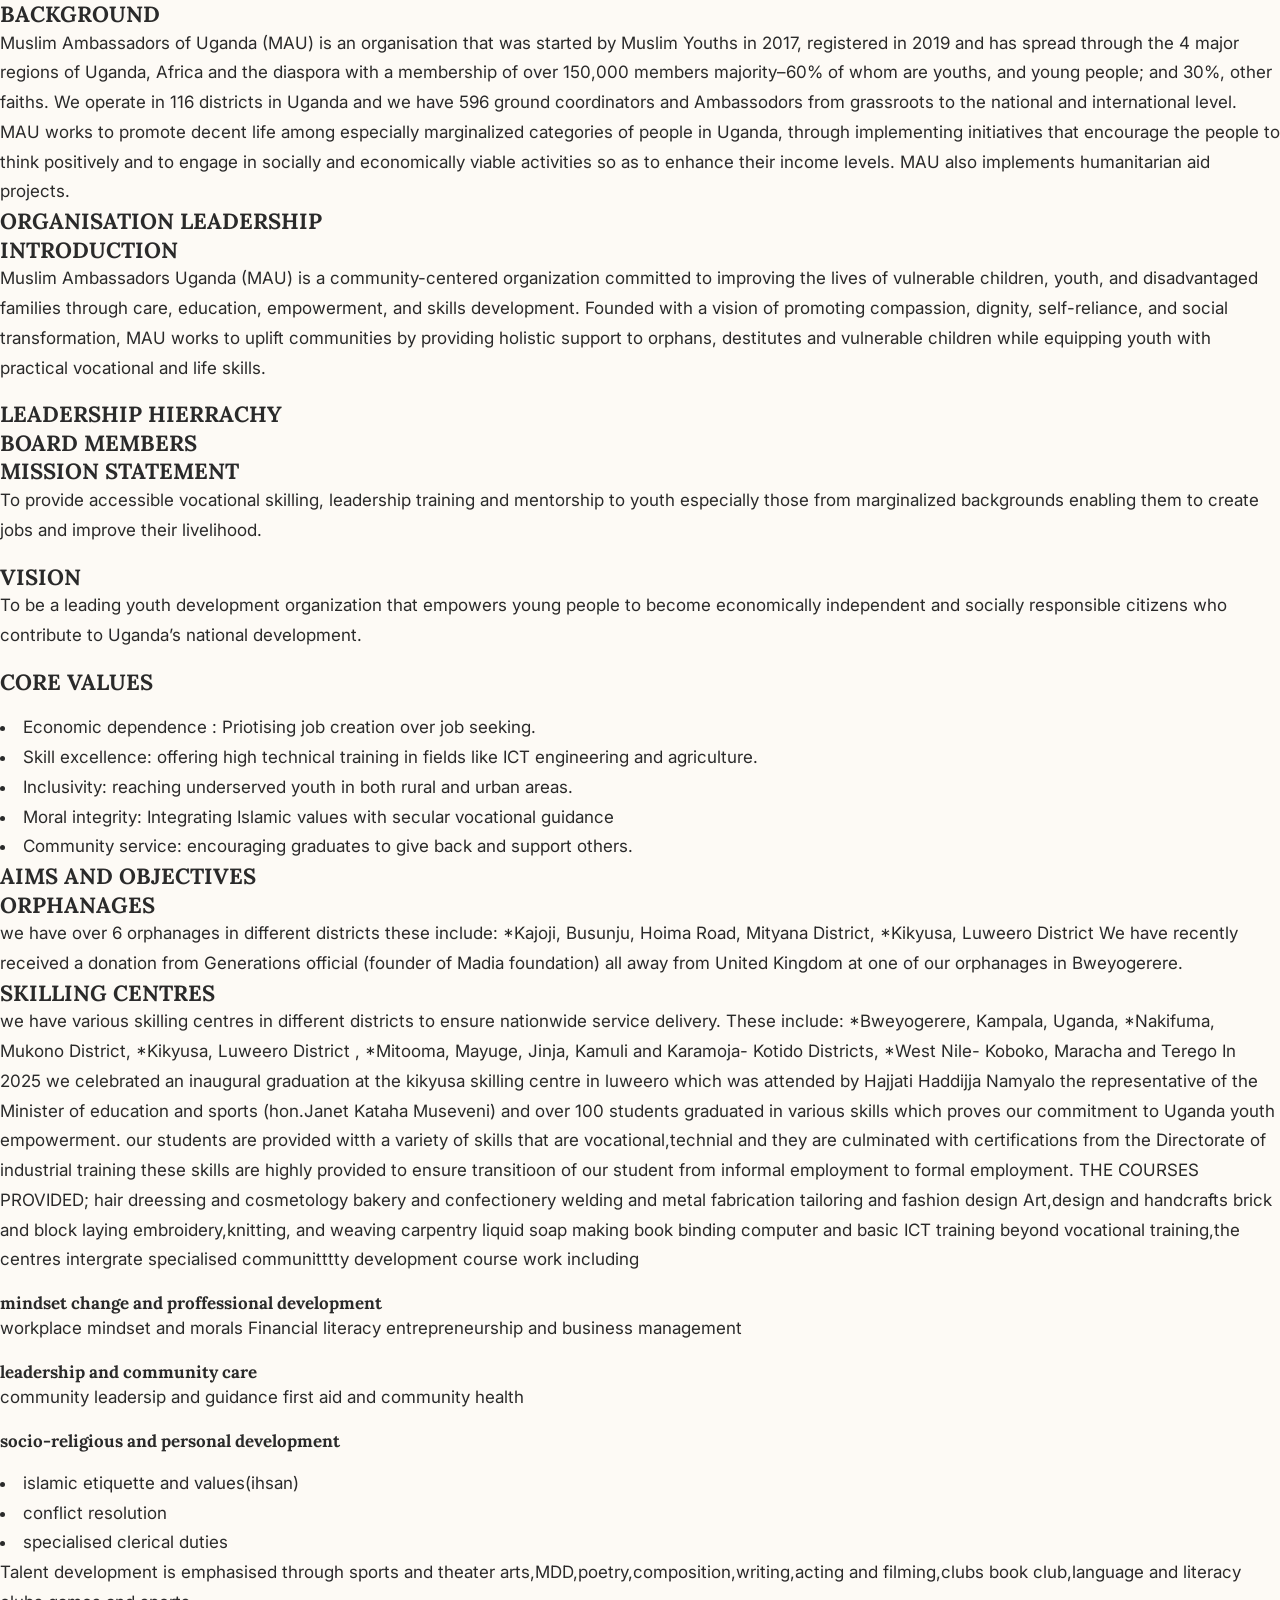
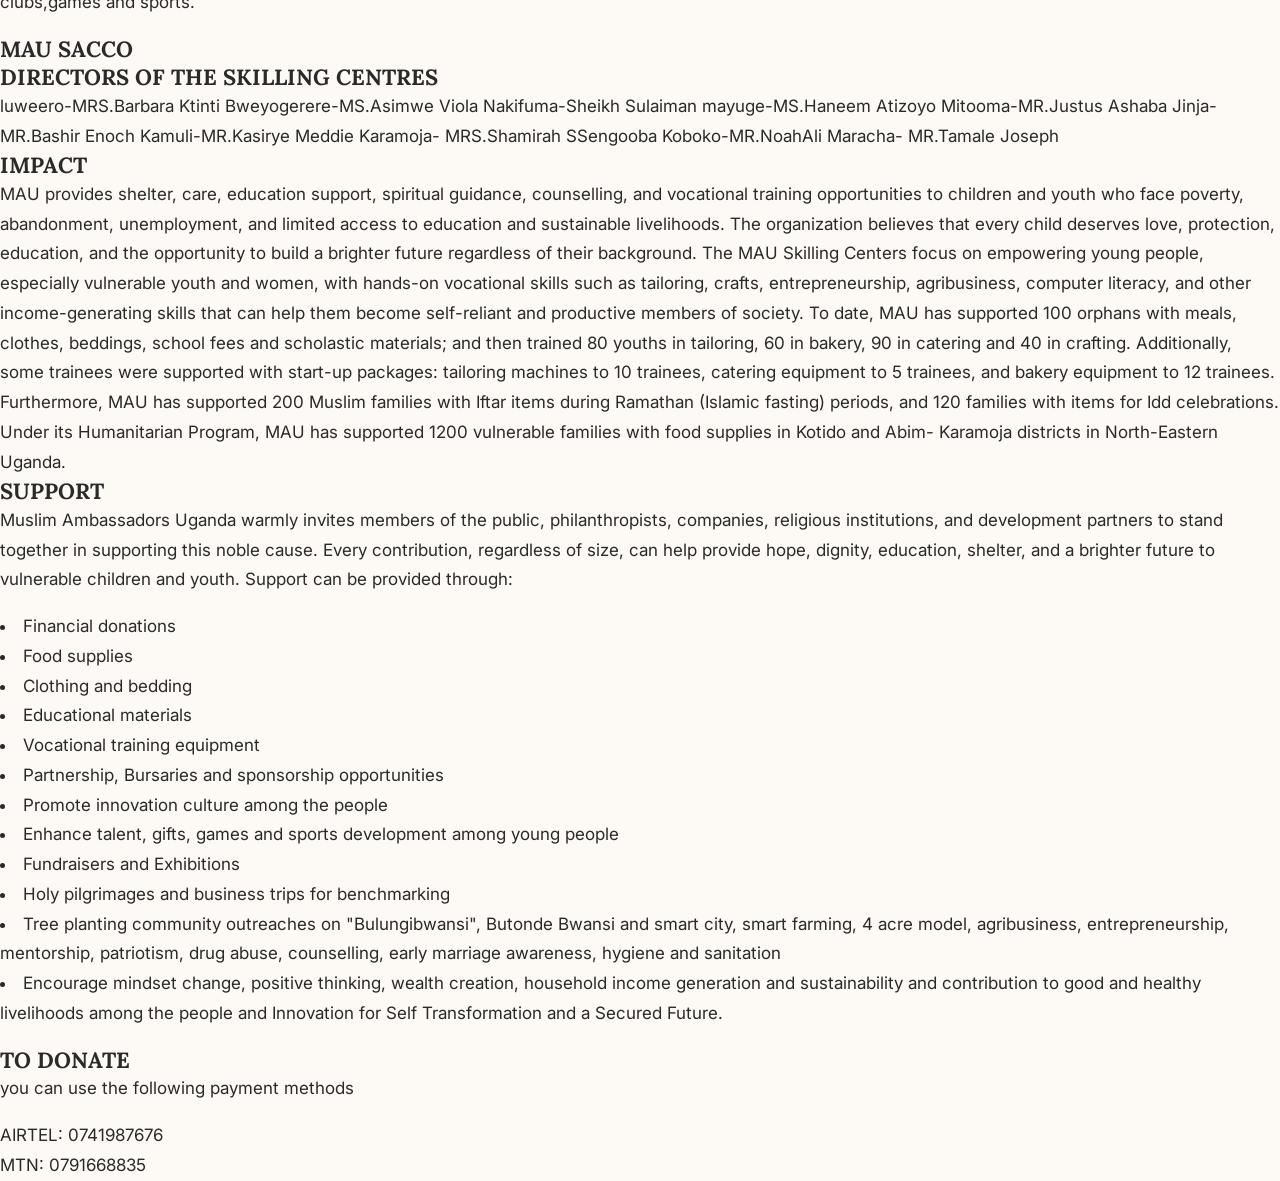
==== index.html @ 807a17e2 "added sections" ====
<!DOCTYPE html>
<html lang="en">
<head>
	<meta charset="UTF-8" />
	<meta name="viewport" content="width=device-width, initial-scale=1.0" />
	<title>Muslim Ambassadors Uganda</title>
	<link rel="preconnect" href="https://fonts.googleapis.com" />
	<link rel="preconnect" href="https://fonts.gstatic.com" crossorigin />
	<link href="https://fonts.googleapis.com/css2?family=Lora:wght@400;600;700&family=Inter:wght@400;500;600;700&display=swap" rel="stylesheet" />
	<link rel="icon" type="image/png" href="assets/mau-logo.png" />
	<link rel="stylesheet" href="style.css" />
	<!-- <script src="https://kit.fontawesome.com/b5e537861b.js" crossorigin="anonymous"></script> -->
</head>
 <body>
	<section>
		<h3>BACKGROUND</h3>
		<p>
			Muslim Ambassadors of Uganda (MAU) is an organisation that was started by Muslim Youths in 2017,
			registered in 2019 and has spread through the 4 major regions of Uganda, Africa and the diaspora
			with a membership of over 150,000 members majority–60% of whom are youths, and young people; and
			30%, other faiths. We operate in 116 districts in Uganda and we have 596 ground coordinators and
			Ambassodors from grassroots to the national and international level. MAU works to promote decent
			life among especially marginalized categories of people in Uganda, through implementing
			initiatives that encourage the people to think positively and to engage in socially and
			economically viable activities so as to enhance their income levels. MAU also implements
			humanitarian aid projects.
		</p>
	</section>
	<section>
		<h3>ORGANISATION LEADERSHIP</h3>
		<p>

		</p>
	</section>

	<section>
		<h3>INTRODUCTION</h3>
		<p>
			Muslim Ambassadors Uganda (MAU) is a community-centered organization committed to improving the
			lives
			of vulnerable children, youth, and disadvantaged families through care, education, empowerment,
			and skills development. Founded with a vision of promoting compassion, dignity, self-reliance,
			and social transformation, MAU works to uplift communities by providing holistic support to
			orphans, destitutes and vulnerable children while equipping youth with practical vocational and
			life skills.
		</p>
		<h3>LEADERSHIP HIERRACHY</h3>
		<h3>BOARD MEMBERS</h3>
		<h3>MISSION STATEMENT</h3>
		<p>
			To provide accessible vocational skilling, leadership training and mentorship to youth
			especially
			those from marginalized backgrounds enabling them to create jobs and improve their livelihood.
		</p>
		<h3>VISION</h3>
		<p>
			To be a leading youth development organization that empowers young people to become economically
			independent and socially responsible citizens who contribute to Uganda’s national development.
		</p>
		<h3>CORE VALUES</h3>
		<p>
			<li>Economic dependence : Priotising job creation over job seeking.</li>
			<li>Skill excellence: offering high technical training in fields like ICT engineering and
			agriculture.</li>
			<li>Inclusivity: reaching underserved youth in both rural and urban areas.</li>
			<li>Moral integrity: Integrating Islamic values with secular vocational guidance</li>
			<li>Community service: encouraging graduates to give back and support others.</li>
		</p>

	</section>
	<section>
		<h3>AIMS AND OBJECTIVES</h3>
		<p>

		</p>
	</section>
	<section>
		<h3>ORPHANAGES</h3>
		<p>
			we have over 6 orphanages in different districts these include:
			*Kajoji, Busunju, Hoima Road, Mityana District, *Kikyusa, Luweero District
			We have recently received a donation from Generations official (founder of Madia foundation)
			all away from United Kingdom at one of our orphanages in Bweyogerere.
		</p>
	</section>
	<section>
		<h3>SKILLING CENTRES</h3>
		<p>
			we have various skilling centres in different districts to ensure nationwide service delivery.
			These include:
			*Bweyogerere, Kampala, Uganda, *Nakifuma, Mukono District, *Kikyusa, Luweero District ,
			*Mitooma, Mayuge, Jinja, Kamuli and Karamoja- Kotido Districts, *West Nile- Koboko, Maracha and
			Terego
			In 2025 we celebrated an inaugural graduation at the kikyusa skilling centre in luweero which
			was attended by Hajjati Haddijja Namyalo the representative of the Minister of education and
			sports (hon.Janet Kataha Museveni) and over 100 students graduated in various skills which
			proves our commitment to Uganda youth empowerment.
			our students are provided witth a variety  of skills that are vocational,technial and they are culminated with certifications from the Directorate of industrial training
			these skills are highly provided to ensure transitioon of our student from informal employment to formal employment.
			THE COURSES PROVIDED;
			hair dreessing and cosmetology
			bakery and confectionery
			welding and metal fabrication
			tailoring and fashion design
			Art,design and handcrafts
			brick and block laying
			embroidery,knitting, and weaving
			carpentry
			liquid soap making
			book binding
			computer and basic ICT training
			beyond vocational training,the centres intergrate specialised communitttty development course work including
			<h4>mindset change and proffessional development</h4>
			<p>workplace mindset and morals
				Financial literacy
				entrepreneurship and business management
			</p>
			<h4>leadership and community care</h4>
			<p>community leadersip and guidance
				first aid and community health
			</p>
			<h4>socio-religious and personal development</h4>
			<p><li>islamic etiquette and values(ihsan)</li>
			<li>conflict resolution</li>
			<li>specialised clerical duties</li>
			Talent development is emphasised through sports and theater arts,MDD,poetry,composition,writing,acting and filming,clubs book club,language and literacy clubs,games and sports.
			</p>
		</p>
	</section>
	<section>
		<h3>MAU SACCO</h3>
	</section>
	<section>
		<h3>DIRECTORS OF THE SKILLING CENTRES</h3>
		<p>
			luweero-MRS.Barbara Ktinti
			Bweyogerere-MS.Asimwe Viola
			Nakifuma-Sheikh Sulaiman
			mayuge-MS.Haneem Atizoyo
			Mitooma-MR.Justus Ashaba
			Jinja-MR.Bashir Enoch
			Kamuli-MR.Kasirye Meddie
			Karamoja- MRS.Shamirah SSengooba
			Koboko-MR.NoahAli
			Maracha- MR.Tamale Joseph
		</p>
	</section>
	<section>
		<h3>IMPACT</h3>
		<p>
			MAU provides shelter, care, education support, spiritual guidance, counselling, and vocational
			training opportunities to children and youth who face poverty, abandonment, unemployment, and
			limited access to education and sustainable livelihoods. The organization believes that every
			child deserves love, protection, education, and the opportunity to build a brighter future
			regardless of their background.
			The MAU Skilling Centers focus on empowering young people, especially vulnerable youth and
			women, with hands-on vocational skills such as tailoring, crafts, entrepreneurship,
			agribusiness, computer literacy, and other income-generating skills that can help them become
			self-reliant and productive members of society.
			To date, MAU has supported 100 orphans with meals, clothes, beddings, school fees and scholastic
			materials; and then trained 80 youths in tailoring, 60 in bakery, 90 in catering and 40 in
			crafting. Additionally, some trainees were supported with start-up packages: tailoring machines
			to 10 trainees, catering equipment to 5 trainees, and bakery equipment to 12 trainees.
			Furthermore, MAU has supported 200 Muslim families with Iftar items during Ramathan (Islamic
			fasting) periods, and 120 families with items for Idd celebrations. Under its Humanitarian
			Program, MAU has supported 1200 vulnerable families with food supplies in Kotido and Abim-
			Karamoja districts in North-Eastern Uganda.
		</p>
	</section>
	<section>
		<h3>SUPPORT</h3>
		<p>
			Muslim Ambassadors Uganda warmly invites members of the public, philanthropists, companies,
			religious
			institutions, and development partners to stand together in supporting this noble cause. Every
			contribution, regardless of size, can help provide hope, dignity, education, shelter, and a
			brighter future to vulnerable children and youth.
			Support can be provided through:
			<li>Financial donations</li>
			<li>Food supplies</li>
			<li>Clothing and bedding</li>
			<li>Educational materials</li>
			<li>Vocational training equipment</li>
			<li>Partnership, Bursaries and sponsorship opportunities</li>
			<li>Promote innovation culture among the people</li>
			<li>Enhance talent, gifts, games and sports development among young people</li>
			<li>Fundraisers and Exhibitions</li>
			<li>Holy pilgrimages and business trips for benchmarking</li>
			<li>
				Tree planting community outreaches on "Bulungibwansi", Butonde Bwansi and smart city,
				smart
				farming, 4 acre model, agribusiness, entrepreneurship, mentorship, patriotism, drug
				abuse,
				counselling, early marriage awareness, hygiene and sanitation
			</li>
			<li>
				Encourage mindset change, positive thinking, wealth creation, household income
				generation
				and
				sustainability and contribution to good and healthy livelihoods among the people and
				Innovation
				for Self Transformation and a Secured Future.
			</li>
		</p>
		<h3>TO DONATE</h3>
		<p>
			you can use the following payment methods
		</p>
		<ul>
			<li>AIRTEL: 0741987676</li>
			<li>MTN: 0791668835</li>
		</ul>

</body>
</html>
---- style.css ----
/* ========== RESET & BASE ========== */
*, *::before, *::after {
	box-sizing: border-box;
	margin: 0;
	padding: 0;
}

html {
	scroll-behavior: smooth;
}

body {
	font-family: 'Inter', 'Source Sans 3', sans-serif;
	font-size: 17px;
	line-height: 1.75;
	color: #2A2A2A;
	background-color: #FDFAF5;
	-webkit-font-smoothing: antialiased;
}

img {
	max-width: 100%;
	height: auto;
	display: block;
}

ul {
	list-style: none;
}

a {
	color: inherit;
	text-decoration: none;
}

/* ========== TYPOGRAPHY ========== */
h1, h2, h3, h4 {
	font-family: 'Lora', Georgia, serif;
	font-weight: 700;
	line-height: 1.3;
	color: #2A2A2A;
}

h1 { font-size: 48px; }
h2 { font-size: 32px; }
h3 { font-size: 22px; }

p { margin-bottom: 1em; }
p:last-child { margin-bottom: 0; }

/* ========== CONTAINER ========== */
.container {
	width: 100%;
	max-width: 1120px;
	margin: 0 auto;
	padding: 0 24px;
}

/* ========== BUTTONS ========== */
.btn {
	display: inline-block;
	font-family: 'Inter', sans-serif;
	font-weight: 600;
	font-size: 17px;
	padding: 14px 36px;
	border-radius: 8px;
	transition: background 0.3s, transform 0.2s;
	cursor: pointer;
	border: none;
}

.btn-primary {
	background: #C47C2B;
	color: #fff;
}

.btn-primary:hover {
	background: #A8661F;
	transform: translateY(-2px);
}

/* ========== HEADER / NAV ========== */
.site-header {
	position: fixed;
	top: 0;
	left: 0;
	right: 0;
	z-index: 1000;
	background: rgba(255,255,255,0.97);
	backdrop-filter: blur(8px);
	box-shadow: 0 1px 4px rgba(0,0,0,0.06);
}

.header-inner {
	display: flex;
	align-items: center;
	justify-content: space-between;
	height: 64px;
	position: relative;
}

.logo {
	display: flex;
	align-items: center;
	gap: 10px;
	font-family: 'Lora', Georgia, serif;
	font-size: 18px;
	font-weight: 700;
	color: #2E5E3E;
	letter-spacing: 0.3px;
	white-space: nowrap;
}

.logo-img {
	width: 36px;
	height: 36px;
	border-radius: 50%;
	object-fit: cover;
}

/* --- Hamburger --- */
.nav-toggle {
	display: none;
}

.nav-toggle-label {
	display: none;
	flex-direction: column;
	gap: 5px;
	cursor: pointer;
	padding: 4px 0;
	z-index: 1001;
}

.nav-toggle-label span {
	display: block;
	width: 26px;
	height: 2.5px;
	background: #2A2A2A;
	border-radius: 2px;
	transition: 0.3s;
}

/* Hamburger -> X animation */
.nav-toggle:checked ~ .nav-toggle-label span:nth-child(1) {
	transform: rotate(45deg) translate(5px, 5px);
}

.nav-toggle:checked ~ .nav-toggle-label span:nth-child(2) {
	opacity: 0;
}

.nav-toggle:checked ~ .nav-toggle-label span:nth-child(3) {
	transform: rotate(-45deg) translate(5px, -5px);
}

.navbar {
	display: flex;
	gap: 24px;
}

.navbar a {
	font-size: 14px;
	font-weight: 500;
	color: #2A2A2A;
	transition: color 0.2s;
	position: relative;
}

.navbar a:hover {
	color: #C47C2B;
}

.navbar a.active {
	color: #C47C2B;
	font-weight: 600;
}

/* ========== HERO ========== */
.hero {
	position: relative;
	min-height: 100vh;
	background:
		url("data:image/svg+xml,%3Csvg xmlns='http://www.w3.org/2000/svg' width='120' height='120' viewBox='0 0 120 120'%3E%3Cpolygon points='60,6 72,44 110,56 72,68 60,106 48,68 10,56 48,44' fill='%23ffffff' opacity='0.08'/%3E%3Cpolygon points='60,18 66,46 88,56 66,66 60,94 54,66 32,56 54,46' fill='none' stroke='%23ffffff' stroke-width='0.6' opacity='0.05'/%3E%3C/svg%3E") center / 160px 160px,
		url('assets/charity 3.jpeg') center / cover no-repeat;
	background-color: #2E5E3E;
	display: flex;
	align-items: center;
}

.hero::before {
	content: '';
	position: absolute;
	inset: 0;
	background: linear-gradient(135deg, rgba(46,94,62,0.75) 0%, rgba(0,0,0,0.55) 100%);
	z-index: 0;
	pointer-events: none;
}

.hero-content {
	position: relative;
	z-index: 1;
	max-width: 720px;
	padding: 120px 0 80px;
}

.hero-content h1 {
	color: #fff;
	margin-bottom: 16px;
}

.hero-subtitle {
	font-size: 19px;
	color: rgba(255,255,255,0.9);
	margin-bottom: 32px;
	line-height: 1.6;
}

/* ========== SECTIONS ========== */
.section {
	padding: 80px 0;
	scroll-margin-top: 80px;
}

.section-alt {
	background: #F5EFE6;
}

.section-title {
	margin-bottom: 12px;
	text-align: center;
}

.section-lead {
	max-width: 740px;
	margin: 0 auto 48px;
	text-align: center;
	font-size: 17px;
	color: #555;
}

/* ========== CARDS ========== */
.card {
	background: #fff;
	border-radius: 12px;
	padding: 32px;
	box-shadow: 0 2px 12px rgba(0,0,0,0.06);
	transition: box-shadow 0.3s, transform 0.3s;
}

.card:hover {
	box-shadow: 0 4px 24px rgba(0,0,0,0.10);
	transform: translateY(-2px);
}

.card-icon {
	margin-bottom: 16px;
	display: flex;
	align-items: center;
	justify-content: center;
	width: 56px;
	height: 56px;
	border-radius: 50%;
	background: #F5EFE6;
}

/* ========== ABOUT CARD ========== */
.about-card {
	padding: 40px;
	max-width: 860px;
	margin: 0 auto;
}

.about-card p {
	font-size: 17px;
	color: #444;
}

/* ========== ABOUT IMAGES ========== */
.about-images {
	display: flex;
	gap: 16px;
	margin: 32px auto 0;
	max-width: 860px;
	justify-content: center;
}

.about-img {
	width: 0;
	flex: 1;
	height: 200px;
	object-fit: cover;
	border-radius: 10px;
	box-shadow: 0 4px 20px rgba(0,0,0,0.08);
	transition: flex 0.4s, filter 0.4s;
	filter: saturate(0.85);
	min-width: 0;
}

.about-img:hover {
	flex: 1.4;
	filter: saturate(1);
}

/* ========== GALLERY GRID ========== */
.impact-gallery {
	display: grid;
	grid-template-columns: repeat(3, 1fr);
	gap: 16px;
	margin-top: 40px;
	max-width: 860px;
	margin-left: auto;
	margin-right: auto;
}

.gallery-img {
	width: 100%;
	height: 220px;
	object-fit: cover;
	border-radius: 10px;
	box-shadow: 0 4px 20px rgba(0,0,0,0.08);
	transition: transform 0.4s, box-shadow 0.4s;
}

.gallery-img:hover {
	transform: scale(1.03);
	box-shadow: 0 6px 28px rgba(0,0,0,0.14);
}

/* ========== ENTERTAINMENT GALLERY ========== */
.entertainment-gallery {
	display: grid;
	grid-template-columns: repeat(4, 1fr);
	gap: 16px;
	margin-top: 40px;
	max-width: 860px;
	margin-left: auto;
	margin-right: auto;
}

.entertainment-gallery .gallery-img {
	height: 180px;
}

/* ========== TESTIMONIAL PHOTO ========== */
.testimonial-photo {
	width: 48px;
	height: 48px;
	border-radius: 50%;
	object-fit: cover;
	margin-bottom: 12px;
	box-shadow: 0 2px 8px rgba(0,0,0,0.1);
}

/* ========== STAT RIBBON ========== */
.stat-ribbon {
	display: flex;
	justify-content: center;
	flex-wrap: wrap;
	gap: 12px 32px;
	margin-top: 32px;
	padding: 20px 32px;
	background: #fff;
	border-radius: 12px;
	box-shadow: 0 2px 12px rgba(0,0,0,0.06);
	max-width: 780px;
	margin-left: auto;
	margin-right: auto;
	position: relative;
}

.stat-item {
	font-size: 15px;
	color: #666;
	display: flex;
	align-items: center;
	gap: 6px;
}

.stat-item .stat-number {
	font-family: 'Lora', Georgia, serif;
	font-size: 20px;
	font-weight: 700;
	color: #2E5E3E;
}

.stat-ribbon-note {
	width: 100%;
	text-align: center;
	font-size: 13px;
	color: #999;
	margin-top: 4px;
}

/* ========== CARDS GRID ========== */
.cards-grid {
	display: grid;
	gap: 24px;
}

.three-col {
	grid-template-columns: repeat(3, 1fr);
}

/* ========== PURPOSE / MISSION CARDS ========== */
.purpose-card {
	text-align: center;
	padding: 36px 28px;
}

.purpose-card .card-icon {
	margin: 0 auto 20px;
}

.purpose-card h3 {
	margin-bottom: 12px;
	font-size: 22px;
}

.purpose-card p {
	font-size: 15px;
	color: #555;
	line-height: 1.7;
}

.values-list {
	text-align: left;
	margin-top: 8px;
}

.values-list li {
	position: relative;
	padding-left: 20px;
	margin-bottom: 8px;
	font-size: 14px;
	color: #555;
	line-height: 1.6;
}

.values-list li::before {
	content: "\2022";
	position: absolute;
	left: 4px;
	color: #C47C2B;
	font-weight: 700;
}

/* ========== TWO COLUMN ========== */
.two-col {
	display: grid;
	grid-template-columns: 1fr 1fr;
	gap: 48px;
	align-items: center;
}

.col p {
	color: #444;
}

.two-col-reverse .col:first-child {
	order: 2;
}

.two-col-reverse .col:last-child {
	order: 1;
}

.img-rounded {
	border-radius: 12px;
	width: 100%;
	height: auto;
	object-fit: cover;
	box-shadow: 0 4px 20px rgba(0,0,0,0.08);
}

/* ========== HIGHLIGHT / CALLOUT BOXES ========== */
.highlight-box,
.callout-box {
	margin-top: 24px;
	padding: 20px 24px;
	border-radius: 12px;
	font-size: 16px;
	line-height: 1.7;
}

.highlight-box {
	background: #E8DED0;
	border-left: 4px solid #C47C2B;
	color: #3A3A3A;
}

.callout-box {
	background: #FDF8F0;
	border: 1px solid #E8DED0;
	border-left: 4px solid #C47C2B;
	color: #3A3A3A;
}

.callout-box strong,
.highlight-box strong {
	color: #2E5E3E;
}

/* ========== PILLS ========== */
.pills {
	display: flex;
	flex-wrap: wrap;
	gap: 8px;
	margin: 16px 0;
}

.pill {
	display: inline-block;
	padding: 6px 16px;
	font-size: 14px;
	font-weight: 500;
	color: #2E5E3E;
	background: #E8F0E8;
	border-radius: 100px;
	line-height: 1.4;
}

/* ========== STATS GRID ========== */
.stats-grid {
	display: grid;
	grid-template-columns: repeat(4, 1fr);
	gap: 16px;
	margin-bottom: 40px;
}

.stat-card {
	background: #fff;
	border-radius: 12px;
	padding: 28px 16px;
	text-align: center;
	box-shadow: 0 2px 12px rgba(0,0,0,0.06);
	transition: transform 0.3s, box-shadow 0.3s;
}

.stat-card:hover {
	transform: translateY(-3px);
	box-shadow: 0 6px 24px rgba(0,0,0,0.10);
}

.stat-card .stat-number {
	display: block;
	font-family: 'Lora', Georgia, serif;
	font-size: 32px;
	font-weight: 700;
	color: #C47C2B;
	margin-bottom: 4px;
}

.stat-card .stat-label {
	font-size: 14px;
	color: #666;
	font-weight: 500;
}

.impact-narrative {
	max-width: 860px;
	margin: 0 auto;
}

.impact-narrative p {
	margin-bottom: 1.2em;
	font-size: 16px;
	color: #444;
}

/* ========== SECTION DIVIDER ========== */
.section-divider {
	height: 32px;
	background:
		url("data:image/svg+xml,%3Csvg xmlns='http://www.w3.org/2000/svg' width='60' height='32' viewBox='0 0 60 32'%3E%3Cpath d='M0,16 L10,8 L20,16 L30,8 L40,16 L50,8 L60,16' fill='none' stroke='%23C47C2B' stroke-width='1' opacity='0.5'/%3E%3Cpath d='M0,20 L10,28 L20,20 L30,28 L40,20 L50,28 L60,20' fill='none' stroke='%23C47C2B' stroke-width='1' opacity='0.3'/%3E%3Ccircle cx='10' cy='8' r='2' fill='%23C47C2B' opacity='0.4'/%3E%3Ccircle cx='30' cy='8' r='2' fill='%23C47C2B' opacity='0.4'/%3E%3Ccircle cx='50' cy='8' r='2' fill='%23C47C2B' opacity='0.4'/%3E%3C/svg%3E")
		repeat-x center;
	background-size: 60px 32px;
	background-color: #F5EFE6;
}

/* ========== TESTIMONIALS ========== */
#testimonials {
	background: #FDFAF5;
	padding: 80px 0;
}

.testimonial-card {
	border-left: 4px solid #C47C2B;
	padding: 28px 24px;
	display: flex;
	flex-direction: column;
	justify-content: space-between;
}

.testimonial-text {
	font-family: 'Lora', Georgia, serif;
	font-style: italic;
	font-size: 17px;
	color: #444;
	line-height: 1.7;
	margin-bottom: 20px;
	flex-grow: 1;
}

.testimonial-attribution {
	margin-top: auto;
}

.testimonial-attribution strong {
	display: block;
	font-family: 'Inter', sans-serif;
	font-size: 15px;
	font-weight: 600;
	color: #2E5E3E;
}

.testimonial-role {
	display: block;
	font-size: 13px;
	color: #999;
	margin-top: 2px;
}

/* ========== SUPPORT CARDS ========== */
.support-card {
	padding: 28px 24px;
}

.support-card h3 {
	margin-bottom: 12px;
	font-size: 20px;
}

.support-card ul li {
	position: relative;
	padding: 4px 0 4px 20px;
	font-size: 15px;
	color: #555;
	line-height: 1.6;
}

.support-card ul li::before {
	content: "\2022";
	position: absolute;
	left: 2px;
	color: #C47C2B;
	font-weight: 700;
}

/* ========== DONATE SECTION ========== */
.donate-section {
	padding: 80px 0;
	background: #F0E8D8;
	text-align: center;
	scroll-margin-top: 80px;
}

.donate-cards {
	display: grid;
	grid-template-columns: 1fr 1fr;
	gap: 24px;
	max-width: 640px;
	margin: 32px auto 0;
}

.donate-card {
	background: #fff;
	border-radius: 12px;
	padding: 36px 24px;
	box-shadow: 0 2px 12px rgba(0,0,0,0.06);
	cursor: pointer;
	transition: transform 0.3s, box-shadow 0.3s, background 0.3s;
	border: 2px solid transparent;
}

.donate-card:hover {
	transform: translateY(-4px);
	box-shadow: 0 8px 28px rgba(0,0,0,0.12);
}

.donate-card.copied {
	border-color: #2E5E3E;
	background: #F0F7F0;
}

.donate-card-icon {
	margin-bottom: 12px;
}

.donate-card h3 {
	font-family: 'Inter', sans-serif;
	font-size: 18px;
	font-weight: 700;
	margin-bottom: 8px;
}

.donate-number {
	font-family: 'Lora', Georgia, serif;
	font-size: 26px;
	font-weight: 700;
	color: #2E5E3E;
	letter-spacing: 1px;
	margin-bottom: 8px;
}

.tap-hint {
	display: inline-block;
	font-size: 13px;
	font-weight: 500;
	position: relative;
}

.hint-default,
.hint-copied {
	display: inline-block;
	transition: opacity 0.3s, transform 0.3s;
}

.hint-copied {
	position: absolute;
	left: 50%;
	transform: translateX(-50%) translateY(4px);
	opacity: 0;
	color: #2E5E3E;
	pointer-events: none;
}

.donate-card.copied .hint-default {
	opacity: 0;
	transform: translateY(-4px);
}

.donate-card.copied .hint-copied {
	opacity: 1;
	transform: translateX(-50%) translateY(0);
}

.donate-cost-callout {
	max-width: 560px;
	margin: 24px auto 0;
	text-align: center;
}

.donate-account-name {
	font-size: 13px;
	color: #999;
	margin-top: 16px;
}

/* ========== FOOTER ========== */
.site-footer {
	background: #2E5E3E;
	color: rgba(255,255,255,0.9);
	padding: 48px 0;
	text-align: center;
}

.footer-crescent {
	display: block;
	margin: 0 auto 12px;
	line-height: 1;
}

.site-footer h3 {
	font-family: 'Lora', Georgia, serif;
	font-size: 20px;
	color: #fff;
	margin-bottom: 8px;
}

.site-footer p {
	font-size: 15px;
	margin-bottom: 4px;
	color: rgba(255,255,255,0.75);
}

.footer-note {
	margin-top: 12px;
	font-size: 14px;
	color: rgba(255,255,255,0.55);
}

/* ========== BREAKPOINT: 960px ========== */
@media (max-width: 960px) {
	.three-col {
		grid-template-columns: repeat(2, 1fr);
	}

	.stats-grid {
		grid-template-columns: repeat(3, 1fr);
	}

	.impact-gallery {
		grid-template-columns: repeat(2, 1fr);
	}

	.entertainment-gallery {
		grid-template-columns: repeat(2, 1fr);
	}

	.gallery-grid {
		grid-template-columns: repeat(3, 1fr);
	}

	.video-grid {
		grid-template-columns: repeat(2, 1fr);
	}
}

/* ========== BREAKPOINT: 600px ========== */
@media (max-width: 600px) {
	h1 { font-size: 32px; }
	h2 { font-size: 26px; }
	h3 { font-size: 19px; }

	.section,
	.donate-section,
	#testimonials {
		padding: 56px 0;
	}

	.section-lead {
		font-size: 16px;
		margin-bottom: 32px;
	}

	/* Hamburger visible in header */
	.nav-toggle-label {
		display: flex;
	}

	.navbar {
		display: none;
		position: absolute;
		top: 100%;
		left: 0;
		right: 0;
		background: #fff;
		flex-direction: column;
		gap: 0;
		padding: 8px 0;
		box-shadow: 0 4px 16px rgba(0,0,0,0.08);
		border-radius: 0 0 12px 12px;
	}

	.nav-toggle:checked ~ .navbar {
		display: flex;
	}

	.navbar a {
		padding: 12px 24px;
		font-size: 16px;
		border-bottom: 1px solid #f0f0f0;
	}

	.navbar a:last-child {
		border-bottom: none;
	}

	/* Hero */
	.hero-content {
		padding: 100px 0 60px;
	}

	.hero-subtitle {
		font-size: 17px;
	}

	/* Logo image smaller on mobile */
	.logo-img {
		width: 30px;
		height: 30px;
	}

	/* Cards grid single column */
	.three-col {
		grid-template-columns: 1fr;
	}

	.two-col {
		grid-template-columns: 1fr;
		gap: 32px;
	}

	/* Purpose cards */
	.purpose-card {
		padding: 28px 20px;
	}

	/* About card */
	.about-card {
		padding: 24px;
	}

	/* Stat ribbon */
	.stat-ribbon {
		gap: 8px 20px;
		padding: 16px 20px;
	}

	.stat-item {
		font-size: 13px;
	}

	.stat-item .stat-number {
		font-size: 17px;
	}

	/* Stats grid */
	.stats-grid {
		grid-template-columns: repeat(2, 1fr);
		gap: 12px;
	}

	.stat-card {
		padding: 20px 12px;
	}

	.stat-card .stat-number {
		font-size: 26px;
	}

	/* Support cards */
	.support-card {
		padding: 24px 20px;
	}

	.support-card ul li {
		font-size: 14px;
	}

	/* Testimonials */
	.testimonial-card {
		padding: 24px 20px;
	}

	.testimonial-text {
		font-size: 16px;
	}

	/* Donate cards */
	.donate-cards {
		grid-template-columns: 1fr;
	}

	.donate-card {
		padding: 28px 20px;
	}

	.donate-number {
		font-size: 22px;
	}

	/* About images */
	.about-images {
		gap: 8px;
	}

	.about-img {
		height: 120px;
	}

	.impact-gallery {
		grid-template-columns: repeat(2, 1fr);
		gap: 10px;
	}

	.gallery-img {
		height: 150px;
	}

	.entertainment-gallery {
		grid-template-columns: repeat(2, 1fr);
		gap: 10px;
	}

	.entertainment-gallery .gallery-img {
		height: 130px;
	}

	/* Gallery */
	.gallery-hero {
		padding: 100px 0 40px;
	}

	.gallery-hero-subtitle {
		font-size: 16px;
	}

	.gallery-grid {
		grid-template-columns: repeat(2, 1fr);
		gap: 10px;
	}

	.gallery-item img {
		height: 150px;
	}

	.video-grid {
		grid-template-columns: 1fr;
		gap: 16px;
	}

	/* Footer */
	.site-footer {
		padding: 36px 0;
	}

	.site-footer h3 {
		font-size: 18px;
	}
}

/* ========== BREAKPOINT: 360px (small phones) ========== */
@media (max-width: 360px) {
	.container {
		padding: 0 16px;
	}

	.logo-text {
		font-size: 15px;
	}

	.logo-img {
		width: 26px;
		height: 26px;
	}

	h1 { font-size: 26px; }
	h2 { font-size: 22px; }

	.hero-subtitle {
		font-size: 15px;
	}

	.btn {
		font-size: 15px;
		padding: 12px 28px;
	}

	.stat-ribbon {
		gap: 6px 12px;
		padding: 12px 16px;
	}

	.stat-item .stat-number {
		font-size: 15px;
	}

	.stat-card .stat-number {
		font-size: 22px;
	}

	.stat-card .stat-label {
		font-size: 12px;
	}

	.stat-card {
		padding: 16px 8px;
	}

	.impact-gallery {
		grid-template-columns: 1fr 1fr;
		gap: 8px;
	}

	.gallery-img {
		height: 110px;
	}

	.entertainment-gallery {
		grid-template-columns: 1fr 1fr;
		gap: 8px;
	}

	.about-img {
		height: 90px;
	}

	.pill {
		font-size: 12px;
		padding: 4px 12px;
	}

	.testimonial-card {
		padding: 20px 16px;
	}

	.gallery-item img {
		height: 120px;
	}
}

/* ========== GALLERY PAGE ========== */

/* Gallery header / hero */
.gallery-hero {
	background: #2E5E3E;
	padding: 120px 0 60px;
	text-align: center;
}

.gallery-hero-content h1 {
	color: #fff;
	margin-bottom: 12px;
}

.gallery-hero-subtitle {
	font-size: 18px;
	color: rgba(255,255,255,0.85);
	max-width: 600px;
	margin: 0 auto;
	line-height: 1.6;
}

/* Gallery grid — masonry-like */
.gallery-grid {
	display: grid;
	grid-template-columns: repeat(4, 1fr);
	gap: 16px;
}

.gallery-item {
	border-radius: 10px;
	overflow: hidden;
	box-shadow: 0 2px 12px rgba(0,0,0,0.08);
	transition: transform 0.4s, box-shadow 0.4s;
}

.gallery-item:hover {
	transform: scale(1.03);
	box-shadow: 0 6px 28px rgba(0,0,0,0.14);
}

.gallery-item img {
	width: 100%;
	height: 220px;
	object-fit: cover;
	display: block;
}

/* Video grid */
.video-grid {
	display: grid;
	grid-template-columns: repeat(3, 1fr);
	gap: 24px;
	margin-top: 32px;
}

.video-item {
	border-radius: 10px;
	overflow: hidden;
	box-shadow: 0 2px 12px rgba(0,0,0,0.08);
	background: #fff;
	transition: transform 0.3s, box-shadow 0.3s;
}

.video-item:hover {
	transform: translateY(-3px);
	box-shadow: 0 6px 24px rgba(0,0,0,0.12);
}

.video-item video {
	width: 100%;
	display: block;
	aspect-ratio: 16 / 9;
	object-fit: cover;
	background: #000;
}

.video-caption {
	padding: 12px 16px;
	font-size: 14px;
	color: #555;
	font-weight: 500;
	margin: 0;
}

/* ========== LIGHTBOX ========== */
.lightbox {
	display: none;
	position: fixed;
	inset: 0;
	z-index: 9999;
	background: rgba(0,0,0,0.9);
	justify-content: center;
	align-items: center;
	padding: 40px;
	cursor: zoom-out;
}

.lightbox.open {
	display: flex;
}

.lightbox-image {
	max-width: 100%;
	max-height: 100%;
	object-fit: contain;
	border-radius: 4px;
	box-shadow: 0 8px 40px rgba(0,0,0,0.5);
	cursor: default;
}

.lightbox-close {
	position: absolute;
	top: 16px;
	right: 20px;
	background: none;
	border: none;
	font-size: 40px;
	color: #fff;
	cursor: pointer;
	opacity: 0.7;
	transition: opacity 0.2s;
	line-height: 1;
	padding: 4px 8px;
	z-index: 1;
}

.lightbox-close:hover {
	opacity: 1;
}

/* ========== RESPONSIVE HERO (TALL SCREENS) ========== */
@media (min-height: 900px) {
	.hero {
		min-height: 80vh;
	}
}
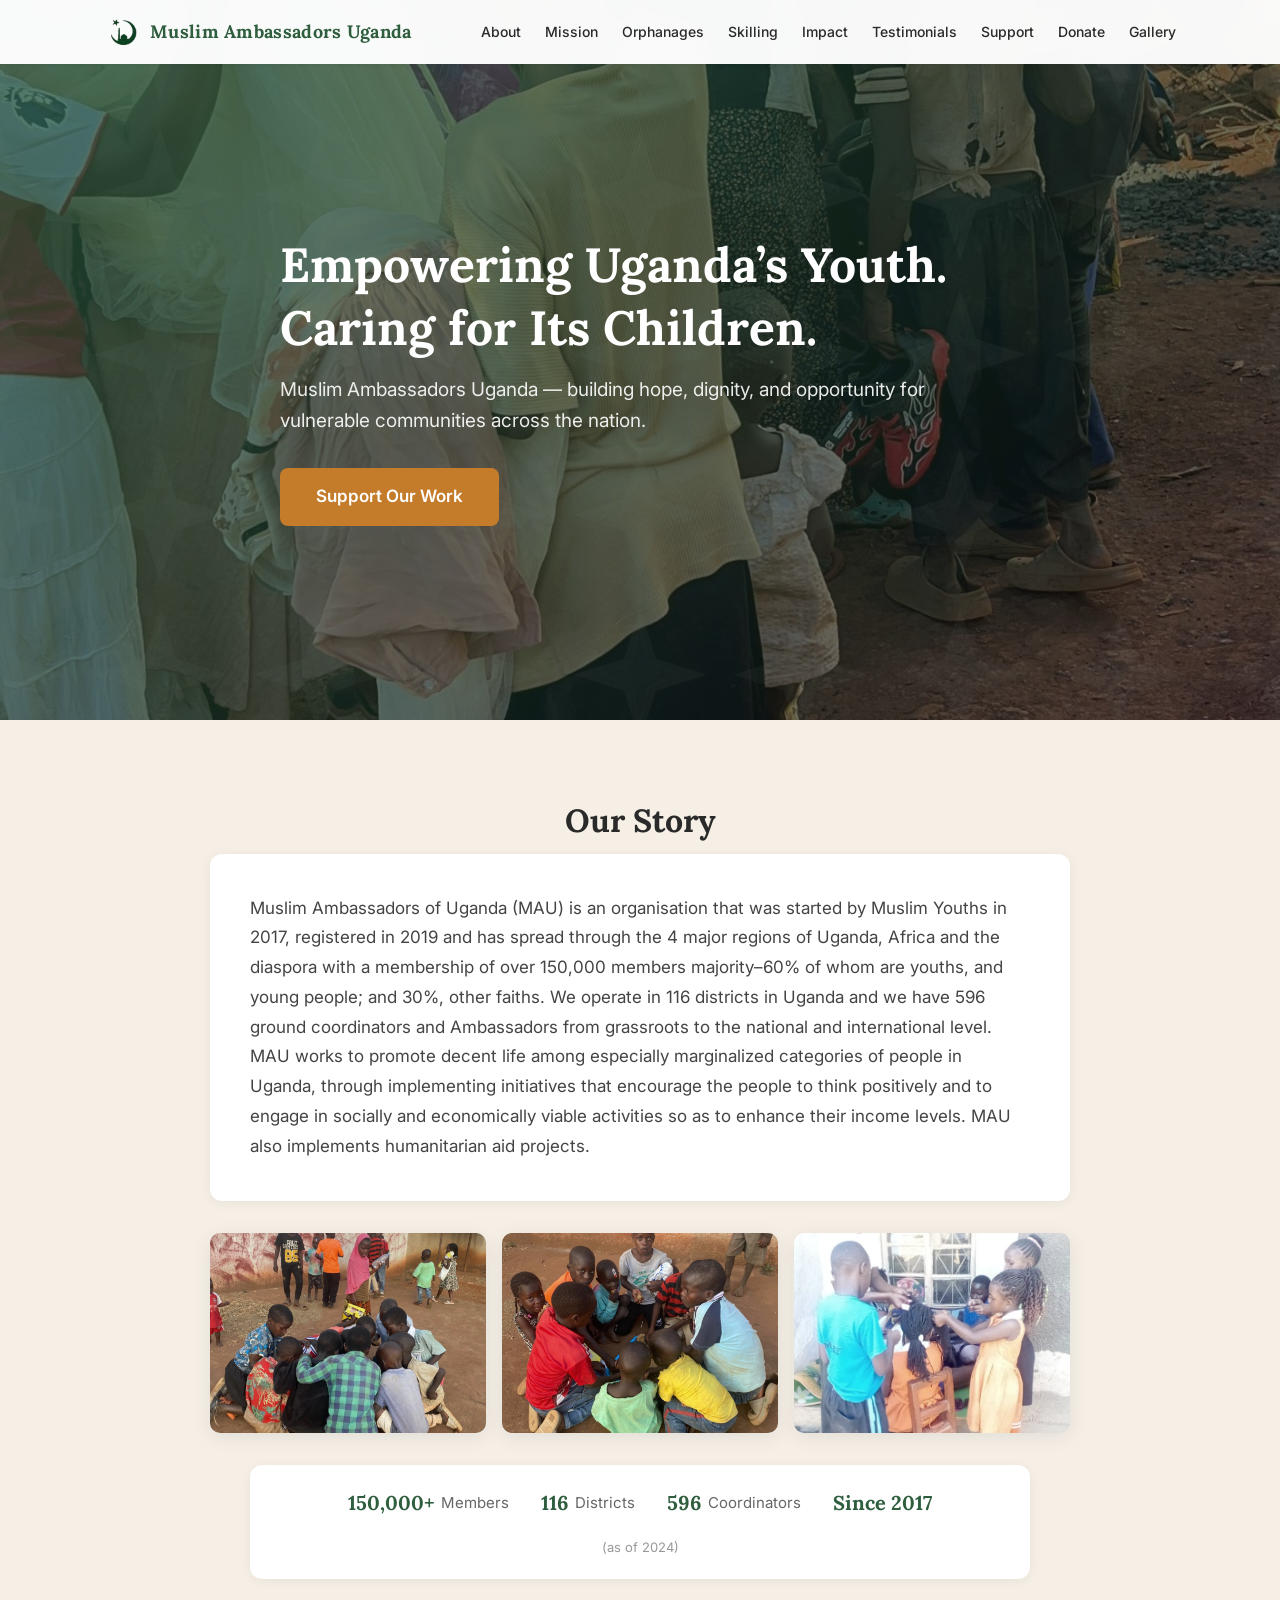
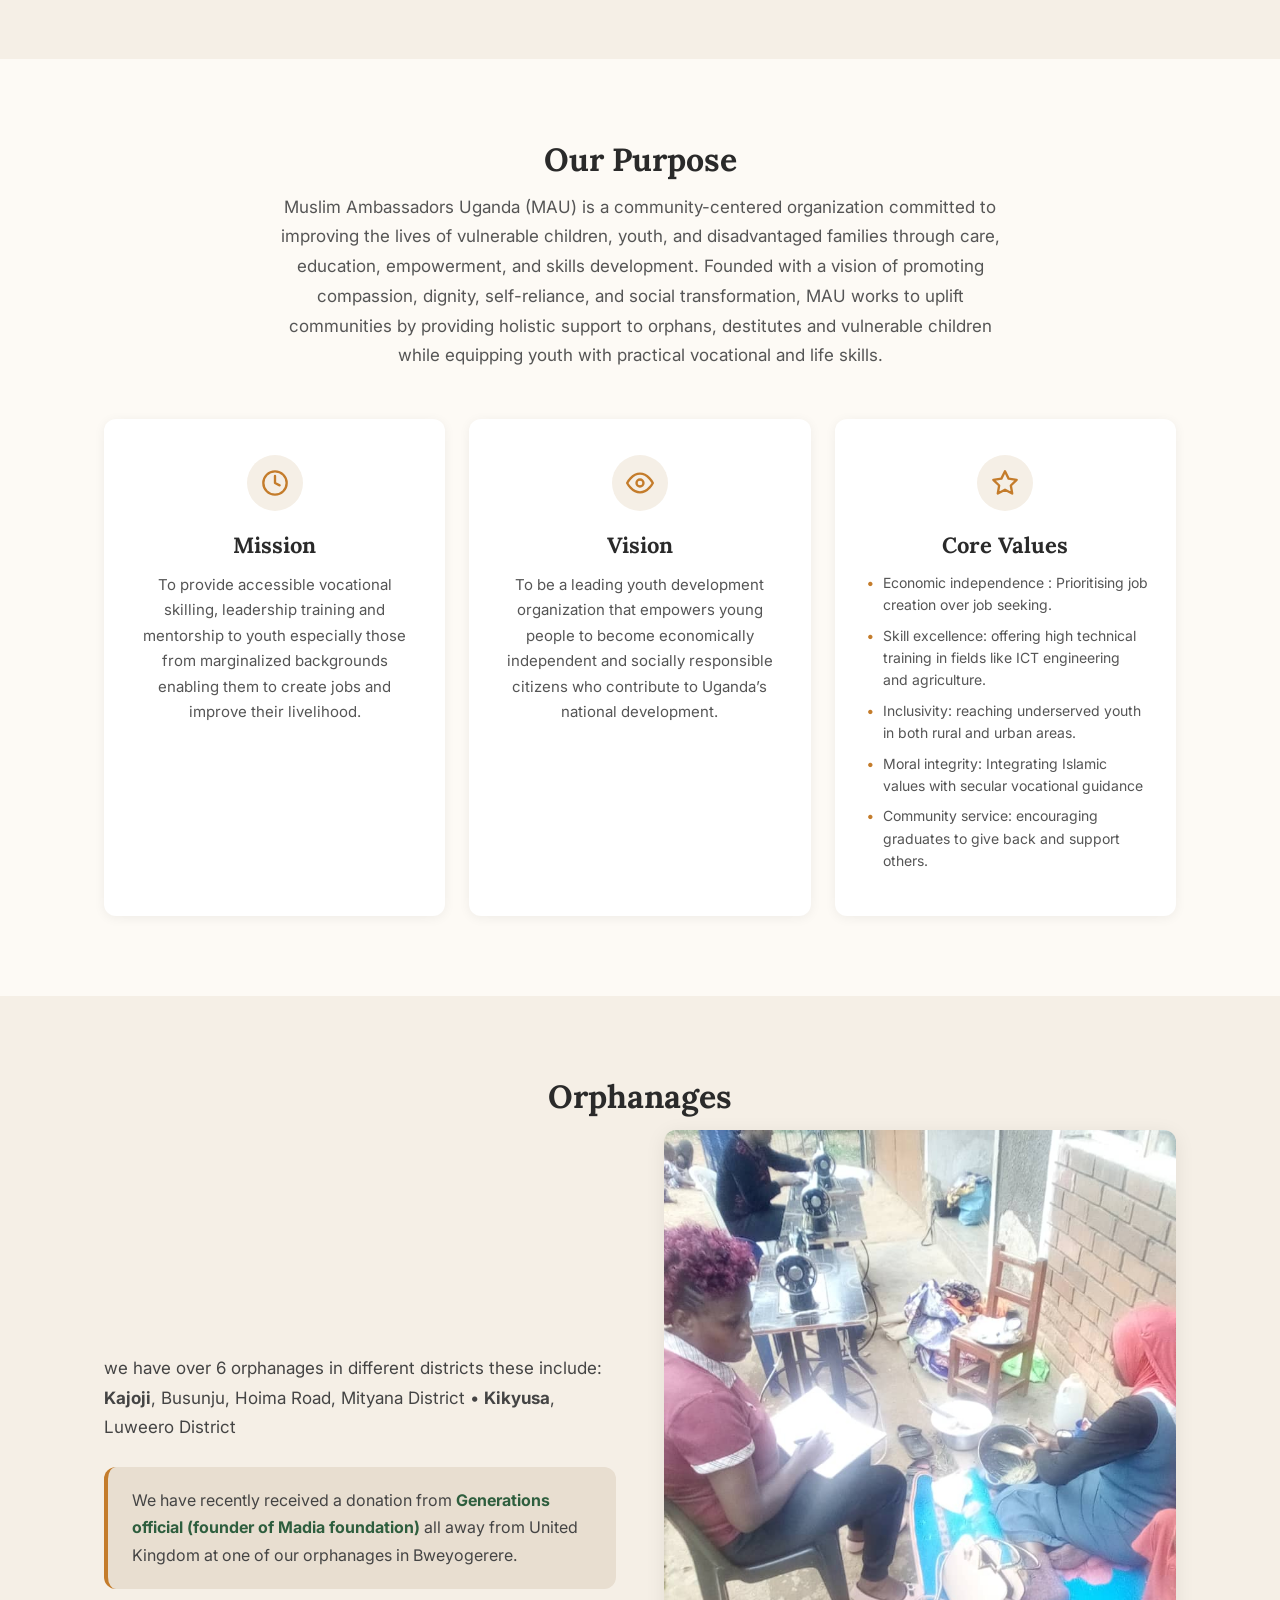
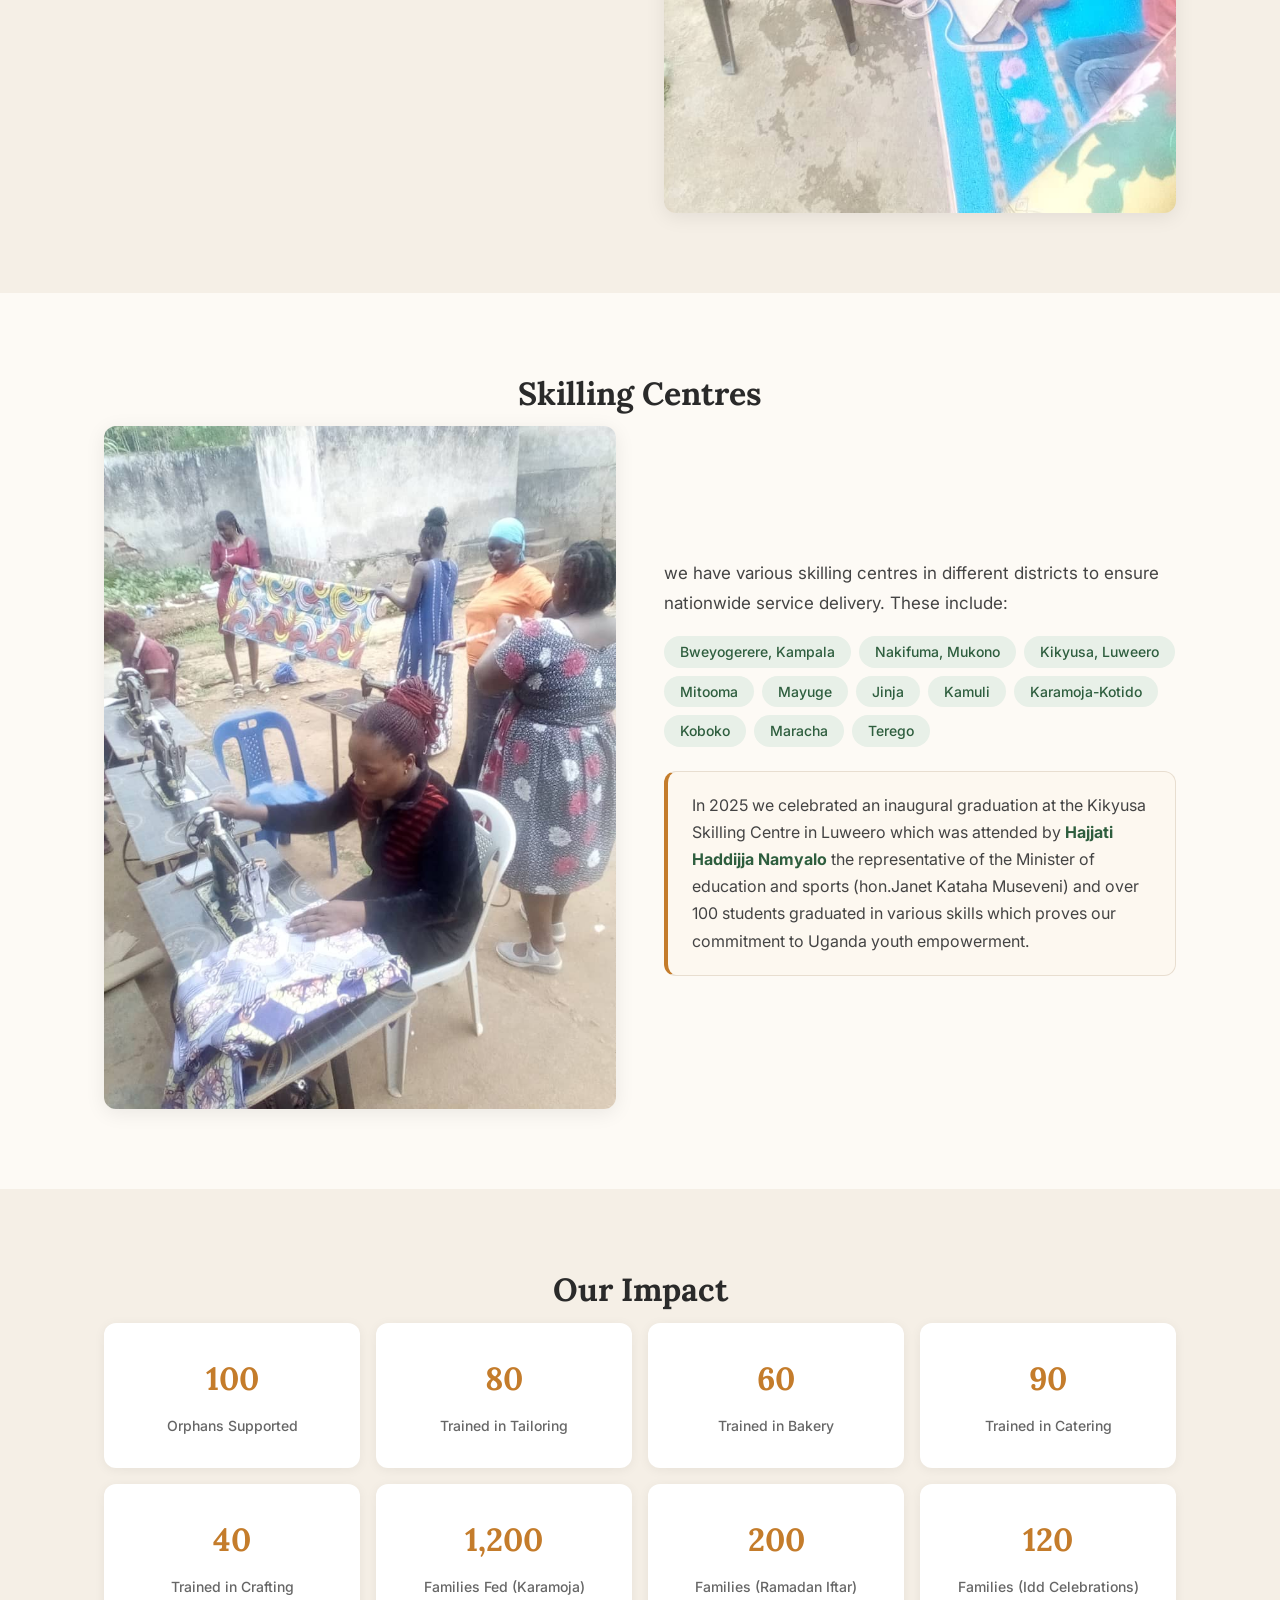
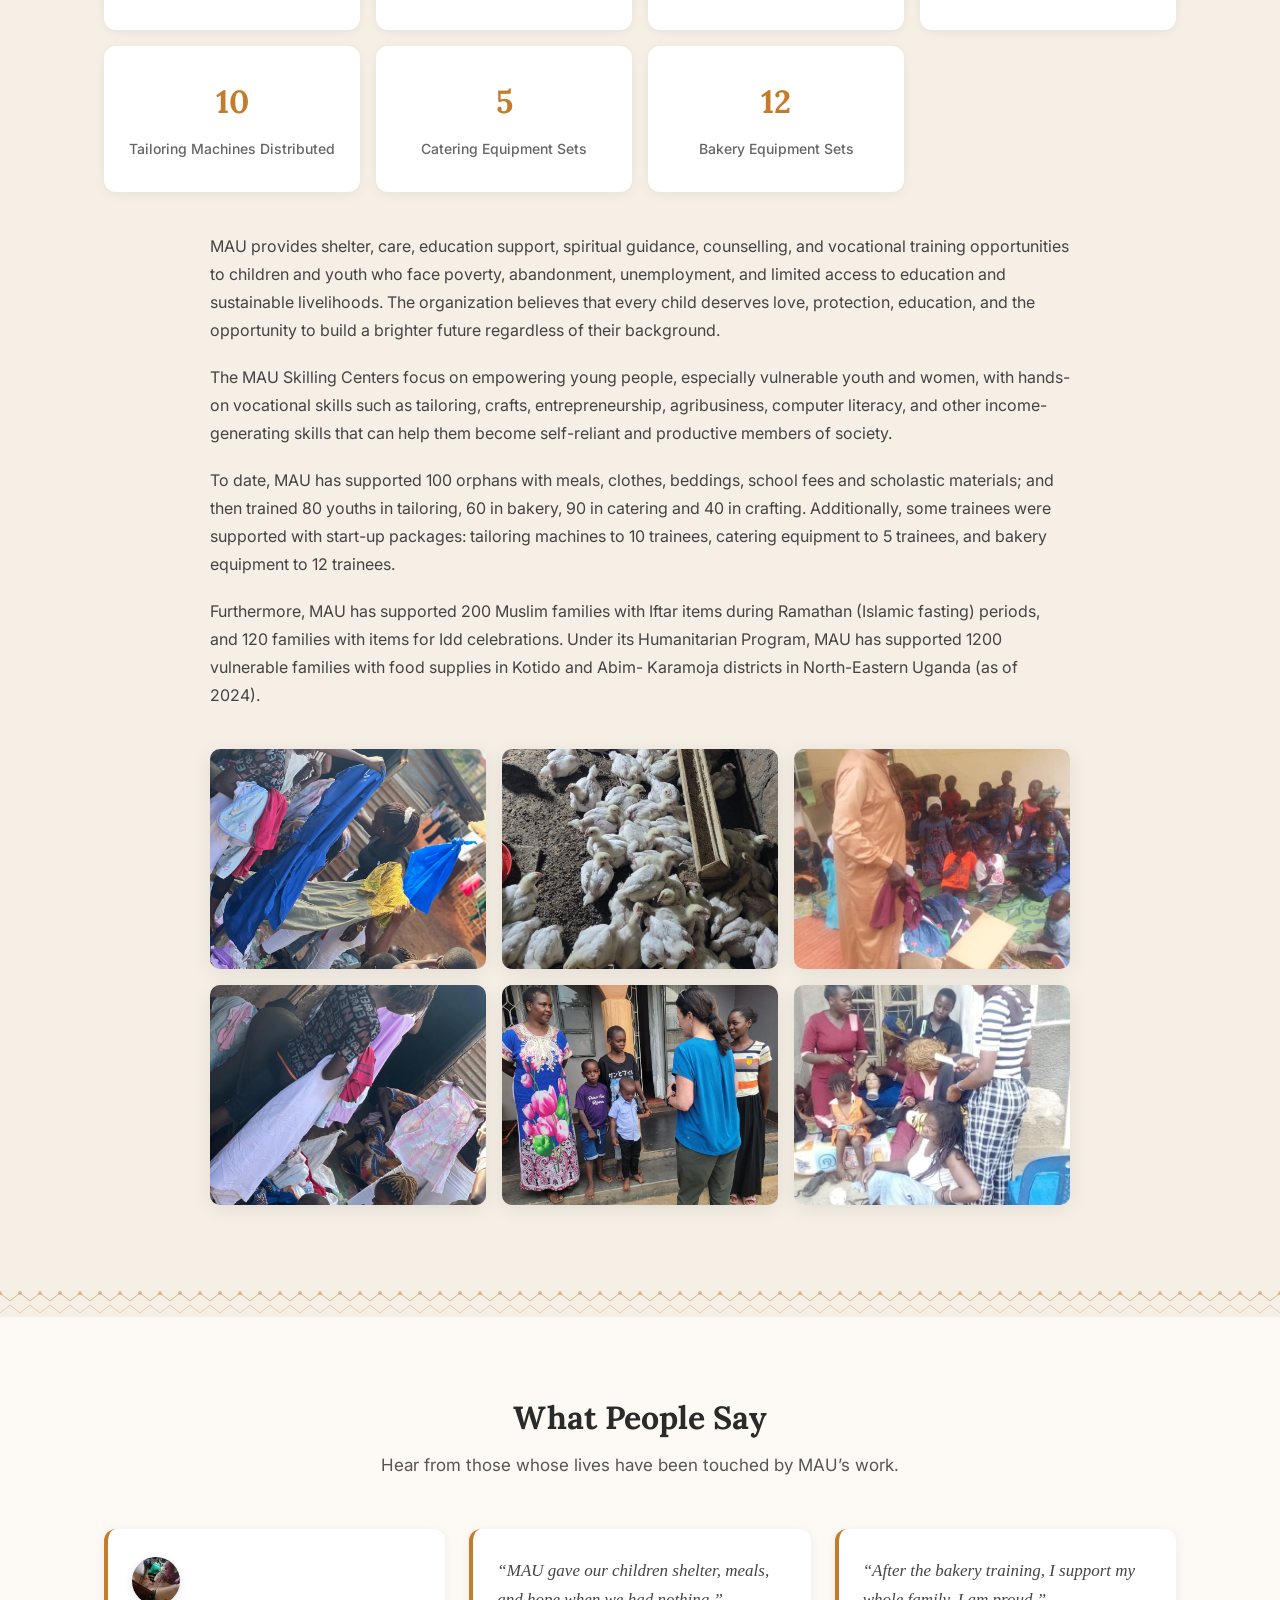
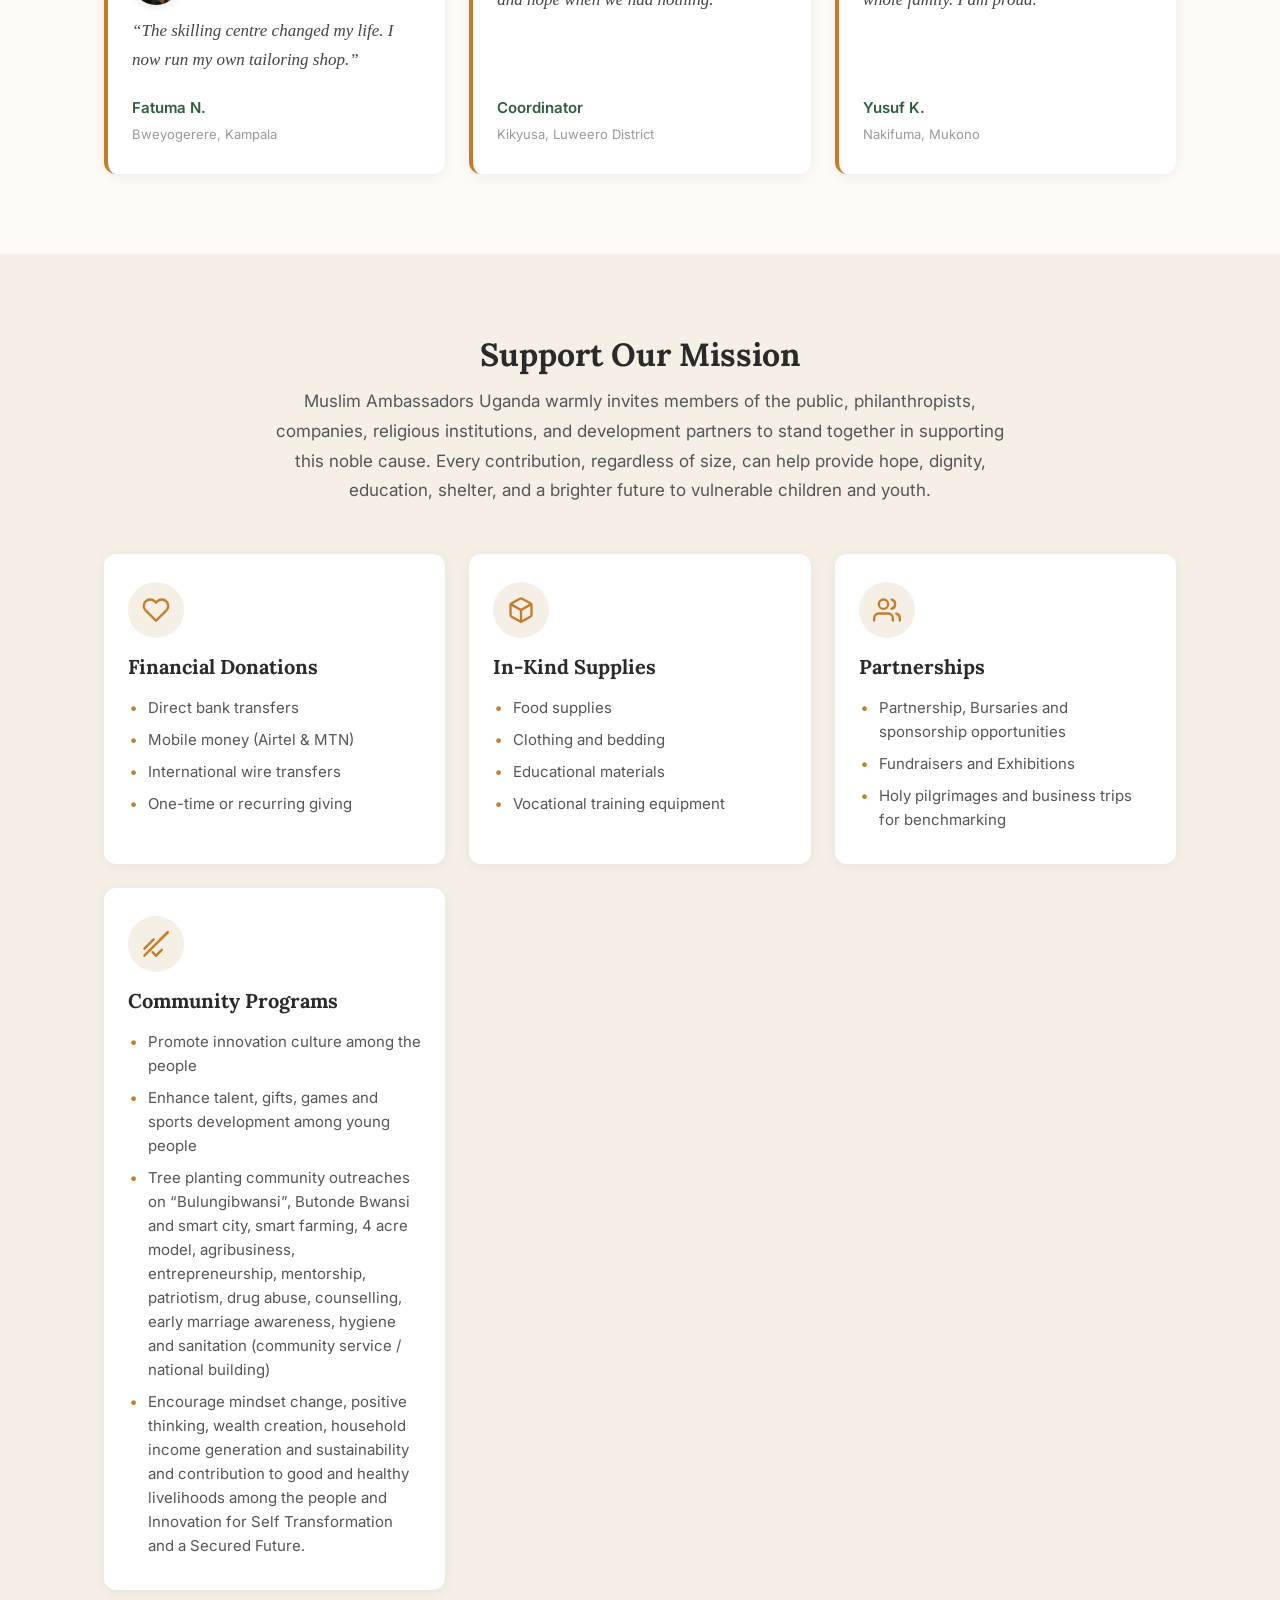
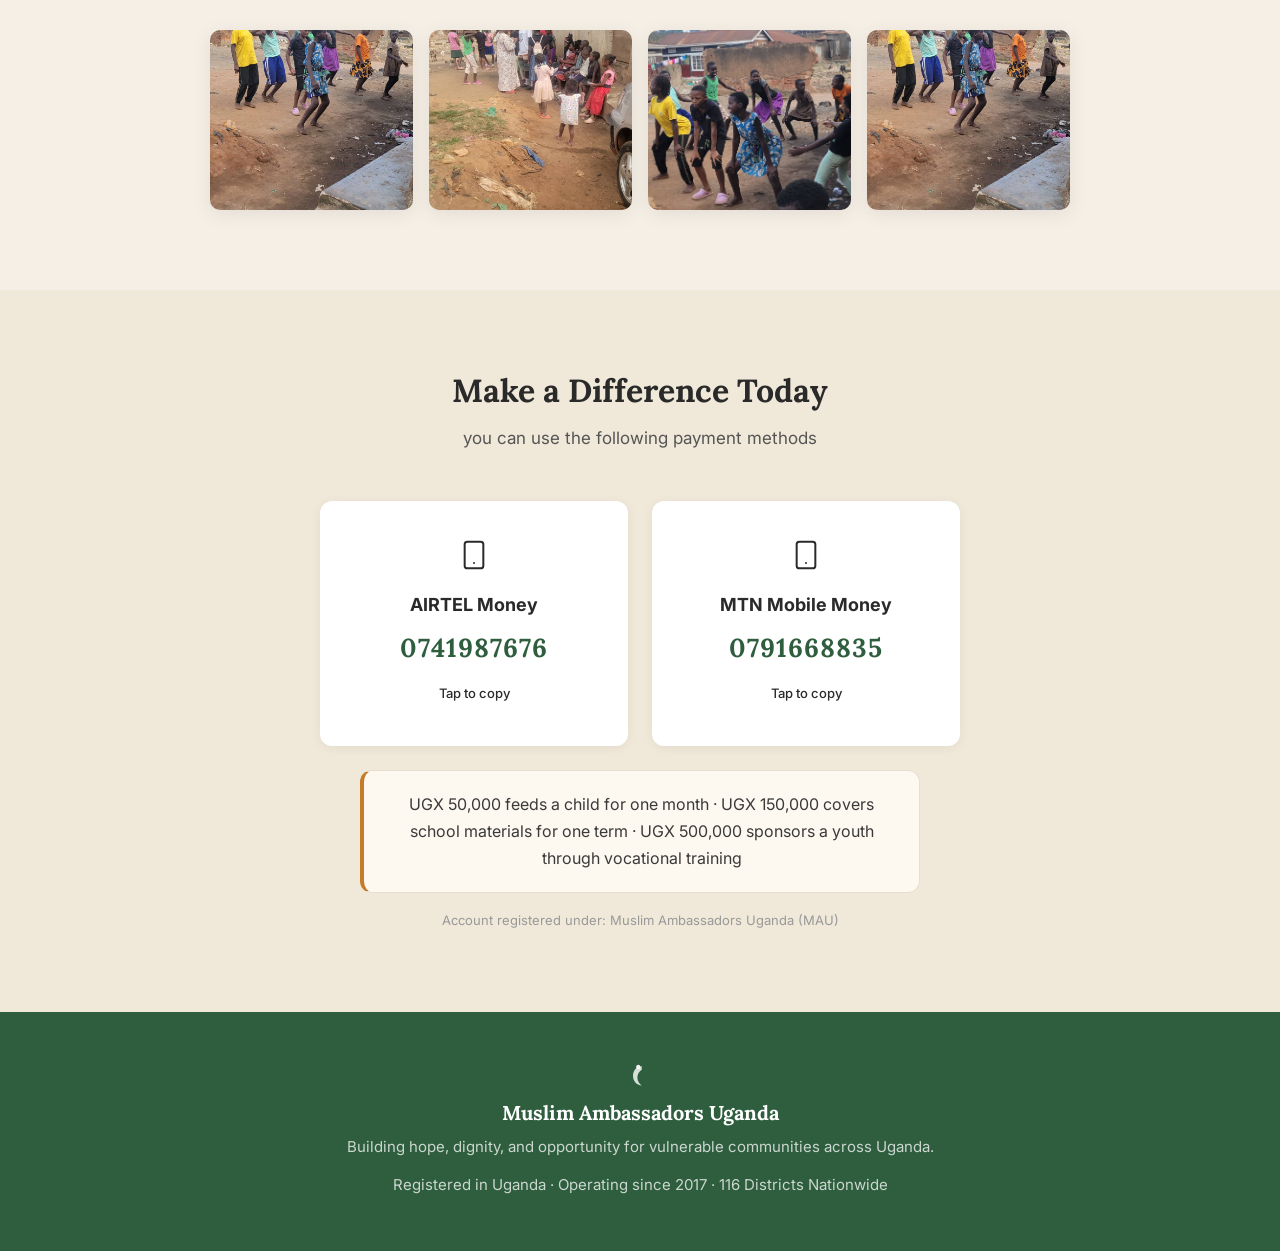
==== commit 4b31cfb8: "revert index.html to working version (undo broken commit 807a17e)" ====
--- a/index.html
+++ b/index.html
@@ -11,205 +11,448 @@
 	<link rel="stylesheet" href="style.css" />
 	<!-- <script src="https://kit.fontawesome.com/b5e537861b.js" crossorigin="anonymous"></script> -->
 </head>
- <body>
-	<section>
-		<h3>BACKGROUND</h3>
-		<p>
-			Muslim Ambassadors of Uganda (MAU) is an organisation that was started by Muslim Youths in 2017,
-			registered in 2019 and has spread through the 4 major regions of Uganda, Africa and the diaspora
-			with a membership of over 150,000 members majority–60% of whom are youths, and young people; and
-			30%, other faiths. We operate in 116 districts in Uganda and we have 596 ground coordinators and
-			Ambassodors from grassroots to the national and international level. MAU works to promote decent
-			life among especially marginalized categories of people in Uganda, through implementing
-			initiatives that encourage the people to think positively and to engage in socially and
-			economically viable activities so as to enhance their income levels. MAU also implements
-			humanitarian aid projects.
-		</p>
-	</section>
-	<section>
-		<h3>ORGANISATION LEADERSHIP</h3>
-		<p>
-
-		</p>
-	</section>
-
-	<section>
-		<h3>INTRODUCTION</h3>
-		<p>
-			Muslim Ambassadors Uganda (MAU) is a community-centered organization committed to improving the
-			lives
-			of vulnerable children, youth, and disadvantaged families through care, education, empowerment,
-			and skills development. Founded with a vision of promoting compassion, dignity, self-reliance,
-			and social transformation, MAU works to uplift communities by providing holistic support to
-			orphans, destitutes and vulnerable children while equipping youth with practical vocational and
-			life skills.
-		</p>
-		<h3>LEADERSHIP HIERRACHY</h3>
-		<h3>BOARD MEMBERS</h3>
-		<h3>MISSION STATEMENT</h3>
-		<p>
-			To provide accessible vocational skilling, leadership training and mentorship to youth
-			especially
-			those from marginalized backgrounds enabling them to create jobs and improve their livelihood.
-		</p>
-		<h3>VISION</h3>
-		<p>
-			To be a leading youth development organization that empowers young people to become economically
-			independent and socially responsible citizens who contribute to Uganda’s national development.
-		</p>
-		<h3>CORE VALUES</h3>
-		<p>
-			<li>Economic dependence : Priotising job creation over job seeking.</li>
-			<li>Skill excellence: offering high technical training in fields like ICT engineering and
-			agriculture.</li>
-			<li>Inclusivity: reaching underserved youth in both rural and urban areas.</li>
-			<li>Moral integrity: Integrating Islamic values with secular vocational guidance</li>
-			<li>Community service: encouraging graduates to give back and support others.</li>
-		</p>
-
-	</section>
-	<section>
-		<h3>AIMS AND OBJECTIVES</h3>
-		<p>
-
-		</p>
-	</section>
-	<section>
-		<h3>ORPHANAGES</h3>
-		<p>
-			we have over 6 orphanages in different districts these include:
-			*Kajoji, Busunju, Hoima Road, Mityana District, *Kikyusa, Luweero District
-			We have recently received a donation from Generations official (founder of Madia foundation)
-			all away from United Kingdom at one of our orphanages in Bweyogerere.
-		</p>
-	</section>
-	<section>
-		<h3>SKILLING CENTRES</h3>
-		<p>
-			we have various skilling centres in different districts to ensure nationwide service delivery.
-			These include:
-			*Bweyogerere, Kampala, Uganda, *Nakifuma, Mukono District, *Kikyusa, Luweero District ,
-			*Mitooma, Mayuge, Jinja, Kamuli and Karamoja- Kotido Districts, *West Nile- Koboko, Maracha and
-			Terego
-			In 2025 we celebrated an inaugural graduation at the kikyusa skilling centre in luweero which
-			was attended by Hajjati Haddijja Namyalo the representative of the Minister of education and
-			sports (hon.Janet Kataha Museveni) and over 100 students graduated in various skills which
-			proves our commitment to Uganda youth empowerment.
-			our students are provided witth a variety  of skills that are vocational,technial and they are culminated with certifications from the Directorate of industrial training
-			these skills are highly provided to ensure transitioon of our student from informal employment to formal employment.
-			THE COURSES PROVIDED;
-			hair dreessing and cosmetology
-			bakery and confectionery
-			welding and metal fabrication
-			tailoring and fashion design
-			Art,design and handcrafts
-			brick and block laying
-			embroidery,knitting, and weaving
-			carpentry
-			liquid soap making
-			book binding
-			computer and basic ICT training
-			beyond vocational training,the centres intergrate specialised communitttty development course work including
-			<h4>mindset change and proffessional development</h4>
-			<p>workplace mindset and morals
-				Financial literacy
-				entrepreneurship and business management
-			</p>
-			<h4>leadership and community care</h4>
-			<p>community leadersip and guidance
-				first aid and community health
-			</p>
-			<h4>socio-religious and personal development</h4>
-			<p><li>islamic etiquette and values(ihsan)</li>
-			<li>conflict resolution</li>
-			<li>specialised clerical duties</li>
-			Talent development is emphasised through sports and theater arts,MDD,poetry,composition,writing,acting and filming,clubs book club,language and literacy clubs,games and sports.
-			</p>
-		</p>
-	</section>
-	<section>
-		<h3>MAU SACCO</h3>
-	</section>
-	<section>
-		<h3>DIRECTORS OF THE SKILLING CENTRES</h3>
-		<p>
-			luweero-MRS.Barbara Ktinti
-			Bweyogerere-MS.Asimwe Viola
-			Nakifuma-Sheikh Sulaiman
-			mayuge-MS.Haneem Atizoyo
-			Mitooma-MR.Justus Ashaba
-			Jinja-MR.Bashir Enoch
-			Kamuli-MR.Kasirye Meddie
-			Karamoja- MRS.Shamirah SSengooba
-			Koboko-MR.NoahAli
-			Maracha- MR.Tamale Joseph
-		</p>
-	</section>
-	<section>
-		<h3>IMPACT</h3>
-		<p>
-			MAU provides shelter, care, education support, spiritual guidance, counselling, and vocational
-			training opportunities to children and youth who face poverty, abandonment, unemployment, and
-			limited access to education and sustainable livelihoods. The organization believes that every
-			child deserves love, protection, education, and the opportunity to build a brighter future
-			regardless of their background.
-			The MAU Skilling Centers focus on empowering young people, especially vulnerable youth and
-			women, with hands-on vocational skills such as tailoring, crafts, entrepreneurship,
-			agribusiness, computer literacy, and other income-generating skills that can help them become
-			self-reliant and productive members of society.
-			To date, MAU has supported 100 orphans with meals, clothes, beddings, school fees and scholastic
-			materials; and then trained 80 youths in tailoring, 60 in bakery, 90 in catering and 40 in
-			crafting. Additionally, some trainees were supported with start-up packages: tailoring machines
-			to 10 trainees, catering equipment to 5 trainees, and bakery equipment to 12 trainees.
-			Furthermore, MAU has supported 200 Muslim families with Iftar items during Ramathan (Islamic
-			fasting) periods, and 120 families with items for Idd celebrations. Under its Humanitarian
-			Program, MAU has supported 1200 vulnerable families with food supplies in Kotido and Abim-
-			Karamoja districts in North-Eastern Uganda.
-		</p>
-	</section>
-	<section>
-		<h3>SUPPORT</h3>
-		<p>
-			Muslim Ambassadors Uganda warmly invites members of the public, philanthropists, companies,
-			religious
-			institutions, and development partners to stand together in supporting this noble cause. Every
-			contribution, regardless of size, can help provide hope, dignity, education, shelter, and a
-			brighter future to vulnerable children and youth.
-			Support can be provided through:
-			<li>Financial donations</li>
-			<li>Food supplies</li>
-			<li>Clothing and bedding</li>
-			<li>Educational materials</li>
-			<li>Vocational training equipment</li>
-			<li>Partnership, Bursaries and sponsorship opportunities</li>
-			<li>Promote innovation culture among the people</li>
-			<li>Enhance talent, gifts, games and sports development among young people</li>
-			<li>Fundraisers and Exhibitions</li>
-			<li>Holy pilgrimages and business trips for benchmarking</li>
-			<li>
-				Tree planting community outreaches on "Bulungibwansi", Butonde Bwansi and smart city,
-				smart
-				farming, 4 acre model, agribusiness, entrepreneurship, mentorship, patriotism, drug
-				abuse,
-				counselling, early marriage awareness, hygiene and sanitation
-			</li>
-			<li>
-				Encourage mindset change, positive thinking, wealth creation, household income
-				generation
-				and
-				sustainability and contribution to good and healthy livelihoods among the people and
-				Innovation
-				for Self Transformation and a Secured Future.
-			</li>
-		</p>
-		<h3>TO DONATE</h3>
-		<p>
-			you can use the following payment methods
-		</p>
-		<ul>
-			<li>AIRTEL: 0741987676</li>
-			<li>MTN: 0791668835</li>
-		</ul>
+<body>
+
+	<header class="site-header">
+		<div class="container header-inner">
+			<a href="#" class="logo">
+				<img src="assets/mau-logo.png" alt="MAU logo" class="logo-img" />
+				<span class="logo-text">Muslim Ambassadors Uganda</span>
+			</a>
+			<input type="checkbox" id="nav-toggle" class="nav-toggle" />
+			<label for="nav-toggle" class="nav-toggle-label" aria-label="Toggle navigation">
+				<span></span><span></span><span></span>
+			</label>
+			<nav class="navbar">
+				<a href="#about">About</a>
+				<a href="#mission">Mission</a>
+				<a href="#orphanages">Orphanages</a>
+				<a href="#skilling">Skilling</a>
+				<a href="#impact">Impact</a>
+				<a href="#testimonials">Testimonials</a>
+				<a href="#support">Support</a>
+				<a href="#donate">Donate</a>
+				<a href="gallery.html">Gallery</a>
+			</nav>
+		</div>
+	</header>
+
+	<main>
+
+		<!-- HERO -->
+		<section class="hero" id="hero">
+			<div class="container hero-content">
+				<h1>Empowering Uganda&rsquo;s Youth.<br />Caring for Its Children.</h1>
+				<p class="hero-subtitle">Muslim Ambassadors Uganda &mdash; building hope, dignity, and opportunity for vulnerable communities across the nation.</p>
+				<a href="#donate" class="btn btn-primary">Support Our Work</a>
+			</div>
+		</section>
+
+		<!-- ABOUT / BACKGROUND -->
+		<section class="section section-alt" id="about">
+			<div class="container">
+				<h2 class="section-title">Our Story</h2>
+				<div class="card about-card">
+					<p>Muslim Ambassadors of Uganda (MAU) is an organisation that was started by Muslim Youths in 2017, registered in 2019 and has spread through the 4 major regions of Uganda, Africa and the diaspora with a membership of over 150,000 members majority&ndash;60% of whom are youths, and young people; and 30%, other faiths. We operate in 116 districts in Uganda and we have 596 ground coordinators and Ambassadors from grassroots to the national and international level. MAU works to promote decent life among especially marginalized categories of people in Uganda, through implementing initiatives that encourage the people to think positively and to engage in socially and economically viable activities so as to enhance their income levels. MAU also implements humanitarian aid projects.</p>
+				</div>
+				<div class="about-images">
+					<img src="assets/activity-1.jpeg" alt="MAU community activity" class="about-img" />
+					<img src="assets/activity-2.jpeg" alt="MAU community engagement" class="about-img" />
+					<img src="assets/reaching-out.jpeg" alt="MAU outreach program" class="about-img" />
+				</div>
+				<div class="stat-ribbon">
+					<div class="stat-item"><span class="stat-number">150,000+</span> Members</div>
+					<div class="stat-item"><span class="stat-number">116</span> Districts</div>
+					<div class="stat-item"><span class="stat-number">596</span> Coordinators</div>
+					<div class="stat-item"><span class="stat-number">Since 2017</span></div>
+					<div class="stat-ribbon-note">(as of 2024)</div>
+				</div>
+			</div>
+		</section>
+
+		<!-- MISSION, VISION & CORE VALUES -->
+		<section class="section" id="mission">
+			<div class="container">
+				<h2 class="section-title">Our Purpose</h2>
+				<p class="section-lead">Muslim Ambassadors Uganda (MAU) is a community-centered organization committed to improving the lives of vulnerable children, youth, and disadvantaged families through care, education, empowerment, and skills development. Founded with a vision of promoting compassion, dignity, self-reliance, and social transformation, MAU works to uplift communities by providing holistic support to orphans, destitutes and vulnerable children while equipping youth with practical vocational and life skills.</p>
+				<div class="cards-grid three-col">
+					<article class="card purpose-card">
+						<div class="card-icon">
+							<svg width="28" height="28" viewBox="0 0 24 24" fill="none" stroke="#C47C2B" stroke-width="2" stroke-linecap="round" stroke-linejoin="round"><circle cx="12" cy="12" r="10"/><path d="M12 6v6l4 2"/></svg>
+						</div>
+						<h3>Mission</h3>
+						<p>To provide accessible vocational skilling, leadership training and mentorship to youth especially those from marginalized backgrounds enabling them to create jobs and improve their livelihood.</p>
+					</article>
+					<article class="card purpose-card">
+						<div class="card-icon">
+							<svg width="28" height="28" viewBox="0 0 24 24" fill="none" stroke="#C47C2B" stroke-width="2" stroke-linecap="round" stroke-linejoin="round"><path d="M1 12s4-8 11-8 11 8 11 8-4 8-11 8-11-8-11-8z"/><circle cx="12" cy="12" r="3"/></svg>
+						</div>
+						<h3>Vision</h3>
+						<p>To be a leading youth development organization that empowers young people to become economically independent and socially responsible citizens who contribute to Uganda&rsquo;s national development.</p>
+					</article>
+					<article class="card purpose-card">
+						<div class="card-icon">
+							<svg width="28" height="28" viewBox="0 0 24 24" fill="none" stroke="#C47C2B" stroke-width="2" stroke-linecap="round" stroke-linejoin="round"><polygon points="12 2 15.09 8.26 22 9.27 17 14.14 18.18 21.02 12 17.77 5.82 21.02 7 14.14 2 9.27 8.91 8.26 12 2"/></svg>
+						</div>
+						<h3>Core Values</h3>
+						<ul class="values-list">
+							<li>Economic independence : Prioritising job creation over job seeking.</li>
+							<li>Skill excellence: offering high technical training in fields like ICT engineering and agriculture.</li>
+							<li>Inclusivity: reaching underserved youth in both rural and urban areas.</li>
+							<li>Moral integrity: Integrating Islamic values with secular vocational guidance</li>
+							<li>Community service: encouraging graduates to give back and support others.</li>
+						</ul>
+					</article>
+				</div>
+			</div>
+		</section>
+
+		<!-- ORPHANAGES -->
+		<section class="section section-alt" id="orphanages">
+			<div class="container">
+				<h2 class="section-title">Orphanages</h2>
+				<div class="two-col">
+					<div class="col">
+						<p>we have over 6 orphanages in different districts these include:<br /><strong>Kajoji</strong>, Busunju, Hoima Road, Mityana District &bull; <strong>Kikyusa</strong>, Luweero District</p>
+						<div class="highlight-box">
+							<p>We have recently received a donation from <strong>Generations official (founder of Madia foundation)</strong> all away from United Kingdom at one of our orphanages in Bweyogerere.</p>
+						</div>
+					</div>
+					<div class="col">
+						<img src="assets/activity-3.jpeg" alt="Children at one of MAU&rsquo;s orphanages" class="img-rounded" />
+					</div>
+				</div>
+			</div>
+		</section>
+
+		<!-- SKILLING CENTRES -->
+		<section class="section" id="skilling">
+			<div class="container">
+				<h2 class="section-title">Skilling Centres</h2>
+				<div class="two-col two-col-reverse">
+					<div class="col">
+						<p>we have various skilling centres in different districts to ensure nationwide service delivery. These include:</p>
+						<div class="pills">
+							<span class="pill">Bweyogerere, Kampala</span>
+							<span class="pill">Nakifuma, Mukono</span>
+							<span class="pill">Kikyusa, Luweero</span>
+							<span class="pill">Mitooma</span>
+							<span class="pill">Mayuge</span>
+							<span class="pill">Jinja</span>
+							<span class="pill">Kamuli</span>
+							<span class="pill">Karamoja-Kotido</span>
+							<span class="pill">Koboko</span>
+							<span class="pill">Maracha</span>
+							<span class="pill">Terego</span>
+						</div>
+						<div class="callout-box">
+							<p>In 2025 we celebrated an inaugural graduation at the Kikyusa Skilling Centre in Luweero which was attended by <strong>Hajjati Haddijja Namyalo</strong> the representative of the Minister of education and sports (hon.Janet Kataha Museveni) and over 100 students graduated in various skills which proves our commitment to Uganda youth empowerment.</p>
+						</div>
+					</div>
+					<div class="col">
+						<img src="assets/skills-project.jpeg" alt="Students at a MAU skilling centre" class="img-rounded" />
+					</div>
+				</div>
+			</div>
+		</section>
+
+		<!-- IMPACT -->
+		<section class="section section-alt" id="impact">
+			<div class="container">
+				<h2 class="section-title">Our Impact</h2>
+				<div class="stats-grid">
+					<div class="stat-card"><span class="stat-number">100</span><span class="stat-label">Orphans Supported</span></div>
+					<div class="stat-card"><span class="stat-number">80</span><span class="stat-label">Trained in Tailoring</span></div>
+					<div class="stat-card"><span class="stat-number">60</span><span class="stat-label">Trained in Bakery</span></div>
+					<div class="stat-card"><span class="stat-number">90</span><span class="stat-label">Trained in Catering</span></div>
+					<div class="stat-card"><span class="stat-number">40</span><span class="stat-label">Trained in Crafting</span></div>
+					<div class="stat-card"><span class="stat-number">1,200</span><span class="stat-label">Families Fed (Karamoja)</span></div>
+					<div class="stat-card"><span class="stat-number">200</span><span class="stat-label">Families (Ramadan Iftar)</span></div>
+					<div class="stat-card"><span class="stat-number">120</span><span class="stat-label">Families (Idd Celebrations)</span></div>
+					<div class="stat-card"><span class="stat-number">10</span><span class="stat-label">Tailoring Machines Distributed</span></div>
+					<div class="stat-card"><span class="stat-number">5</span><span class="stat-label">Catering Equipment Sets</span></div>
+					<div class="stat-card"><span class="stat-number">12</span><span class="stat-label">Bakery Equipment Sets</span></div>
+				</div>
+				<div class="impact-narrative">
+					<p>MAU provides shelter, care, education support, spiritual guidance, counselling, and vocational training opportunities to children and youth who face poverty, abandonment, unemployment, and limited access to education and sustainable livelihoods. The organization believes that every child deserves love, protection, education, and the opportunity to build a brighter future regardless of their background.</p>
+					<p>The MAU Skilling Centers focus on empowering young people, especially vulnerable youth and women, with hands-on vocational skills such as tailoring, crafts, entrepreneurship, agribusiness, computer literacy, and other income-generating skills that can help them become self-reliant and productive members of society.</p>
+					<p>To date, MAU has supported 100 orphans with meals, clothes, beddings, school fees and scholastic materials; and then trained 80 youths in tailoring, 60 in bakery, 90 in catering and 40 in crafting. Additionally, some trainees were supported with start-up packages: tailoring machines to 10 trainees, catering equipment to 5 trainees, and bakery equipment to 12 trainees.</p>
+					<p>Furthermore, MAU has supported 200 Muslim families with Iftar items during Ramathan (Islamic fasting) periods, and 120 families with items for Idd celebrations. Under its Humanitarian Program, MAU has supported 1200 vulnerable families with food supplies in Kotido and Abim- Karamoja districts in North-Eastern Uganda (as of 2024).</p>
+				</div>
+				<div class="impact-gallery">
+					<img src="assets/handing out clothes.jpeg" alt="MAU clothing distribution" class="gallery-img" />
+					<img src="assets/poultry-project.jpeg" alt="MAU poultry project" class="gallery-img" />
+					<img src="assets/CLOTH2.jpg" alt="Clothing donation drive" class="gallery-img" />
+					<img src="assets/charity 2.jpeg" alt="MAU charity event" class="gallery-img" />
+					<img src="assets/anna-visit.jpeg" alt="Anna visit to MAU" class="gallery-img" />
+					<img src="assets/activity-5.jpeg" alt="Children activity at MAU" class="gallery-img" />
+				</div>
+			</div>
+		</section>
+
+		<!-- DIVIDER -->
+		<div class="section-divider" aria-hidden="true"></div>
+
+		<!-- TESTIMONIALS -->
+		<section class="section" id="testimonials">
+			<div class="container">
+				<h2 class="section-title">What People Say</h2>
+				<p class="section-lead">Hear from those whose lives have been touched by MAU&rsquo;s work.</p>
+				<div class="cards-grid three-col">
+					<!-- PLACEHOLDER: replace with real quotes -->
+					<blockquote class="card testimonial-card">
+						<img src="assets/jamilah-1.jpeg" alt="Fatuma N." class="testimonial-photo" />
+						<p class="testimonial-text">&ldquo;The skilling centre changed my life. I now run my own tailoring shop.&rdquo;</p>
+						<footer class="testimonial-attribution">
+							<strong>Fatuma N.</strong>
+							<span class="testimonial-role">Bweyogerere, Kampala</span>
+						</footer>
+					</blockquote>
+					<blockquote class="card testimonial-card">
+						<p class="testimonial-text">&ldquo;MAU gave our children shelter, meals, and hope when we had nothing.&rdquo;</p>
+						<footer class="testimonial-attribution">
+							<strong>Coordinator</strong>
+							<span class="testimonial-role">Kikyusa, Luweero District</span>
+						</footer>
+					</blockquote>
+					<blockquote class="card testimonial-card">
+						<p class="testimonial-text">&ldquo;After the bakery training, I support my whole family. I am proud.&rdquo;</p>
+						<footer class="testimonial-attribution">
+							<strong>Yusuf K.</strong>
+							<span class="testimonial-role">Nakifuma, Mukono</span>
+						</footer>
+					</blockquote>
+					<!-- END PLACEHOLDER -->
+				</div>
+			</div>
+		</section>
+
+		<!-- SUPPORT -->
+		<section class="section section-alt" id="support">
+			<div class="container">
+				<h2 class="section-title">Support Our Mission</h2>
+				<p class="section-lead">Muslim Ambassadors Uganda warmly invites members of the public, philanthropists, companies, religious institutions, and development partners to stand together in supporting this noble cause. Every contribution, regardless of size, can help provide hope, dignity, education, shelter, and a brighter future to vulnerable children and youth.</p>
+				<div class="cards-grid three-col">
+					<div class="card support-card">
+						<div class="card-icon">
+							<svg width="28" height="28" viewBox="0 0 24 24" fill="none" stroke="#C47C2B" stroke-width="2" stroke-linecap="round" stroke-linejoin="round"><path d="M20.84 4.61a5.5 5.5 0 0 0-7.78 0L12 5.67l-1.06-1.06a5.5 5.5 0 0 0-7.78 7.78l1.06 1.06L12 21.23l7.78-7.78 1.06-1.06a5.5 5.5 0 0 0 0-7.78z"/></svg>
+						</div>
+						<h3>Financial Donations</h3>
+						<ul>
+							<li>Direct bank transfers</li>
+							<li>Mobile money (Airtel &amp; MTN)</li>
+							<li>International wire transfers</li>
+							<li>One-time or recurring giving</li>
+						</ul>
+					</div>
+					<div class="card support-card">
+						<div class="card-icon">
+							<svg width="28" height="28" viewBox="0 0 24 24" fill="none" stroke="#C47C2B" stroke-width="2" stroke-linecap="round" stroke-linejoin="round"><path d="M21 16V8a2 2 0 0 0-1-1.73l-7-4a2 2 0 0 0-2 0l-7 4A2 2 0 0 0 3 8v8a2 2 0 0 0 1 1.73l7 4a2 2 0 0 0 2 0l7-4A2 2 0 0 0 21 16z"/><polyline points="3.27 6.96 12 12.01 20.73 6.96"/><line x1="12" y1="22.08" x2="12" y2="12"/></svg>
+						</div>
+						<h3>In-Kind Supplies</h3>
+						<ul>
+							<li>Food supplies</li>
+							<li>Clothing and bedding</li>
+							<li>Educational materials</li>
+							<li>Vocational training equipment</li>
+						</ul>
+					</div>
+					<div class="card support-card">
+						<div class="card-icon">
+							<svg width="28" height="28" viewBox="0 0 24 24" fill="none" stroke="#C47C2B" stroke-width="2" stroke-linecap="round" stroke-linejoin="round"><path d="M17 21v-2a4 4 0 0 0-4-4H5a4 4 0 0 0-4 4v2"/><circle cx="9" cy="7" r="4"/><path d="M23 21v-2a4 4 0 0 0-3-3.87"/><path d="M16 3.13a4 4 0 0 1 0 7.75"/></svg>
+						</div>
+						<h3>Partnerships</h3>
+						<ul>
+							<li>Partnership, Bursaries and sponsorship opportunities</li>
+							<li>Fundraisers and Exhibitions</li>
+							<li>Holy pilgrimages and business trips for benchmarking</li>
+						</ul>
+					</div>
+					<div class="card support-card">
+						<div class="card-icon">
+							<svg width="28" height="28" viewBox="0 0 24 24" fill="none" stroke="#C47C2B" stroke-width="2" stroke-linecap="round" stroke-linejoin="round"><path d="M2 22L16 8"/><path d="M22 2L15 9"/><path d="M22 2l-5 5"/><path d="M12 22l5-5"/><path d="M12 22l-3-3"/><path d="M10 8l-8 8"/></svg>
+						</div>
+						<h3>Community Programs</h3>
+						<ul>
+							<li>Promote innovation culture among the people</li>
+							<li>Enhance talent, gifts, games and sports development among young people</li>
+							<li>Tree planting community outreaches on &ldquo;Bulungibwansi&rdquo;, Butonde Bwansi and smart city, smart farming, 4 acre model, agribusiness, entrepreneurship, mentorship, patriotism, drug abuse, counselling, early marriage awareness, hygiene and sanitation (community service / national building)</li>
+							<li>Encourage mindset change, positive thinking, wealth creation, household income generation and sustainability and contribution to good and healthy livelihoods among the people and Innovation for Self Transformation and a Secured Future.</li>
+						</ul>
+					</div>
+				</div>
+				<div class="entertainment-gallery">
+					<img src="assets/entertainment-1.jpeg" alt="Community entertainment event" class="gallery-img" />
+					<img src="assets/entertainment-3-alt.jpeg" alt="Cultural performance" class="gallery-img" />
+					<img src="assets/entertainment-4.jpeg" alt="Community gathering" class="gallery-img" />
+					<img src="assets/entertainment-6.jpeg" alt="Youth entertainment" class="gallery-img" />
+				</div>
+			</div>
+		</section>
+
+		<!-- DONATE / CTA -->
+		<section class="donate-section" id="donate">
+			<div class="container">
+				<h2 class="section-title">Make a Difference Today</h2>
+				<p class="section-lead">you can use the following payment methods</p>
+				<div class="donate-cards">
+					<div class="donate-card" onclick="copyToClipboard('0741987676', this)">
+						<div class="donate-card-icon">
+							<svg width="32" height="32" viewBox="0 0 24 24" fill="none" stroke="#2A2A2A" stroke-width="1.5" stroke-linecap="round" stroke-linejoin="round"><rect x="5" y="2" width="14" height="20" rx="2"/><line x1="12" y1="18" x2="12.01" y2="18"/></svg>
+						</div>
+						<h3>AIRTEL Money</h3>
+						<p class="donate-number">0741987676</p>
+						<span class="tap-hint">
+							<span class="hint-default">Tap to copy</span>
+							<span class="hint-copied">&check; Copied!</span>
+						</span>
+					</div>
+					<div class="donate-card" onclick="copyToClipboard('0791668835', this)">
+						<div class="donate-card-icon">
+							<svg width="32" height="32" viewBox="0 0 24 24" fill="none" stroke="#2A2A2A" stroke-width="1.5" stroke-linecap="round" stroke-linejoin="round"><rect x="5" y="2" width="14" height="20" rx="2"/><line x1="12" y1="18" x2="12.01" y2="18"/></svg>
+						</div>
+						<h3>MTN Mobile Money</h3>
+						<p class="donate-number">0791668835</p>
+						<span class="tap-hint">
+							<span class="hint-default">Tap to copy</span>
+							<span class="hint-copied">&check; Copied!</span>
+						</span>
+					</div>
+				</div>
+				<div class="donate-cost-callout callout-box">
+					<p>UGX 50,000 feeds a child for one month &middot; UGX 150,000 covers school materials for one term &middot; UGX 500,000 sponsors a youth through vocational training</p>
+				</div>
+				<p class="donate-account-name">Account registered under: Muslim Ambassadors Uganda (MAU)</p>
+			</div>
+		</section>
+
+	</main>
+
+	<div id="lightbox" class="lightbox" onclick="closeLightbox(event)" role="dialog" aria-label="Image fullscreen view">
+		<button class="lightbox-close" onclick="closeLightbox();event.stopPropagation()" aria-label="Close">&times;</button>
+		<img class="lightbox-image" id="lightbox-image" src="" alt="" />
+	</div>
+
+	<footer class="site-footer">
+		<div class="container">
+			<svg class="footer-crescent" width="28" height="28" viewBox="0 0 32 32" fill="none" aria-hidden="true"><path d="M18 7C12 7 8 12 8 18s4 11 10 11c-3-2-5-5-5-9s2-7 5-9z" fill="rgba(255,255,255,0.8)"/><circle cx="14" cy="8" r="2.5" fill="rgba(255,255,255,0.9)"/></svg>
+			<h3>Muslim Ambassadors Uganda</h3>
+			<p>Building hope, dignity, and opportunity for vulnerable communities across Uganda.</p>
+			<p class="footer-note">Registered in Uganda &middot; Operating since 2017 &middot; 116 Districts Nationwide</p>
+		</div>
+	</footer>
+
+	<script>
+		function copyToClipboard(t, el) {
+			navigator.clipboard.writeText(t).then(function() {
+				var cards = document.querySelectorAll('.donate-card');
+				for (var i = 0; i < cards.length; i++) {
+					cards[i].classList.remove('copied');
+				}
+				if (el) {
+					el.classList.add('copied');
+					setTimeout(function() {
+						el.classList.remove('copied');
+					}, 2500);
+				}
+			})["catch"](function() {
+				alert('Failed to copy. Please manually dial ' + t);
+			});
+		}
+
+		document.querySelectorAll('.navbar a').forEach(function(link) {
+			link.addEventListener('click', function() {
+				document.getElementById('nav-toggle').checked = false;
+			});
+		});
+
+		function animateValue(el, target, suffix) {
+			var duration = 1200;
+			var startTime = null;
+			function step(timestamp) {
+				if (!startTime) startTime = timestamp;
+				var progress = Math.min((timestamp - startTime) / duration, 1);
+				var eased = 1 - Math.pow(1 - progress, 3);
+				var current = Math.floor(eased * target);
+				el.textContent = current.toLocaleString() + suffix;
+				if (progress < 1) {
+					requestAnimationFrame(step);
+				} else {
+					el.textContent = target.toLocaleString() + suffix;
+				}
+			}
+			requestAnimationFrame(step);
+		}
+
+		var statObserver = new IntersectionObserver(function(entries) {
+			entries.forEach(function(entry) {
+				if (entry.isIntersecting) {
+					var el = entry.target;
+					var text = el.textContent.trim();
+					if (text === 'Since 2017') return;
+					var suffix = '';
+					if (text.slice(-1) === '+') {
+						suffix = '+';
+						text = text.slice(0, -1);
+					}
+					var target = parseInt(text.replace(/,/g, ''), 10);
+					if (isNaN(target)) return;
+					statObserver.unobserve(el);
+					animateValue(el, target, suffix);
+				}
+			});
+		}, { threshold: 0.5 });
+
+		document.querySelectorAll('.stat-card .stat-number, .stat-item .stat-number').forEach(function(el) {
+			statObserver.observe(el);
+		});
+
+		var sectionObserver = new IntersectionObserver(function(entries) {
+			entries.forEach(function(entry) {
+				if (entry.isIntersecting) {
+					var id = entry.target.id;
+					if (!id) return;
+					document.querySelectorAll('.navbar a').forEach(function(link) {
+						link.classList.remove('active');
+						if (link.getAttribute('href') === '#' + id) {
+							link.classList.add('active');
+						}
+					});
+				}
+			});
+		}, { threshold: 0.4 });
+
+		document.querySelectorAll('section[id]').forEach(function(section) {
+			sectionObserver.observe(section);
+		});
+
+		/* Lightbox */
+		var lightbox = document.getElementById('lightbox');
+		var lightboxImg = document.getElementById('lightbox-image');
+
+		document.querySelectorAll('.gallery-img, .about-img, .img-rounded, .gallery-item img, .testimonial-photo').forEach(function(img) {
+			img.addEventListener('click', function(e) {
+				e.stopPropagation();
+				lightboxImg.src = this.src;
+				lightboxImg.alt = this.alt || '';
+				lightbox.classList.add('open');
+				document.body.style.overflow = 'hidden';
+			});
+			img.style.cursor = 'pointer';
+		});
+
+		function closeLightbox(e) {
+			if (e && e.target === lightboxImg) return;
+			lightbox.classList.remove('open');
+			document.body.style.overflow = '';
+		}
+
+		document.addEventListener('keydown', function(e) {
+			if (e.key === 'Escape' && lightbox.classList.contains('open')) {
+				closeLightbox();
+			}
+		});
+	</script>
 
 </body>
 </html>
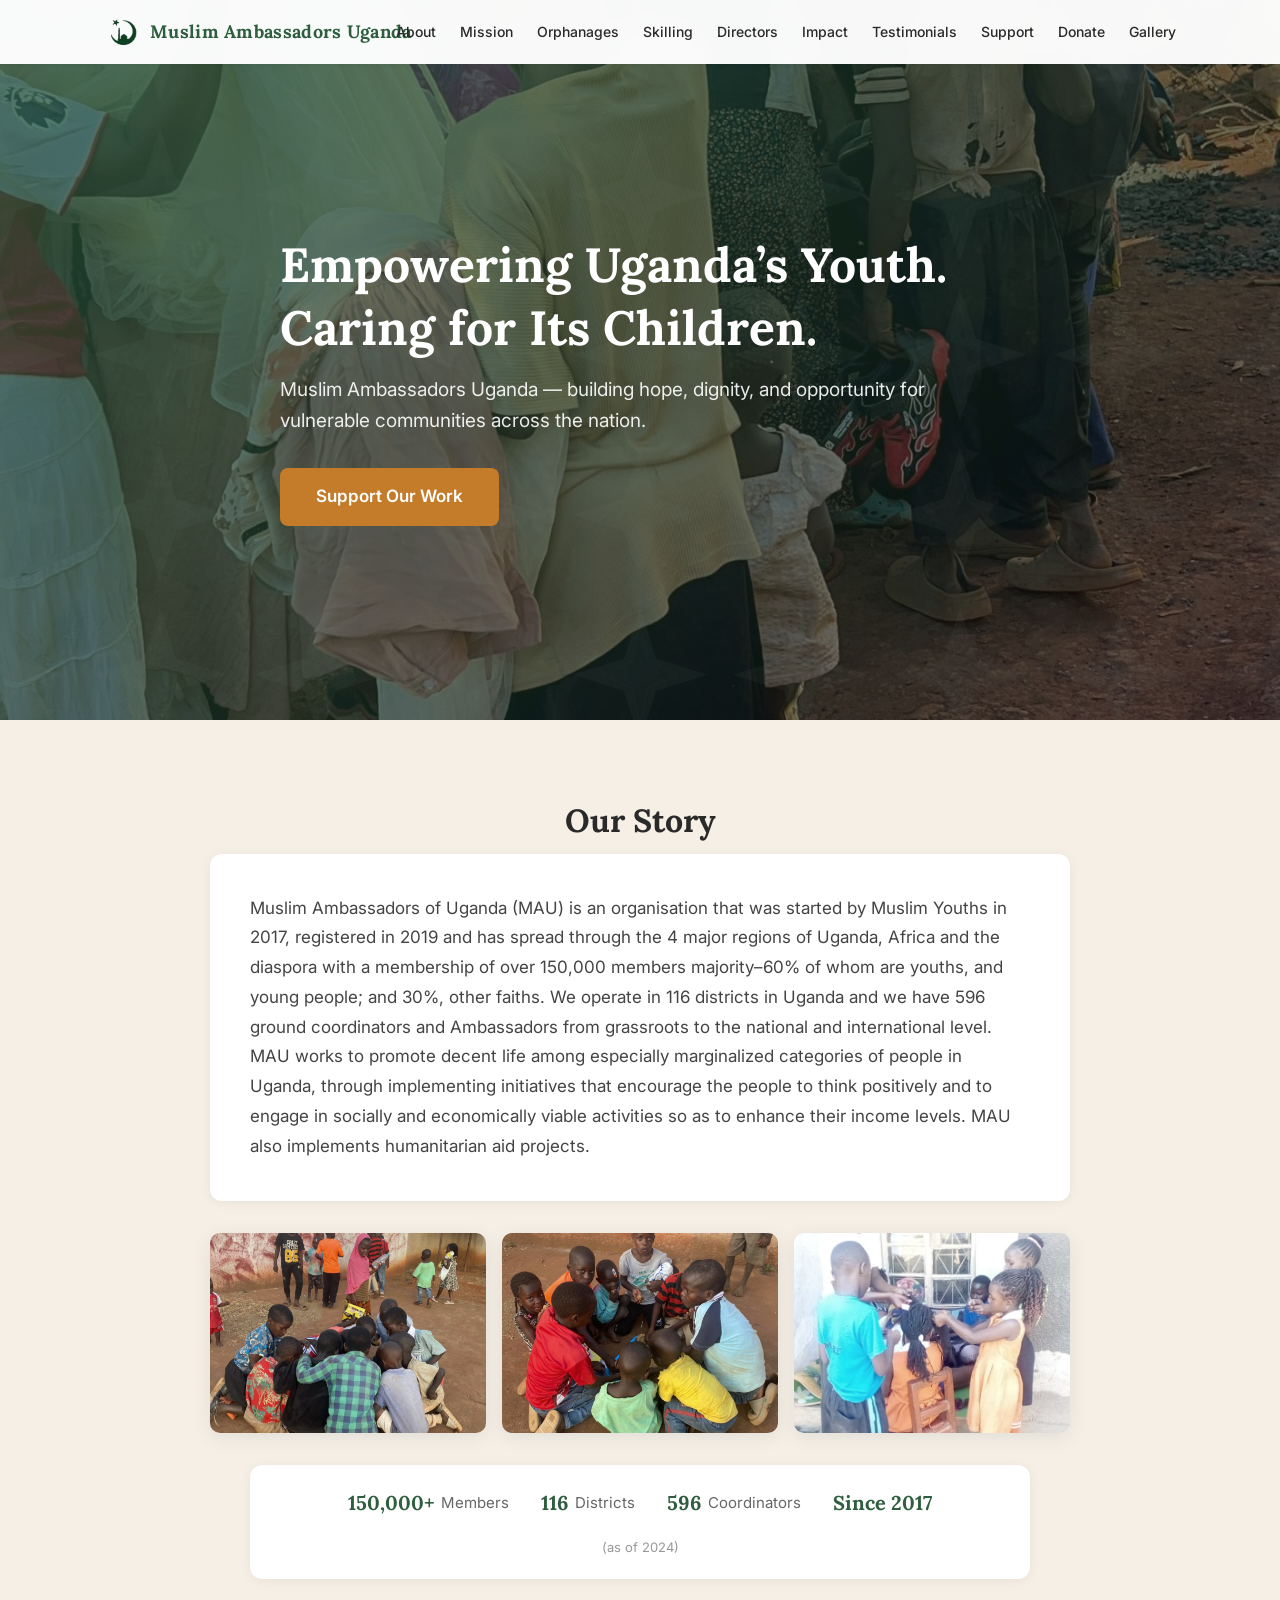
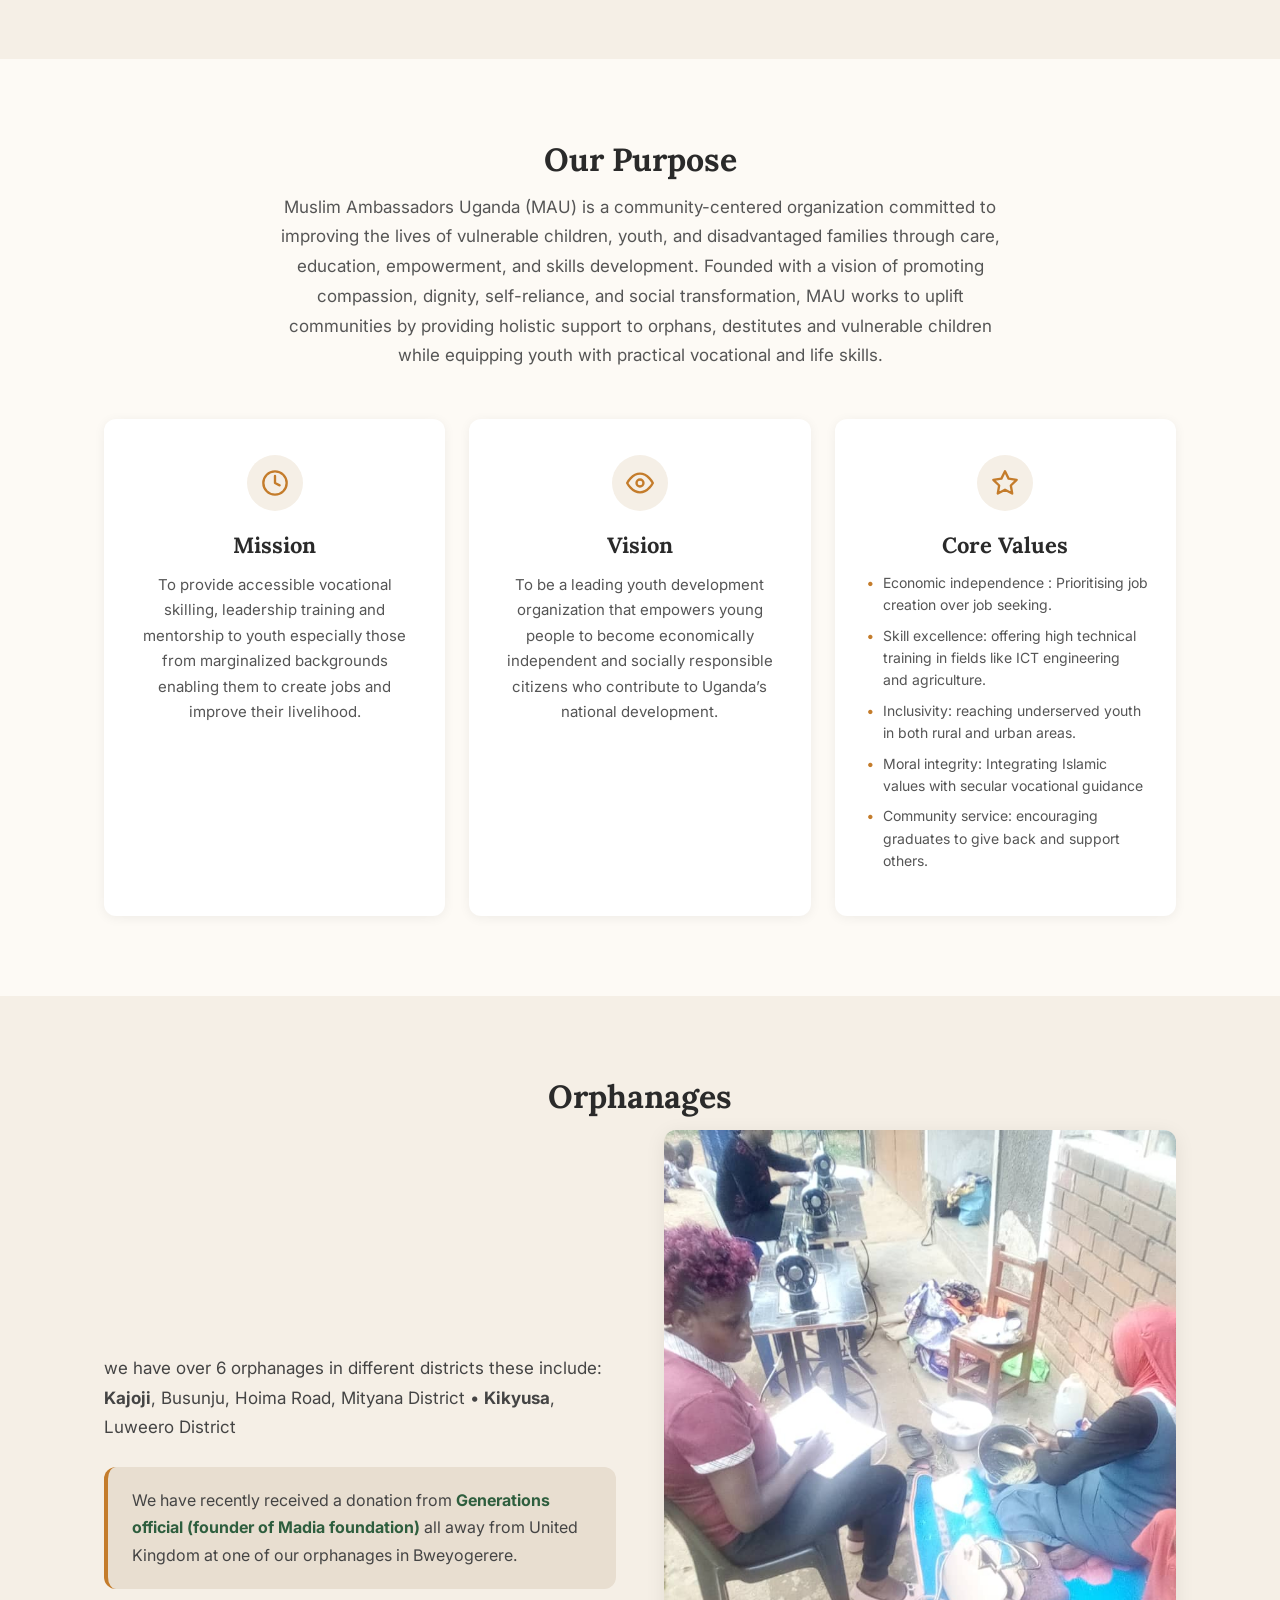
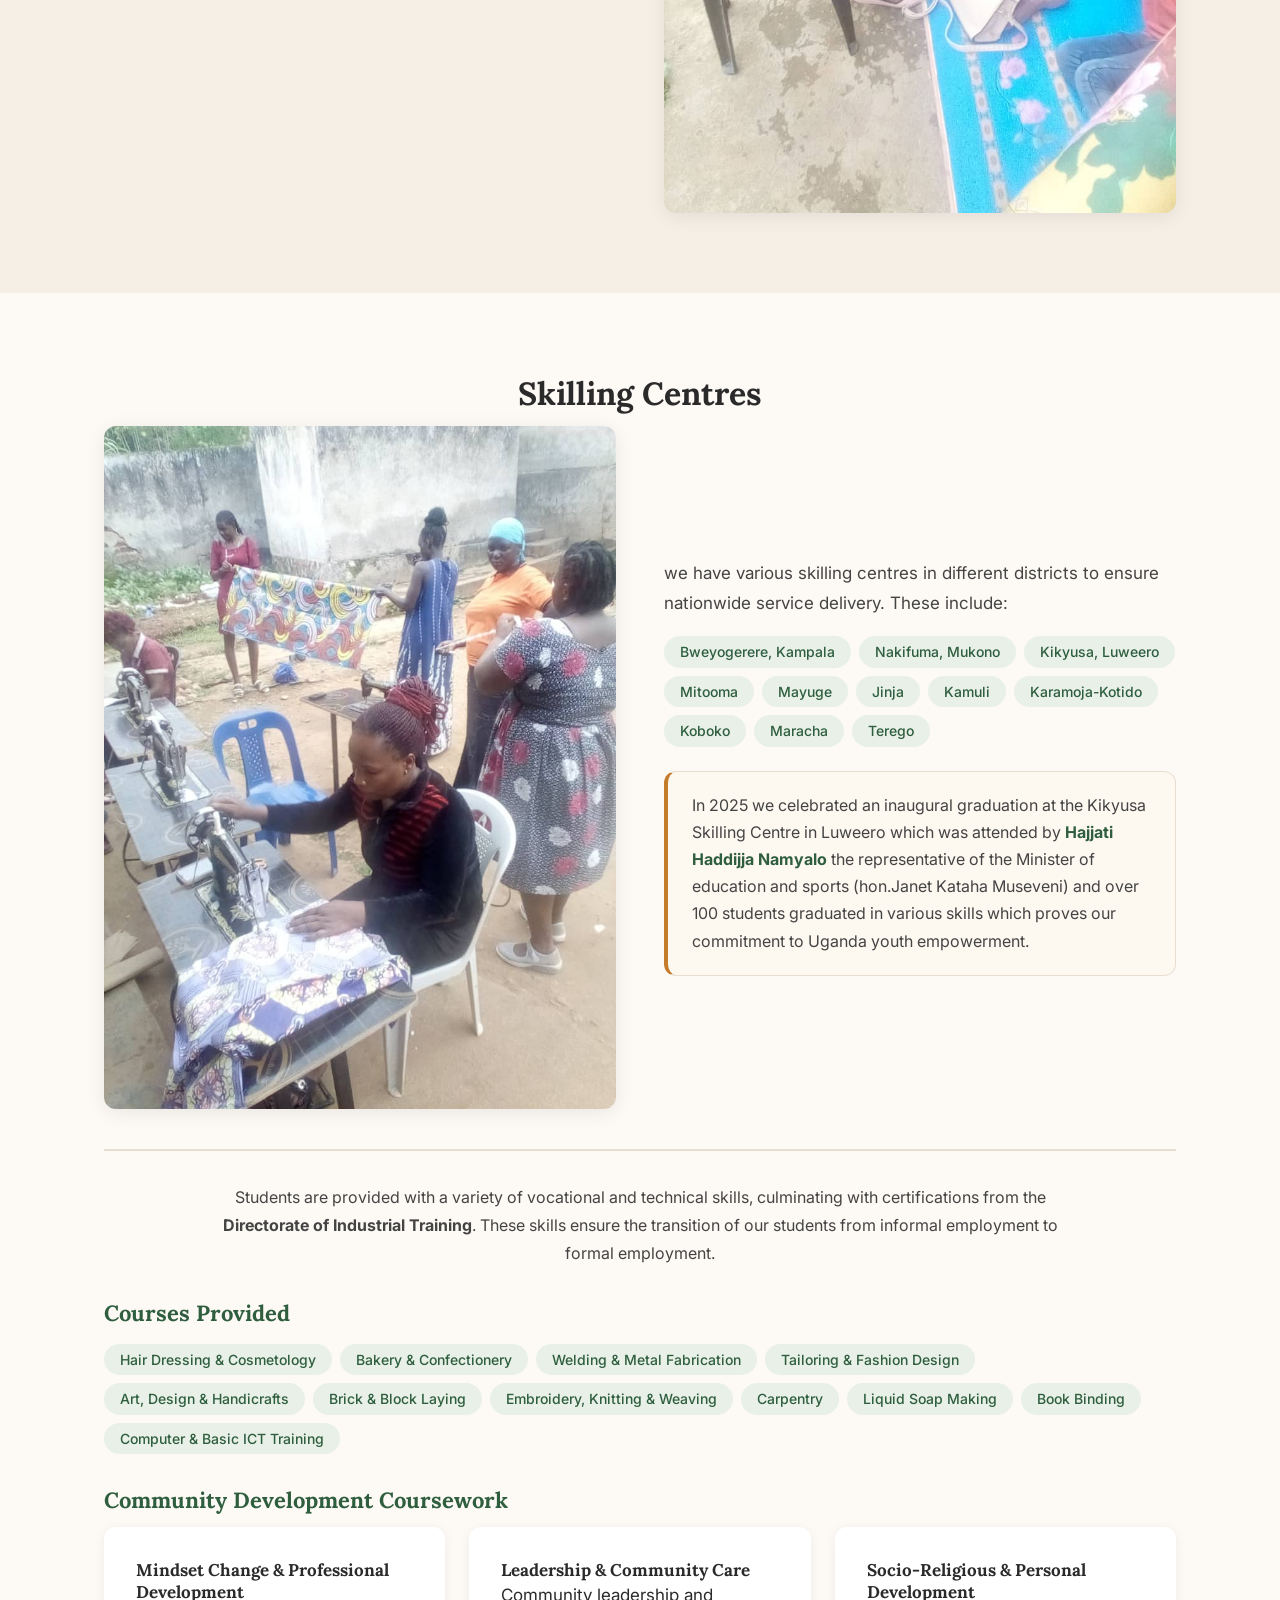
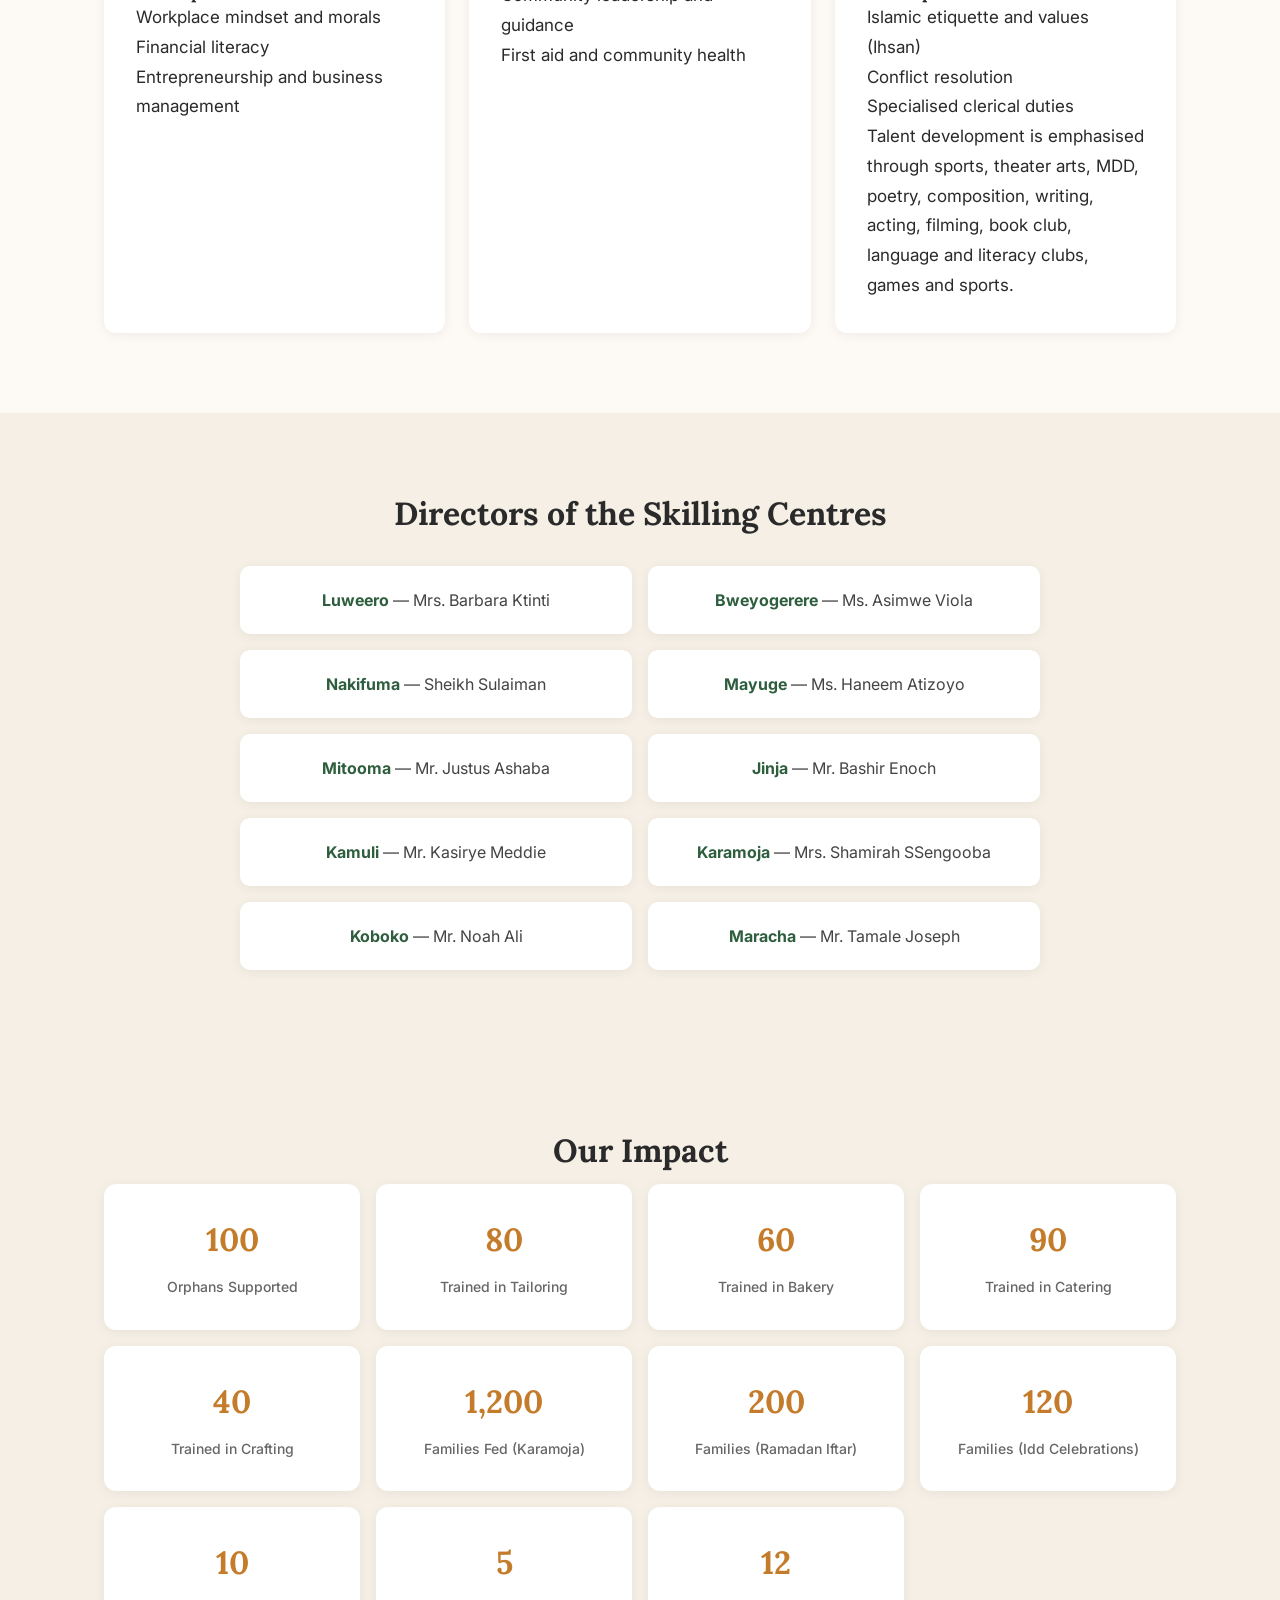
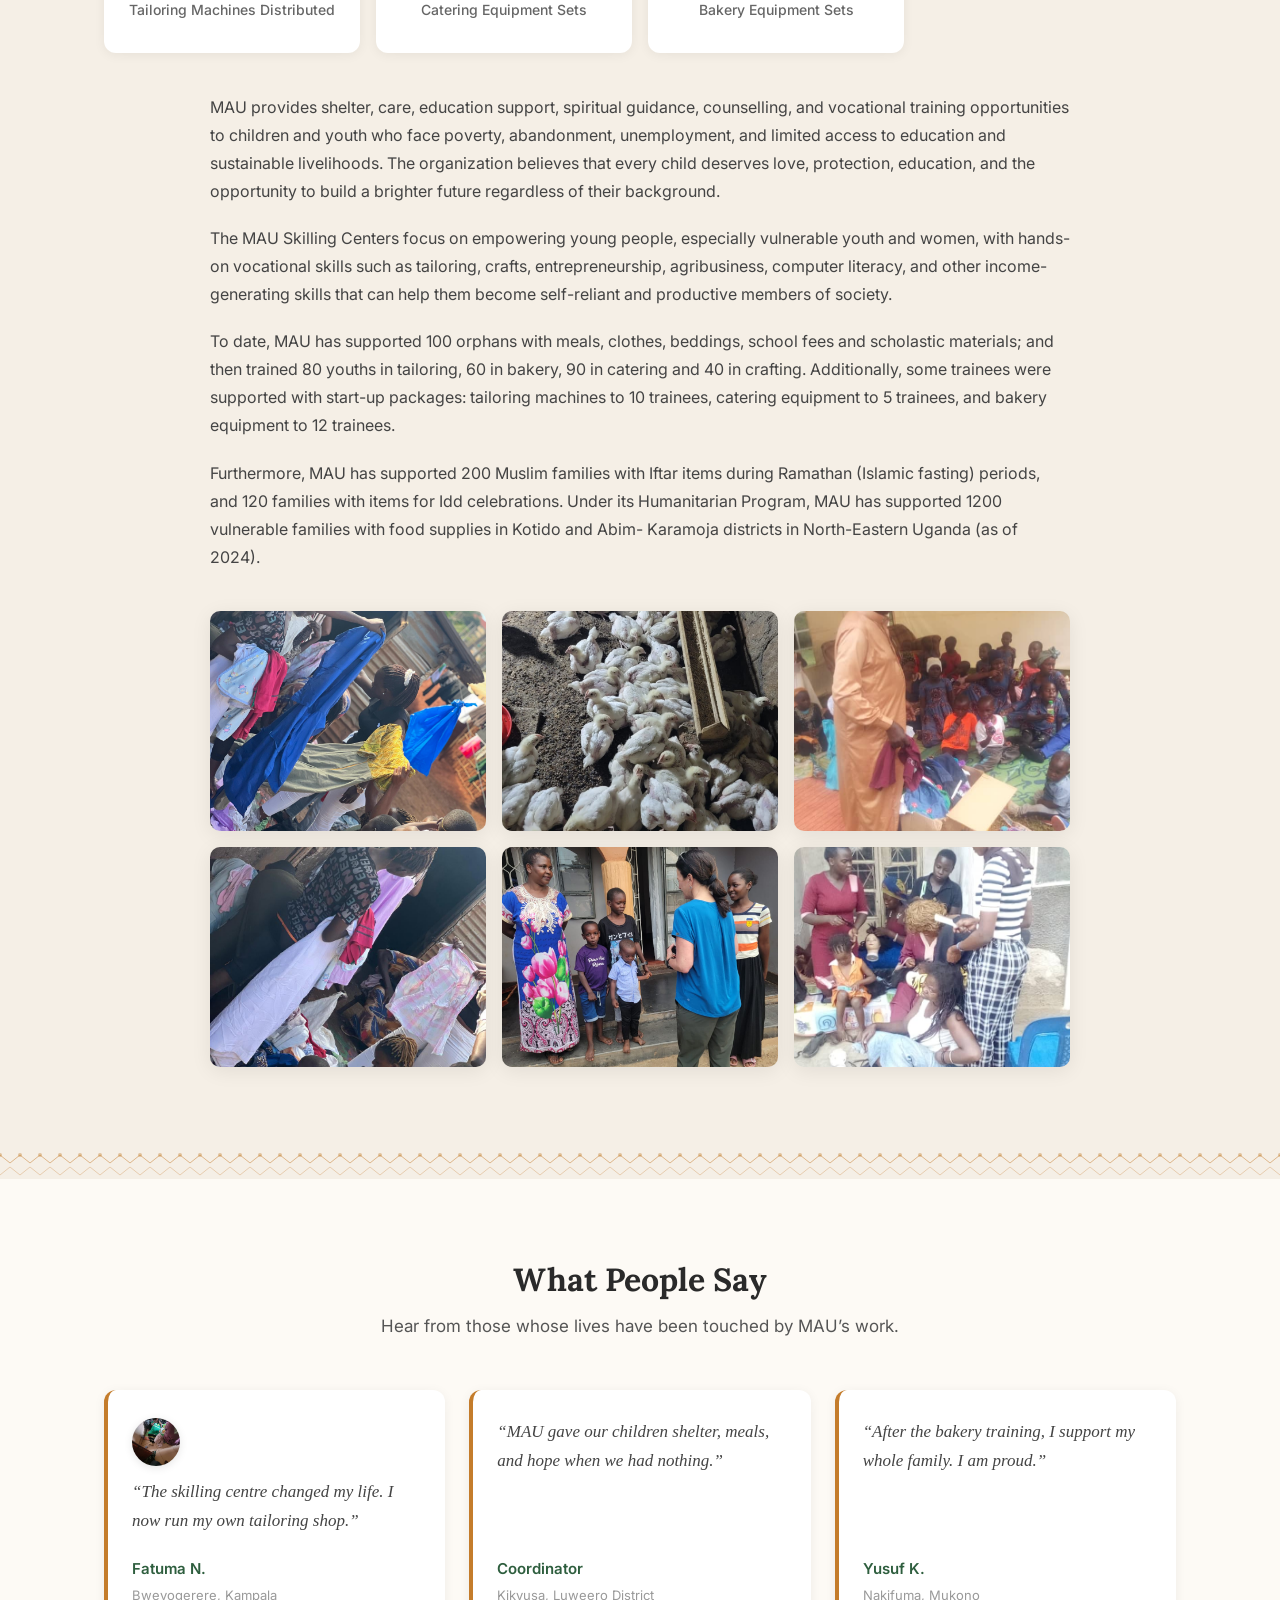
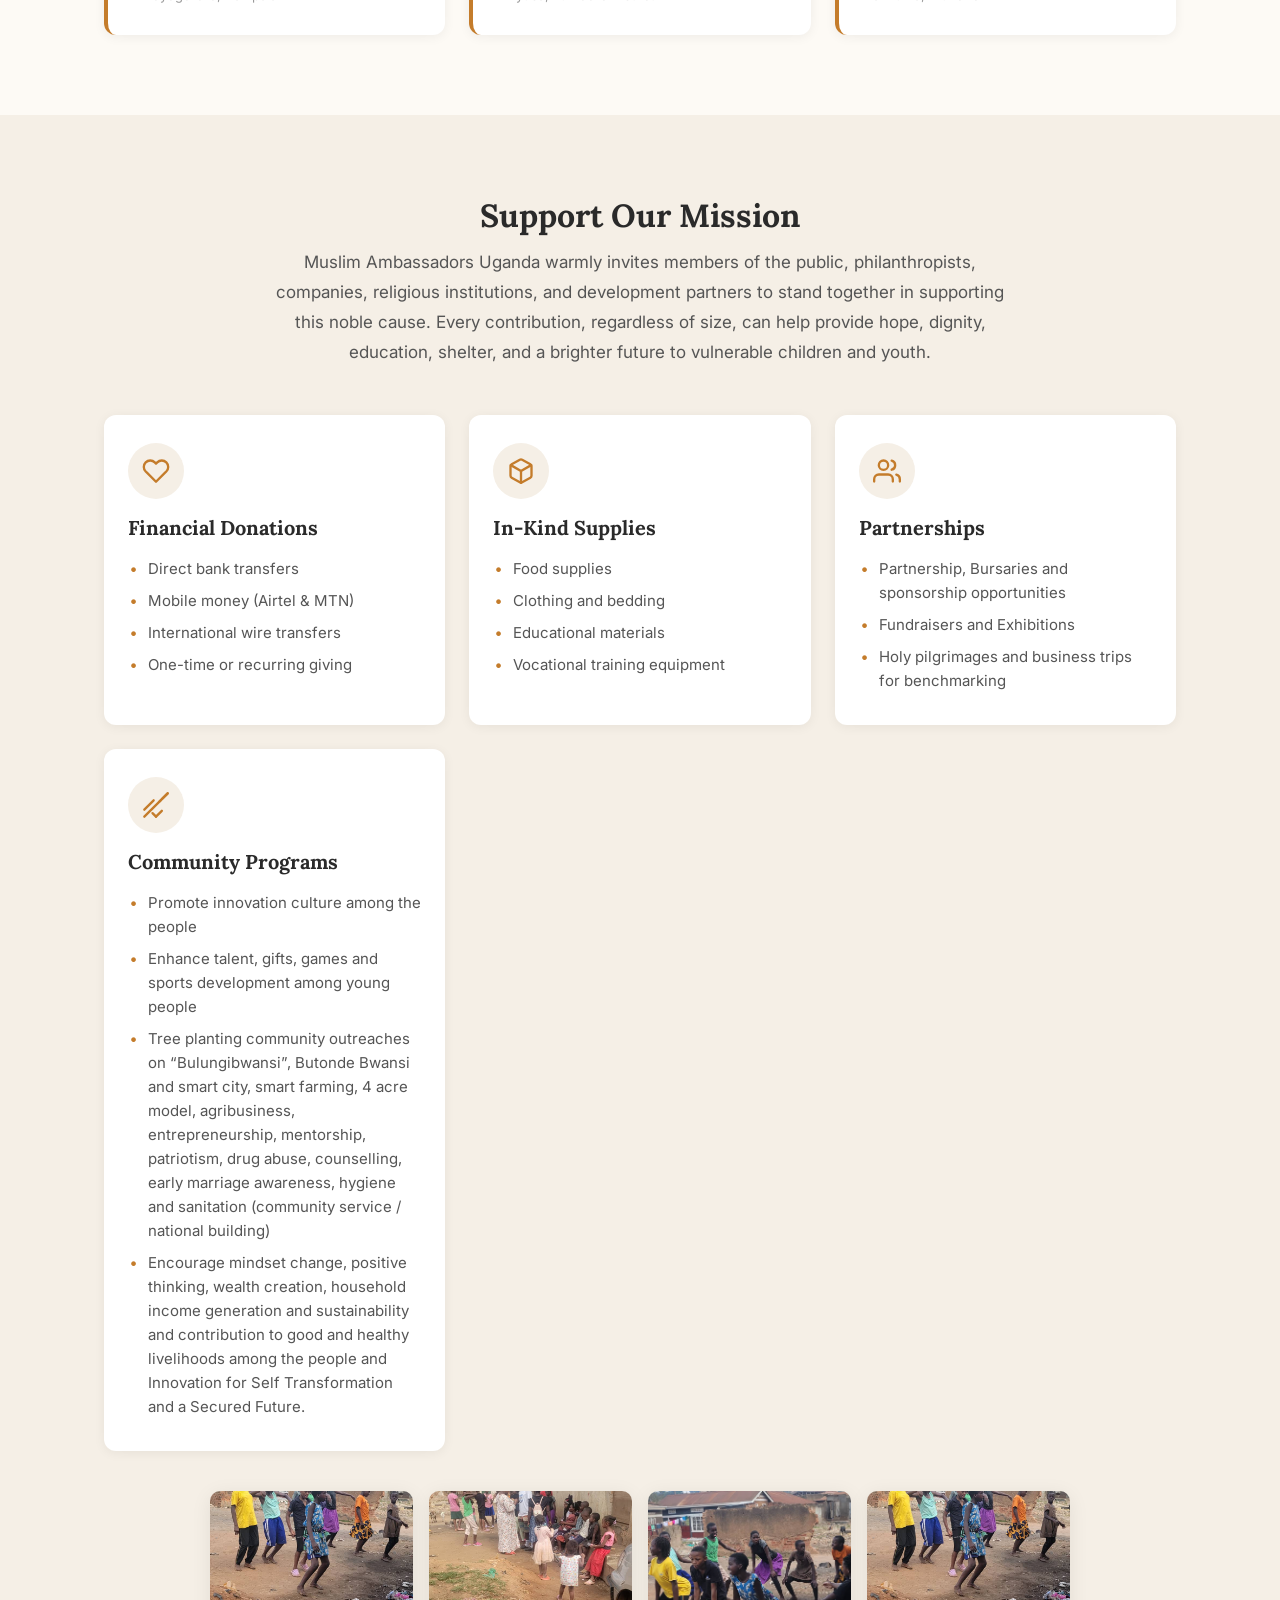
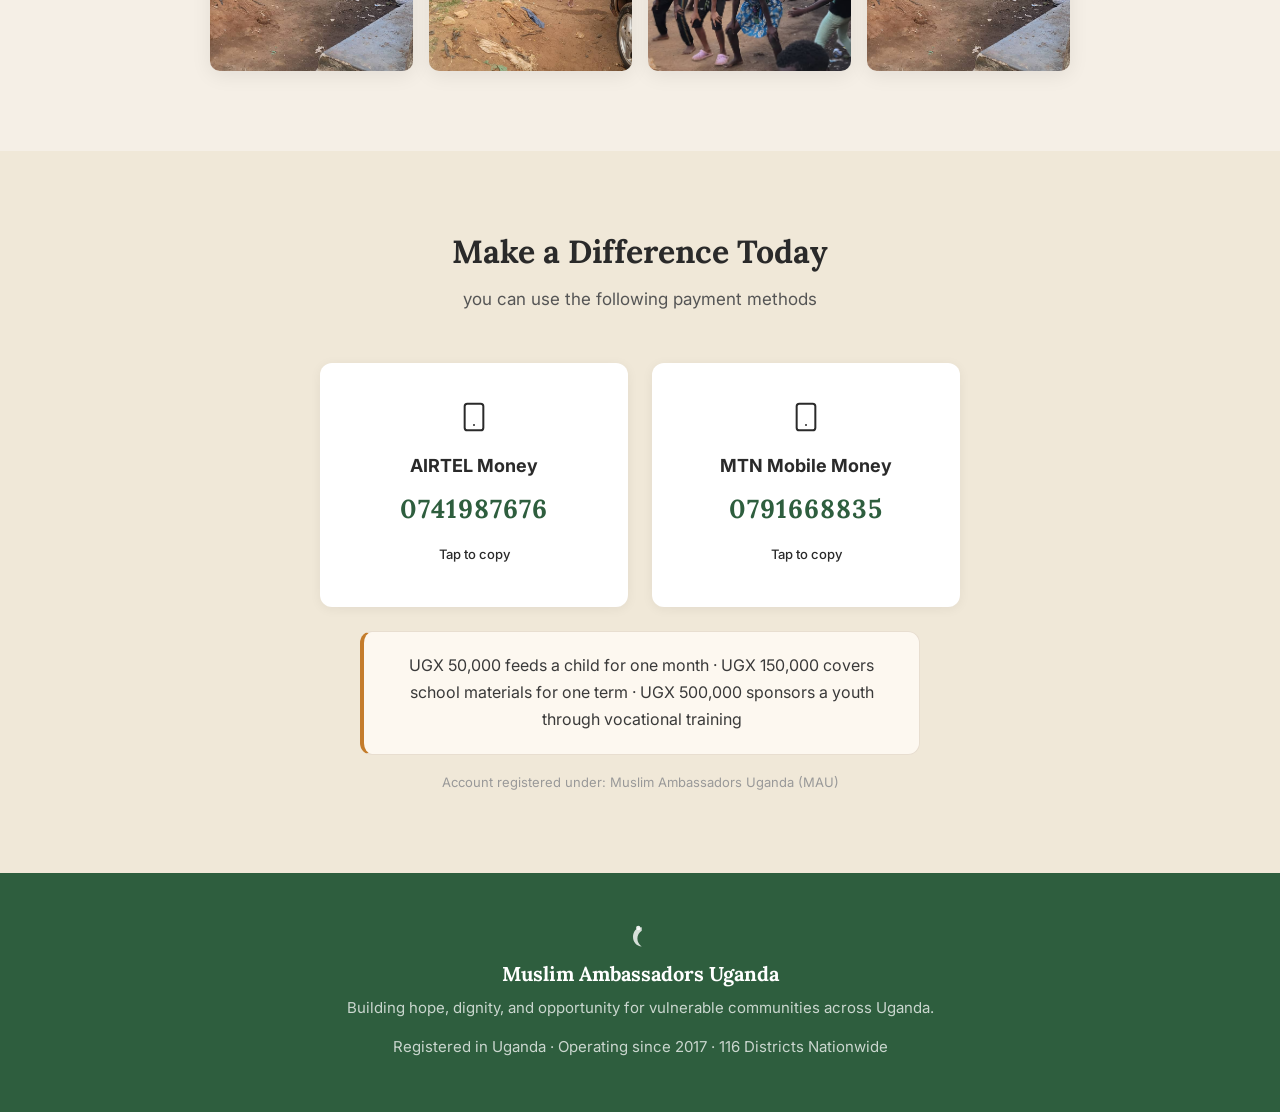
==== commit 979e52b8: "merge new content from collaborator into working site structure - Add expanded skilling details: cou" ====
--- a/index.html
+++ b/index.html
@@ -28,6 +28,7 @@
 				<a href="#mission">Mission</a>
 				<a href="#orphanages">Orphanages</a>
 				<a href="#skilling">Skilling</a>
+				<a href="#directors">Directors</a>
 				<a href="#impact">Impact</a>
 				<a href="#testimonials">Testimonials</a>
 				<a href="#support">Support</a>
@@ -152,6 +153,69 @@
 					<div class="col">
 						<img src="assets/skills-project.jpeg" alt="Students at a MAU skilling centre" class="img-rounded" />
 					</div>
+				</div>
+				<div class="skilling-details">
+					<p>Students are provided with a variety of vocational and technical skills, culminating with certifications from the <strong>Directorate of Industrial Training</strong>. These skills ensure the transition of our students from informal employment to formal employment.</p>
+					<h3 class="subsection-title">Courses Provided</h3>
+					<div class="pills">
+						<span class="pill">Hair Dressing &amp; Cosmetology</span>
+						<span class="pill">Bakery &amp; Confectionery</span>
+						<span class="pill">Welding &amp; Metal Fabrication</span>
+						<span class="pill">Tailoring &amp; Fashion Design</span>
+						<span class="pill">Art, Design &amp; Handicrafts</span>
+						<span class="pill">Brick &amp; Block Laying</span>
+						<span class="pill">Embroidery, Knitting &amp; Weaving</span>
+						<span class="pill">Carpentry</span>
+						<span class="pill">Liquid Soap Making</span>
+						<span class="pill">Book Binding</span>
+						<span class="pill">Computer &amp; Basic ICT Training</span>
+					</div>
+					<h3 class="subsection-title">Community Development Coursework</h3>
+					<div class="cards-grid three-col">
+						<div class="card">
+							<h4>Mindset Change &amp; Professional Development</h4>
+							<ul>
+								<li>Workplace mindset and morals</li>
+								<li>Financial literacy</li>
+								<li>Entrepreneurship and business management</li>
+							</ul>
+						</div>
+						<div class="card">
+							<h4>Leadership &amp; Community Care</h4>
+							<ul>
+								<li>Community leadership and guidance</li>
+								<li>First aid and community health</li>
+							</ul>
+						</div>
+						<div class="card">
+							<h4>Socio-Religious &amp; Personal Development</h4>
+							<ul>
+								<li>Islamic etiquette and values (Ihsan)</li>
+								<li>Conflict resolution</li>
+								<li>Specialised clerical duties</li>
+							</ul>
+							<p>Talent development is emphasised through sports, theater arts, MDD, poetry, composition, writing, acting, filming, book club, language and literacy clubs, games and sports.</p>
+						</div>
+					</div>
+				</div>
+			</div>
+		</section>
+
+		<!-- DIRECTORS -->
+		<section class="section section-alt" id="directors">
+			<div class="container">
+				<h2 class="section-title">Directors of the Skilling Centres</h2>
+				<div class="directors-grid">
+					<div class="director-item"><strong>Luweero</strong> &mdash; Mrs. Barbara Ktinti</div>
+					<div class="director-item"><strong>Bweyogerere</strong> &mdash; Ms. Asimwe Viola</div>
+					<div class="director-item"><strong>Nakifuma</strong> &mdash; Sheikh Sulaiman</div>
+					<div class="director-item"><strong>Mayuge</strong> &mdash; Ms. Haneem Atizoyo</div>
+					<div class="director-item"><strong>Mitooma</strong> &mdash; Mr. Justus Ashaba</div>
+					<div class="director-item"><strong>Jinja</strong> &mdash; Mr. Bashir Enoch</div>
+					<div class="director-item"><strong>Kamuli</strong> &mdash; Mr. Kasirye Meddie</div>
+					<div class="director-item"><strong>Karamoja</strong> &mdash; Mrs. Shamirah SSengooba</div>
+					<div class="director-item"><strong>Koboko</strong> &mdash; Mr. Noah Ali</div>
+					<div class="director-item"><strong>Maracha</strong> &mdash; Mr. Tamale Joseph</div>
 				</div>
 			</div>
 		</section>
--- a/style.css
+++ b/style.css
@@ -473,6 +473,58 @@
 	box-shadow: 0 4px 20px rgba(0,0,0,0.08);
 }
 
+/* ========== SUBSECTION TITLE ========== */
+.subsection-title {
+	font-size: 22px;
+	margin-top: 32px;
+	margin-bottom: 12px;
+	color: #2E5E3E;
+}
+
+/* ========== SKILLING DETAILS ========== */
+.skilling-details {
+	margin-top: 40px;
+	padding-top: 32px;
+	border-top: 2px solid #E8DED0;
+}
+
+.skilling-details > p {
+	max-width: 860px;
+	margin: 0 auto 24px;
+	text-align: center;
+	font-size: 16px;
+	color: #444;
+}
+
+/* ========== DIRECTORS GRID ========== */
+.directors-grid {
+	display: grid;
+	grid-template-columns: repeat(auto-fill, minmax(280px, 1fr));
+	gap: 16px;
+	max-width: 800px;
+	margin: 32px auto 0;
+}
+
+.director-item {
+	background: #fff;
+	border-radius: 10px;
+	padding: 20px 24px;
+	box-shadow: 0 2px 12px rgba(0,0,0,0.06);
+	text-align: center;
+	font-size: 16px;
+	color: #444;
+	transition: transform 0.3s, box-shadow 0.3s;
+}
+
+.director-item:hover {
+	transform: translateY(-2px);
+	box-shadow: 0 4px 20px rgba(0,0,0,0.10);
+}
+
+.director-item strong {
+	color: #2E5E3E;
+}
+
 /* ========== HIGHLIGHT / CALLOUT BOXES ========== */
 .highlight-box,
 .callout-box {
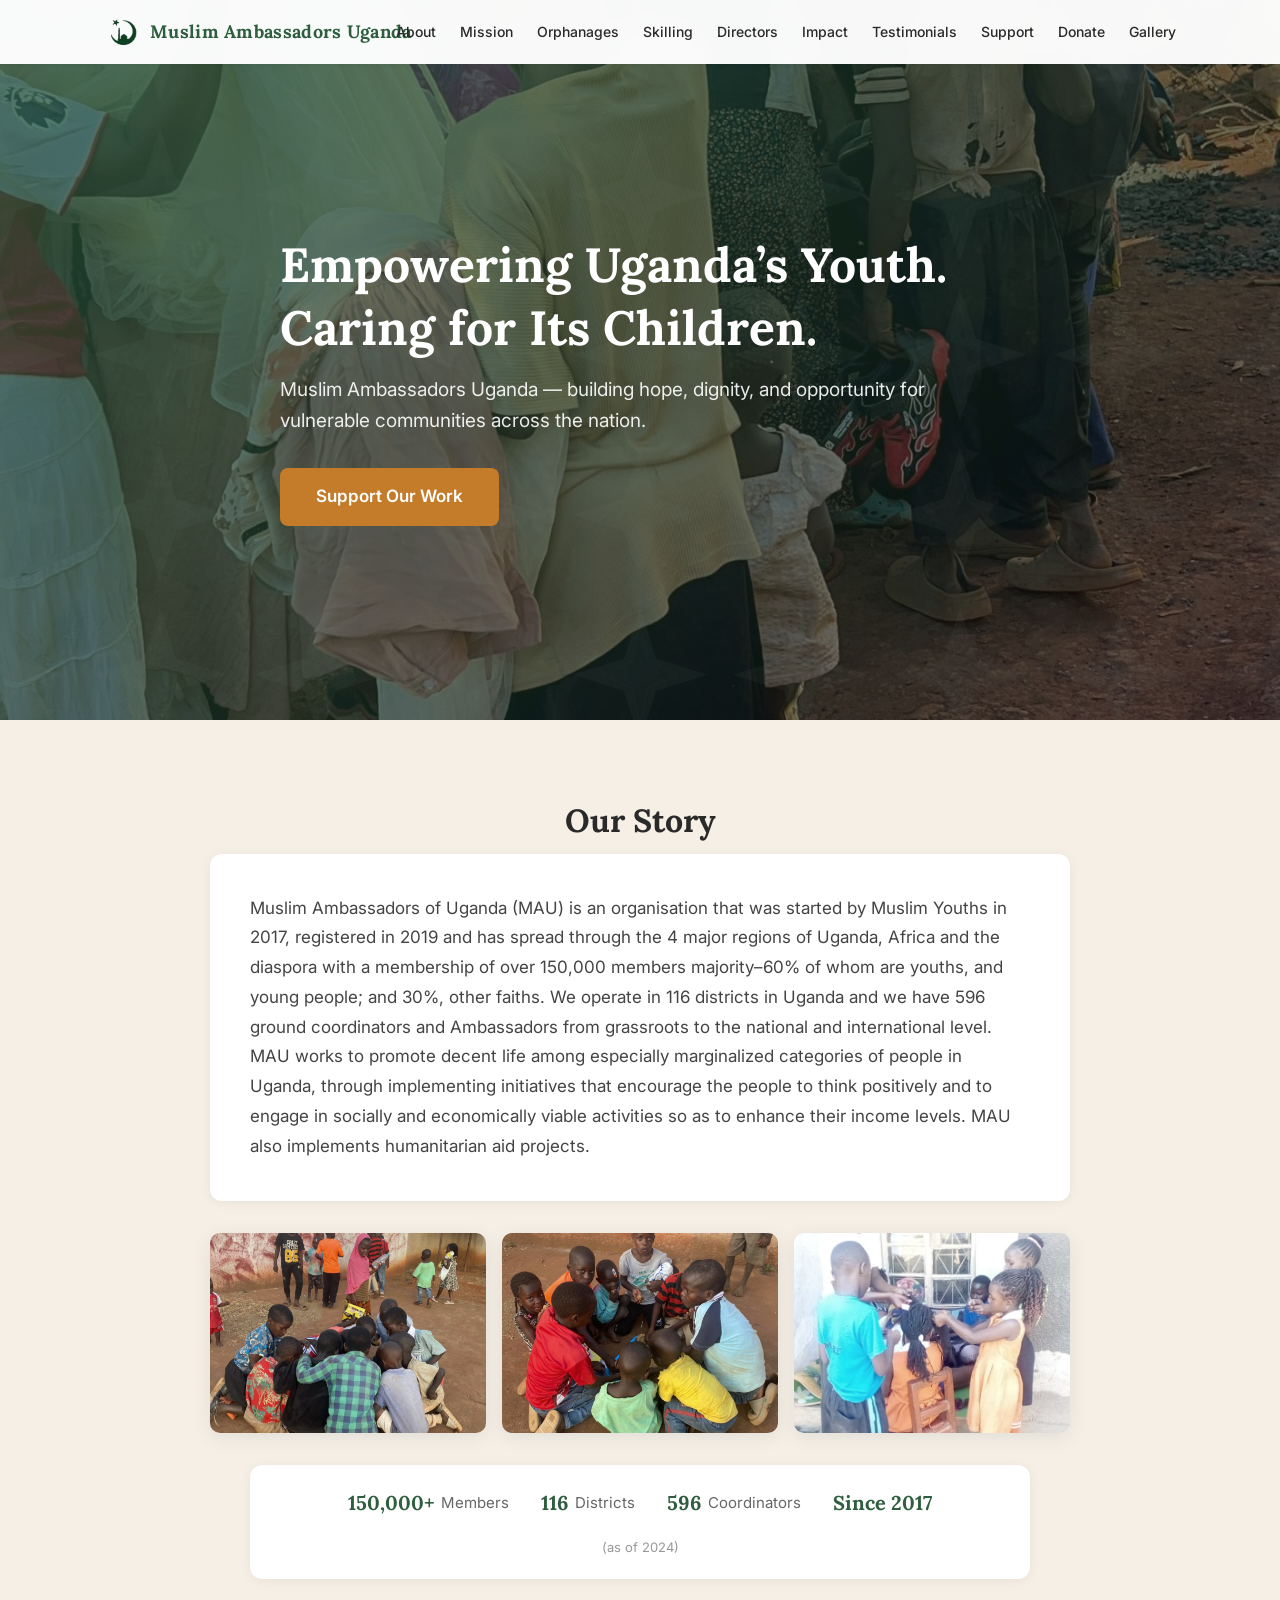
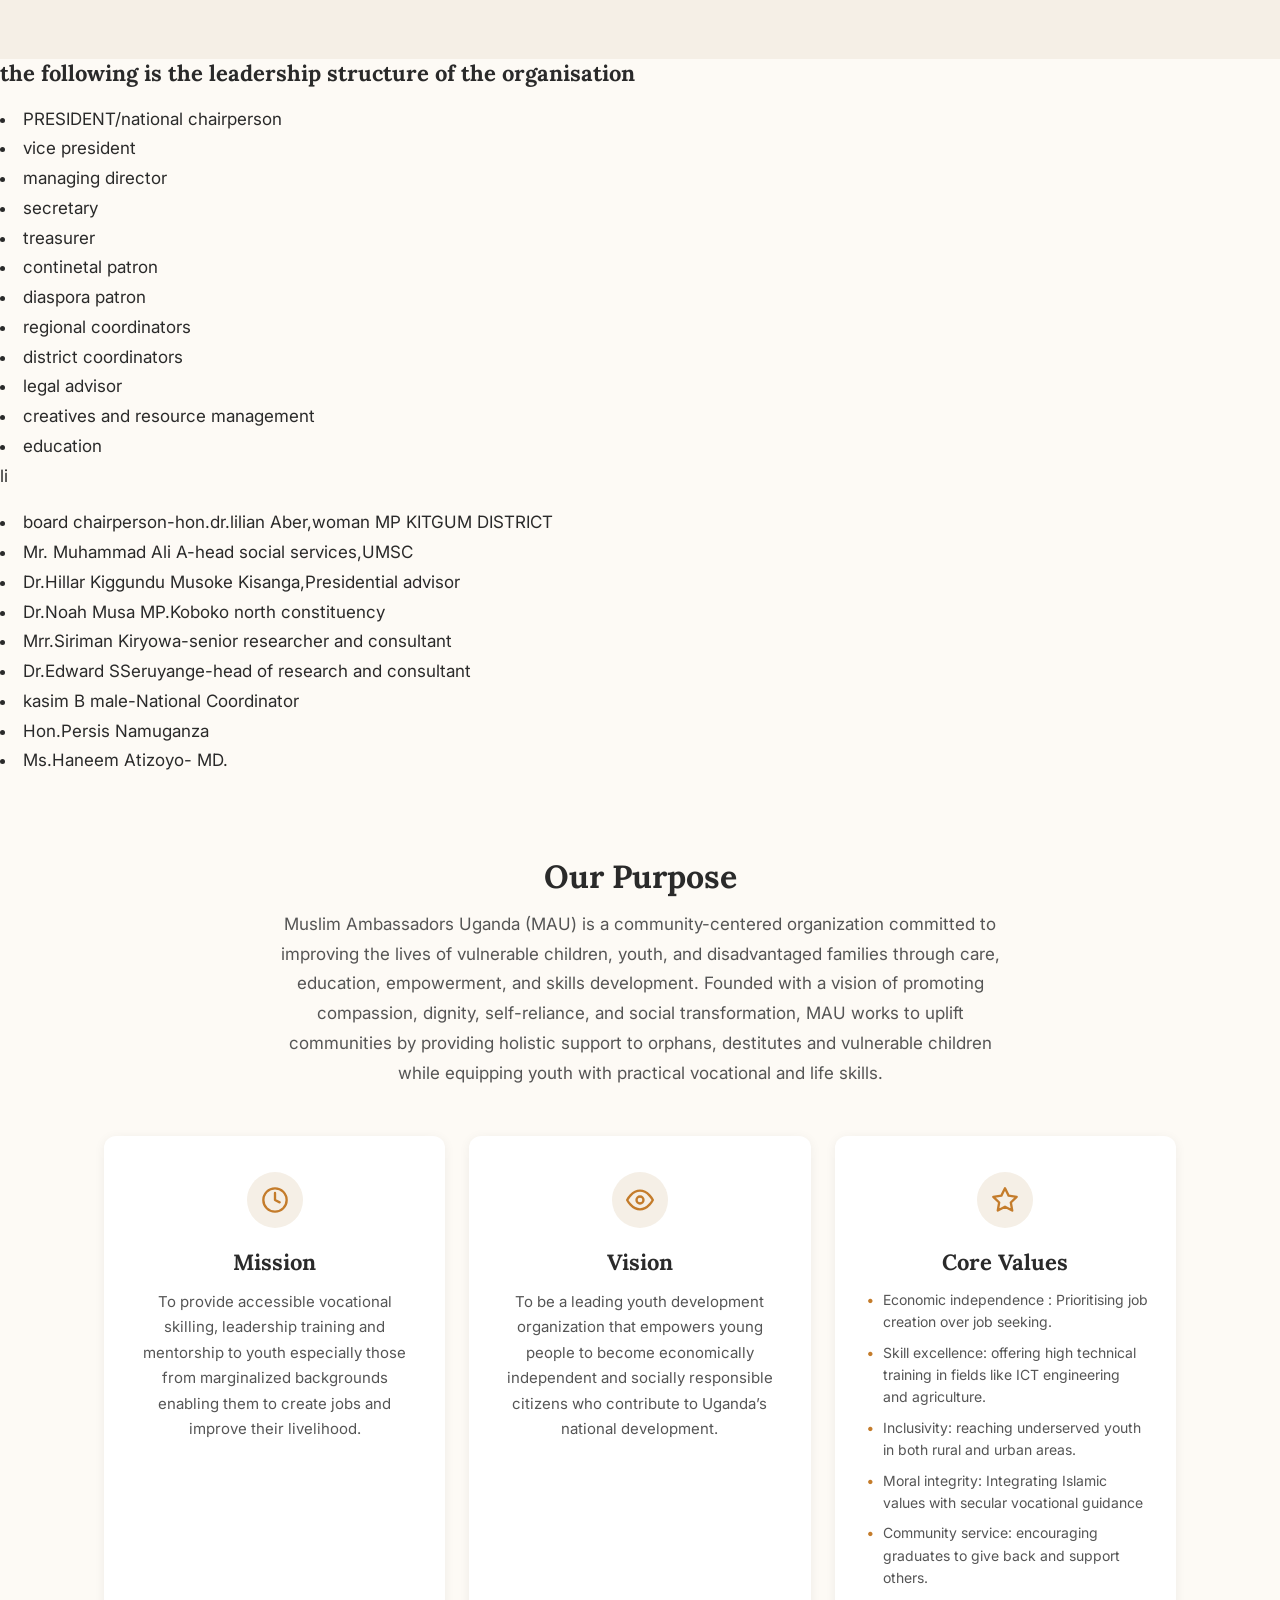
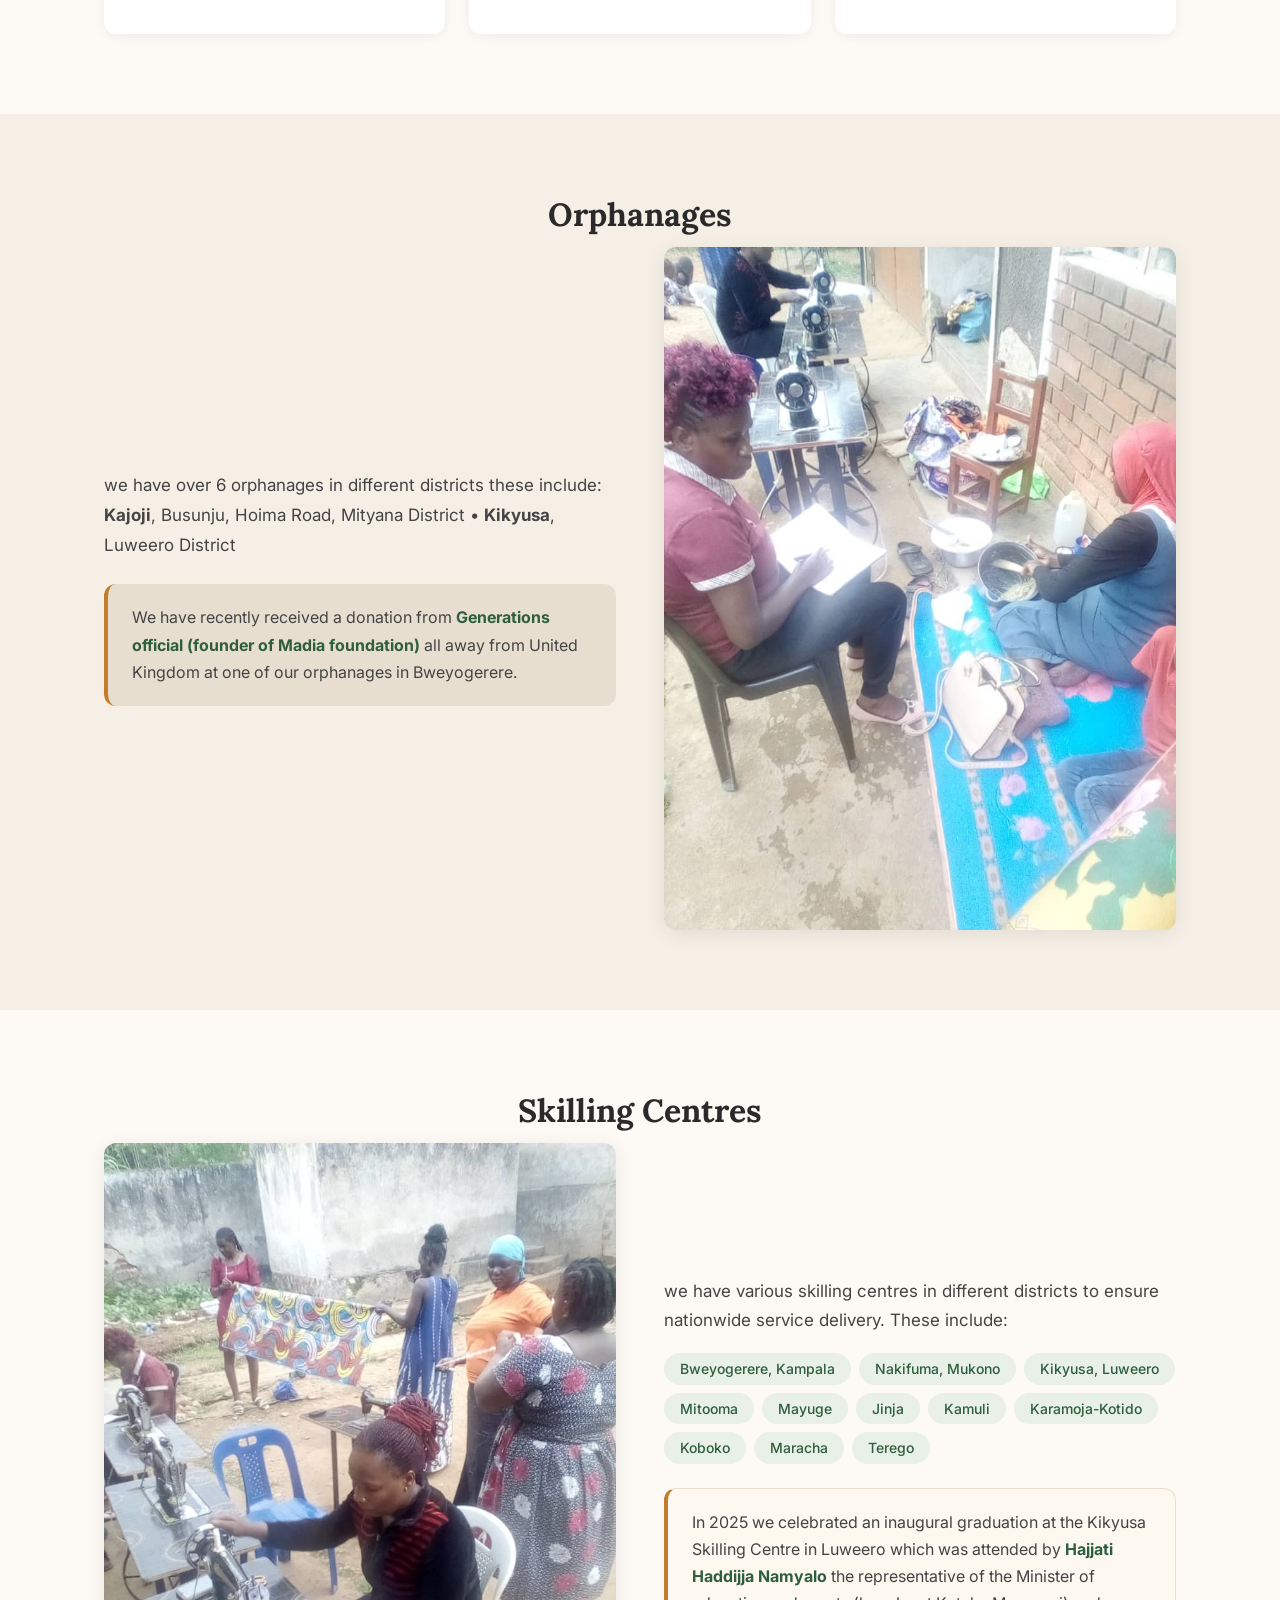
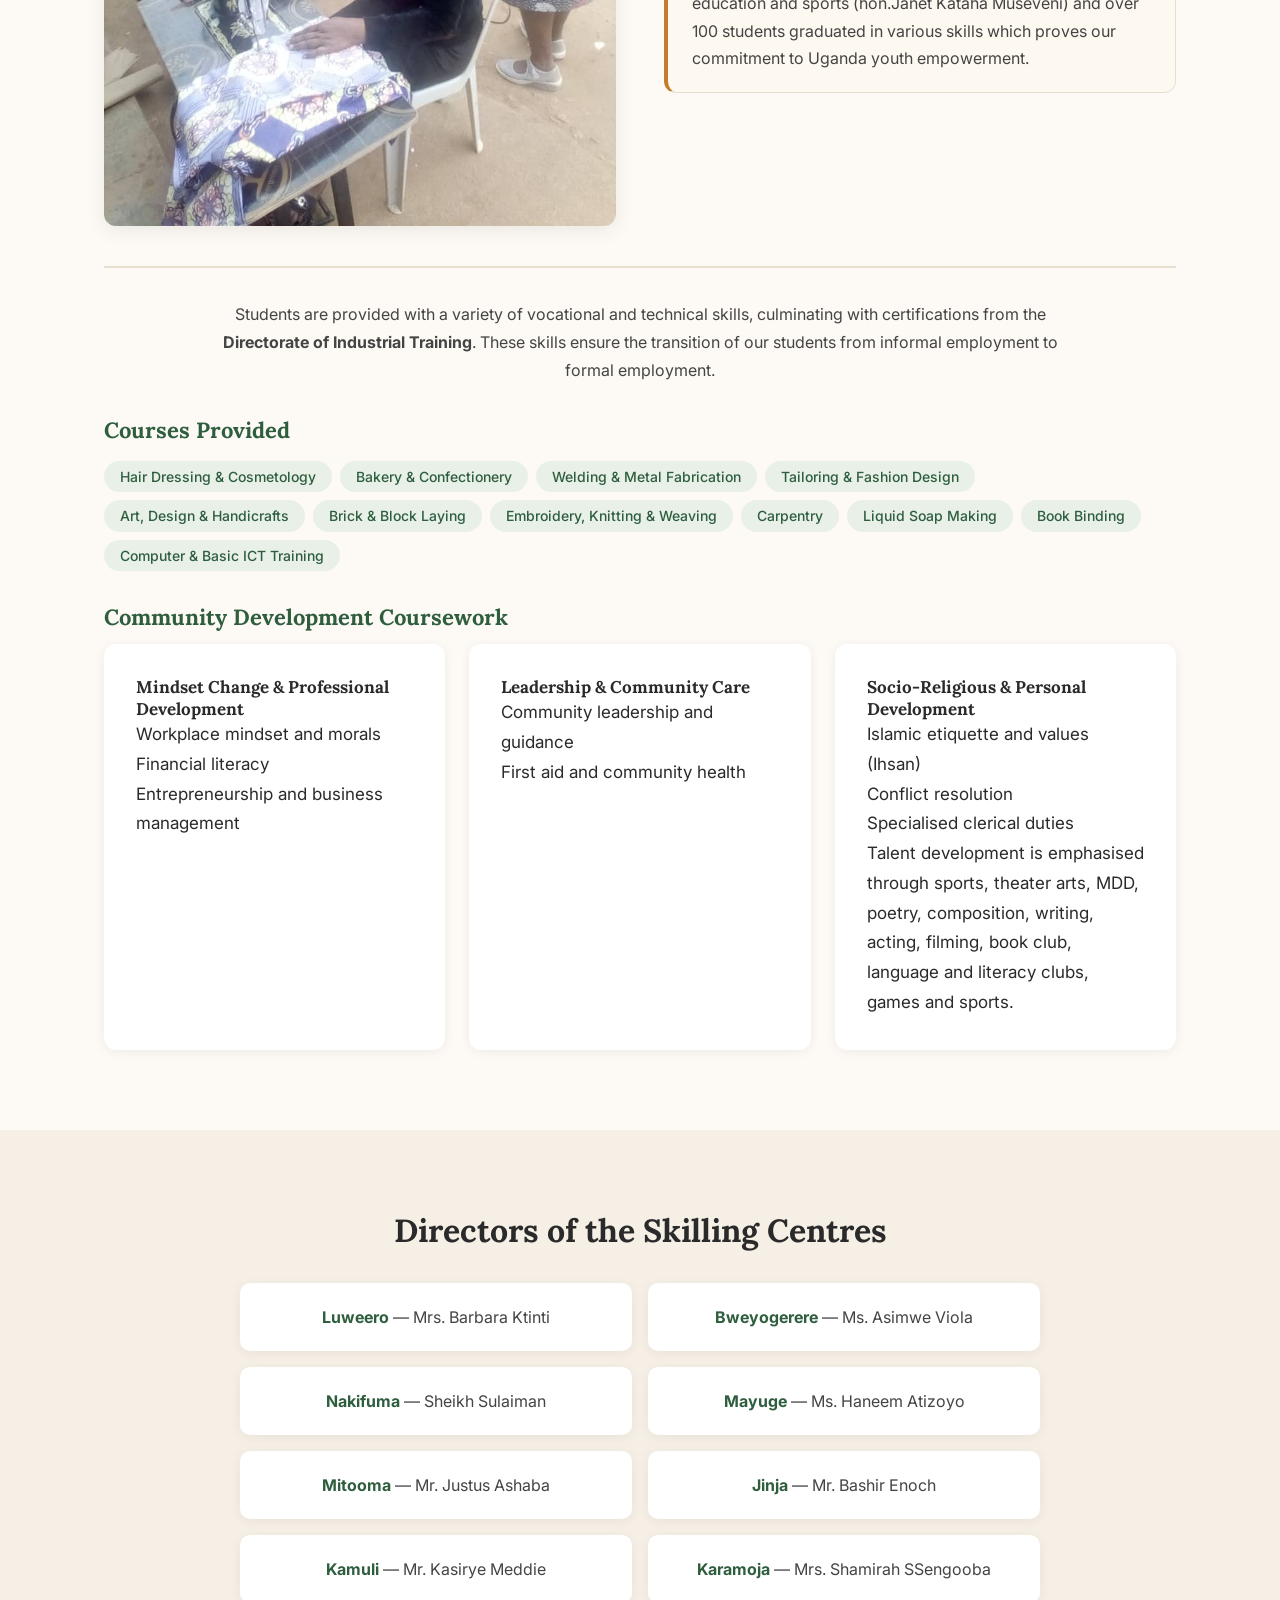
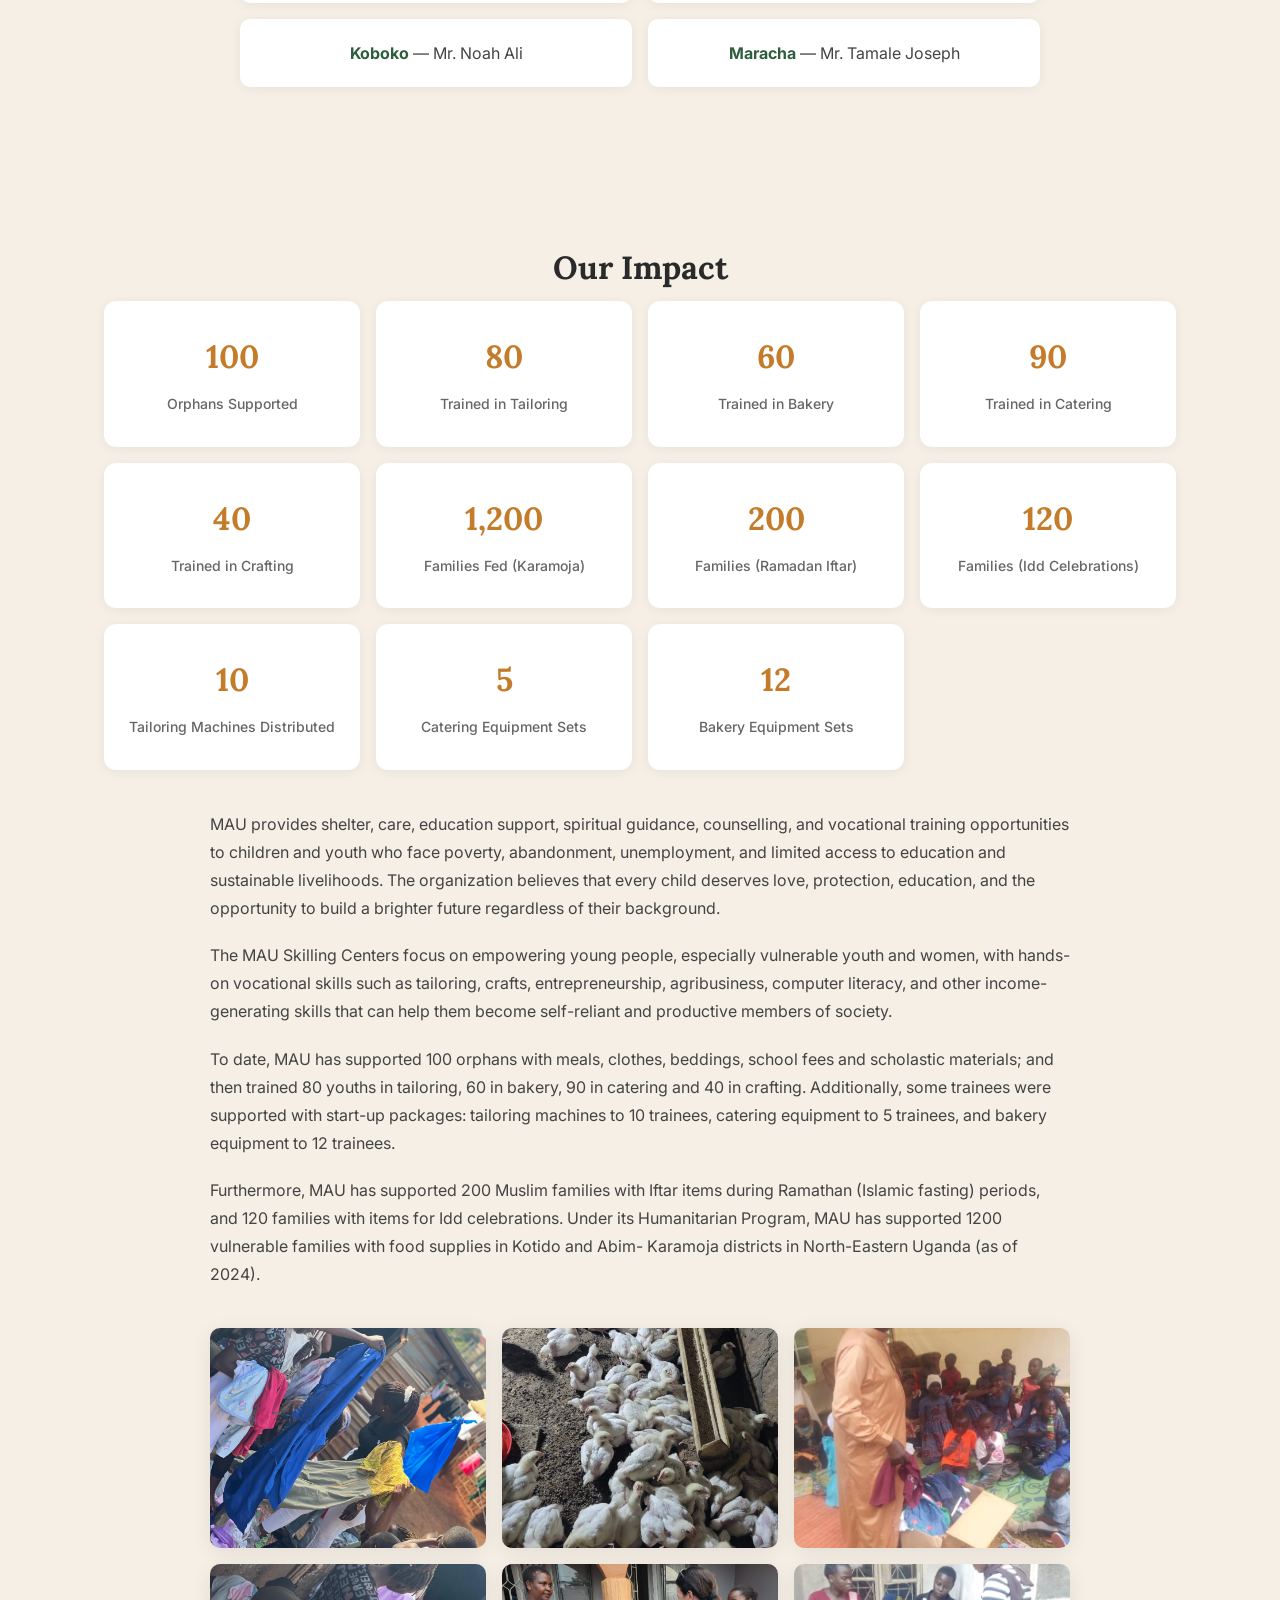
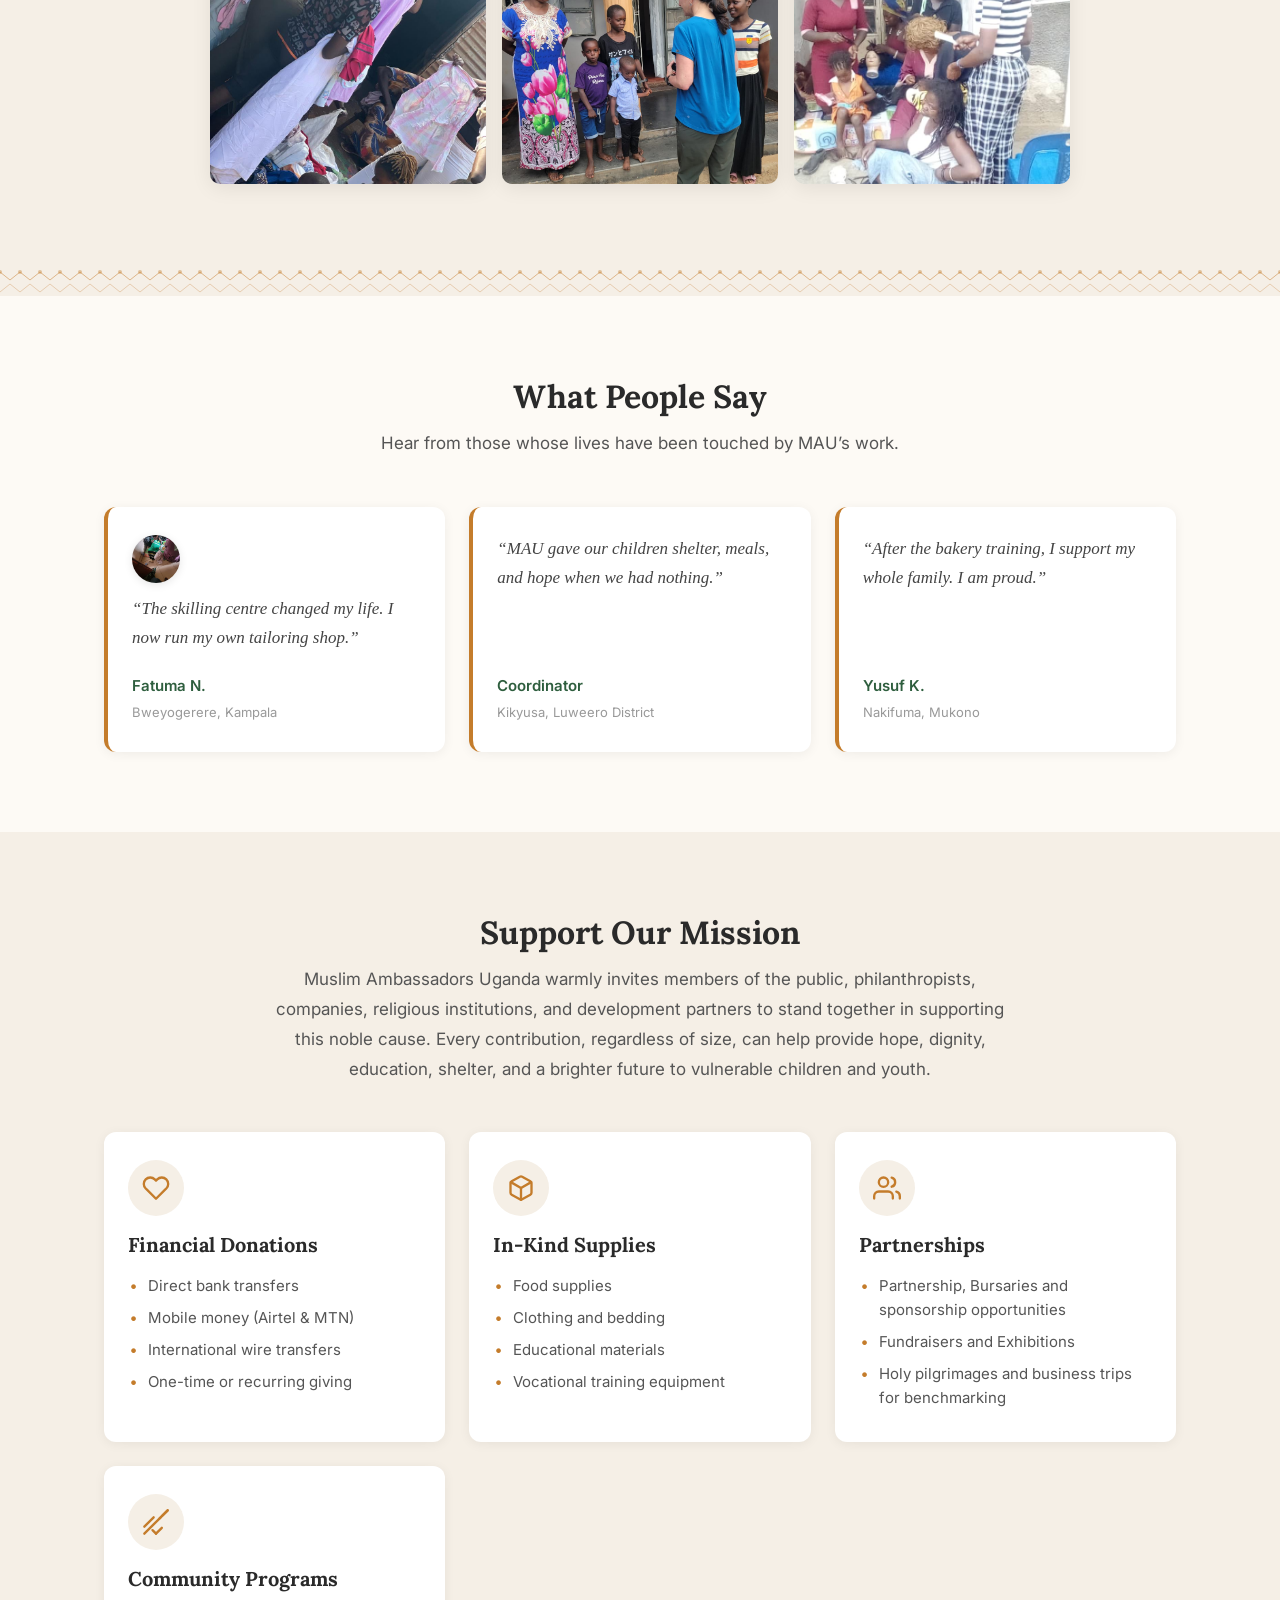
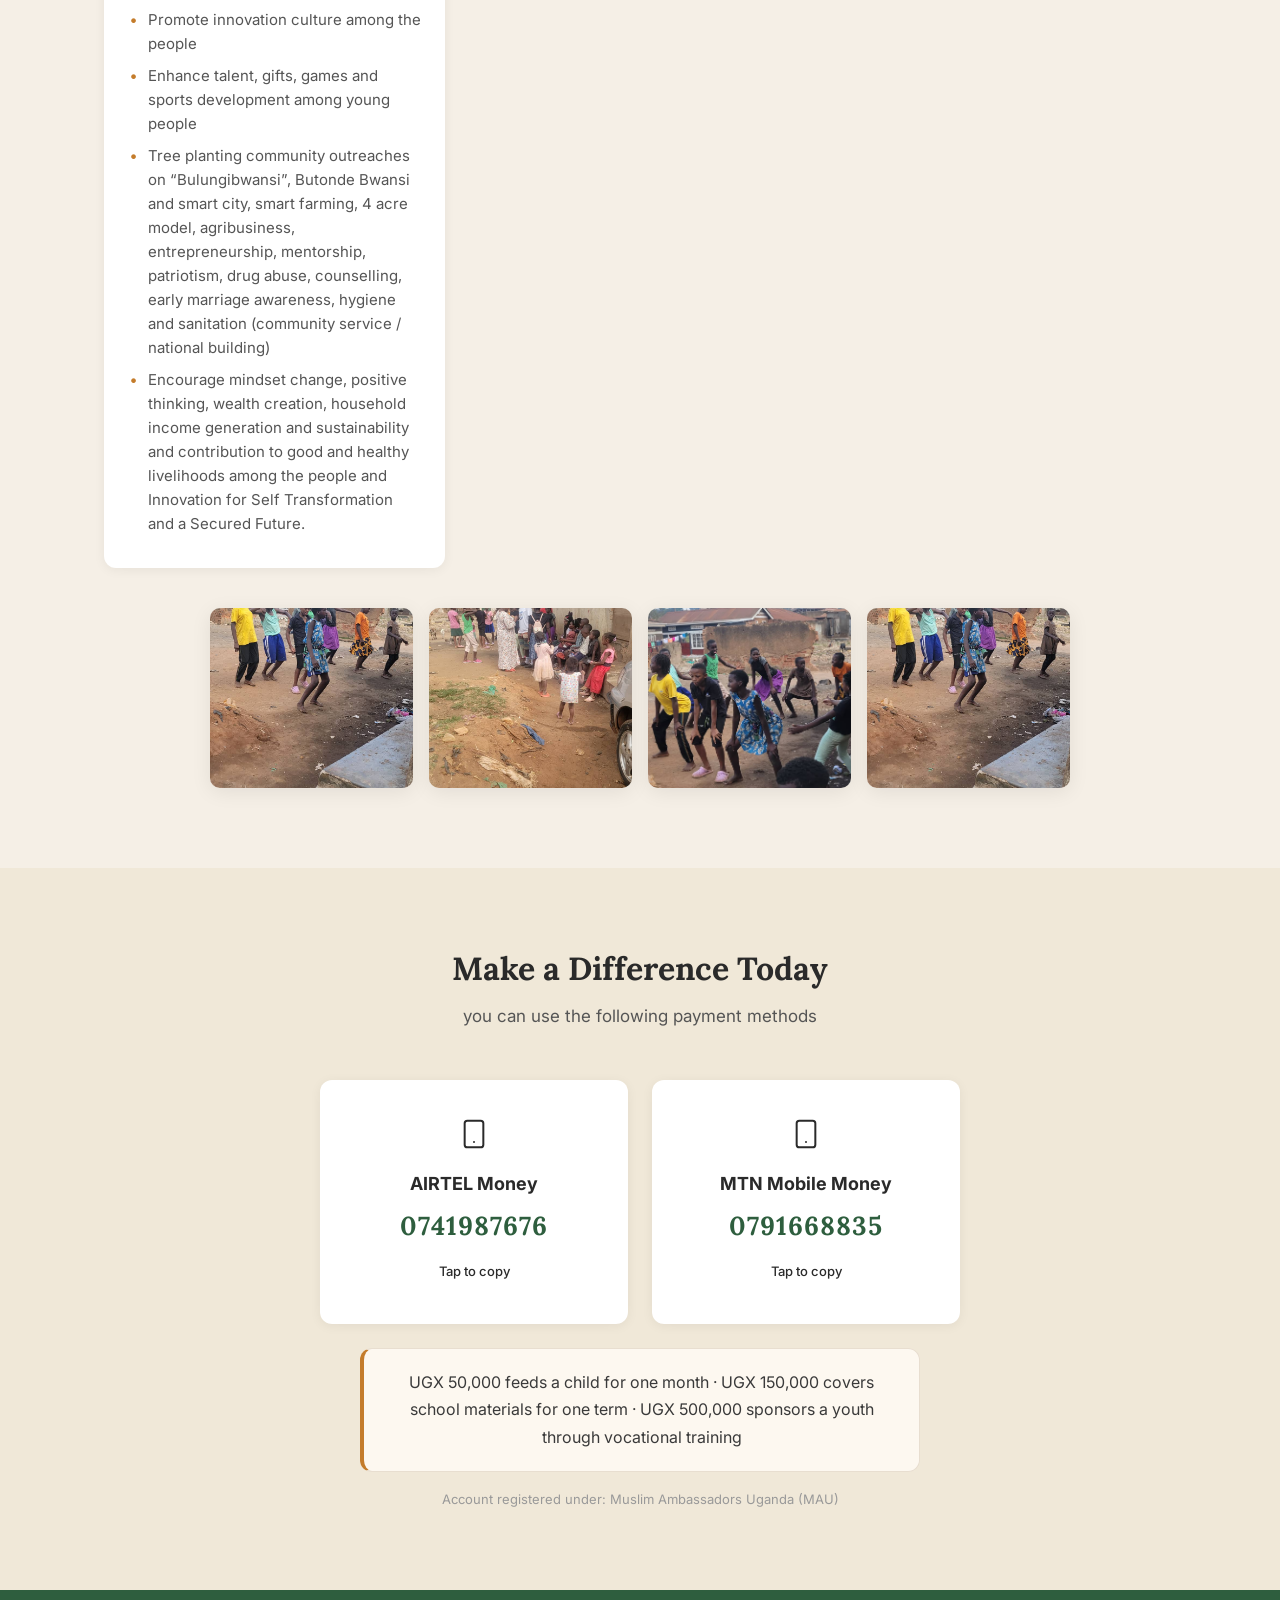
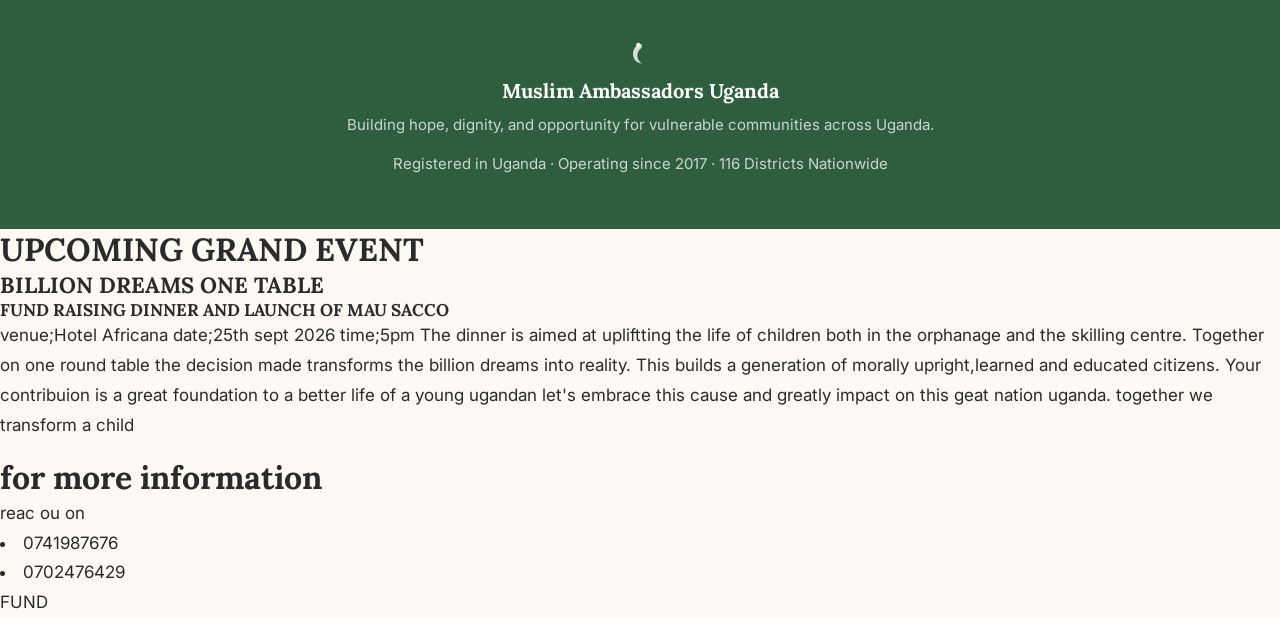
==== commit 51cde280: "added three sections to html and also included info about the dinnr" ====
--- a/index.html
+++ b/index.html
@@ -71,6 +71,42 @@
 			</div>
 		</section>
 
+		<!--LEADERSHIP HIERACHCY-->
+		<section>
+			<h3>the following is the leadership structure of the organisation</h3>
+			<p>
+				<li>PRESIDENT/national chairperson</li>
+				<li>vice president</li>
+				<li>managing director</li>
+				<li>secretary</li>
+				<li>treasurer</li>
+				<li>continetal patron</li>
+				<li>diaspora patron</li>
+				<li>regional coordinators</li>
+				<li>district coordinators</li>
+				<li>legal advisor</li>
+				<li>creatives and resource management</li>
+				<li>education</li>
+
+			</p>
+
+
+
+		</section>
+
+		<!--BOARD MEMBERS-->
+		<section><p>li
+			<li>board chairperson-hon.dr.lilian Aber,woman MP KITGUM DISTRICT</li>
+			<li>Mr. Muhammad Ali A-head social services,UMSC</li>
+			<li>Dr.Hillar Kiggundu Musoke  Kisanga,Presidential advisor</li>
+			<li>Dr.Noah Musa MP.Koboko north constituency</li>
+			<li>Mrr.Siriman Kiryowa-senior researcher and consultant</li>
+			<li>Dr.Edward SSeruyange-head of research and consultant</li>
+			<li>kasim B male-National Coordinator</li>
+			<li>Hon.Persis Namuganza</li>
+			<li>Ms.Haneem Atizoyo- MD.</li>
+		</p></section>
+
 		<!-- MISSION, VISION & CORE VALUES -->
 		<section class="section" id="mission">
 			<div class="container">
@@ -107,6 +143,7 @@
 				</div>
 			</div>
 		</section>
+		
 
 		<!-- ORPHANAGES -->
 		<section class="section section-alt" id="orphanages">
@@ -516,7 +553,23 @@
 				closeLightbox();
 			}
 		});
-	</script>
+	</script><section><h2>UPCOMING GRAND EVENT</h2>
+	<h3>BILLION DREAMS ONE TABLE</h3><h4>FUND RAISING DINNER AND LAUNCH OF MAU SACCO</h4><p>
+		venue;Hotel Africana
+		date;25th sept 2026
+		time;5pm
+		The dinner is aimed at upliftting the life of children both in the orphanage and the skilling centre.
+		Together on one round table the decision made transforms the billion dreams into reality.
+		This builds a generation of morally upright,learned and educated citizens.
+		Your contribuion is a great foundation to a better life of a young ugandan 
+		let's embrace this cause and greatly impact on this geat nation uganda.
+		together we transform a child
+<h2>for more information</h2>
+		reac ou on
+		<li>0741987676</li>
+		<li>0702476429</li>
+	</p>
+FUND</section>
 
 </body>
 </html>
--- a/style.css
+++ b/style.css
@@ -857,24 +857,6 @@
 	.video-grid {
 		grid-template-columns: repeat(2, 1fr);
 	}
-}
-
-/* ========== BREAKPOINT: 600px ========== */
-@media (max-width: 600px) {
-	h1 { font-size: 32px; }
-	h2 { font-size: 26px; }
-	h3 { font-size: 19px; }
-
-	.section,
-	.donate-section,
-	#testimonials {
-		padding: 56px 0;
-	}
-
-	.section-lead {
-		font-size: 16px;
-		margin-bottom: 32px;
-	}
 
 	/* Hamburger visible in header */
 	.nav-toggle-label {
@@ -907,6 +889,24 @@
 
 	.navbar a:last-child {
 		border-bottom: none;
+	}
+}
+
+/* ========== BREAKPOINT: 600px ========== */
+@media (max-width: 600px) {
+	h1 { font-size: 32px; }
+	h2 { font-size: 26px; }
+	h3 { font-size: 19px; }
+
+	.section,
+	.donate-section,
+	#testimonials {
+		padding: 56px 0;
+	}
+
+	.section-lead {
+		font-size: 16px;
+		margin-bottom: 32px;
 	}
 
 	/* Hero */
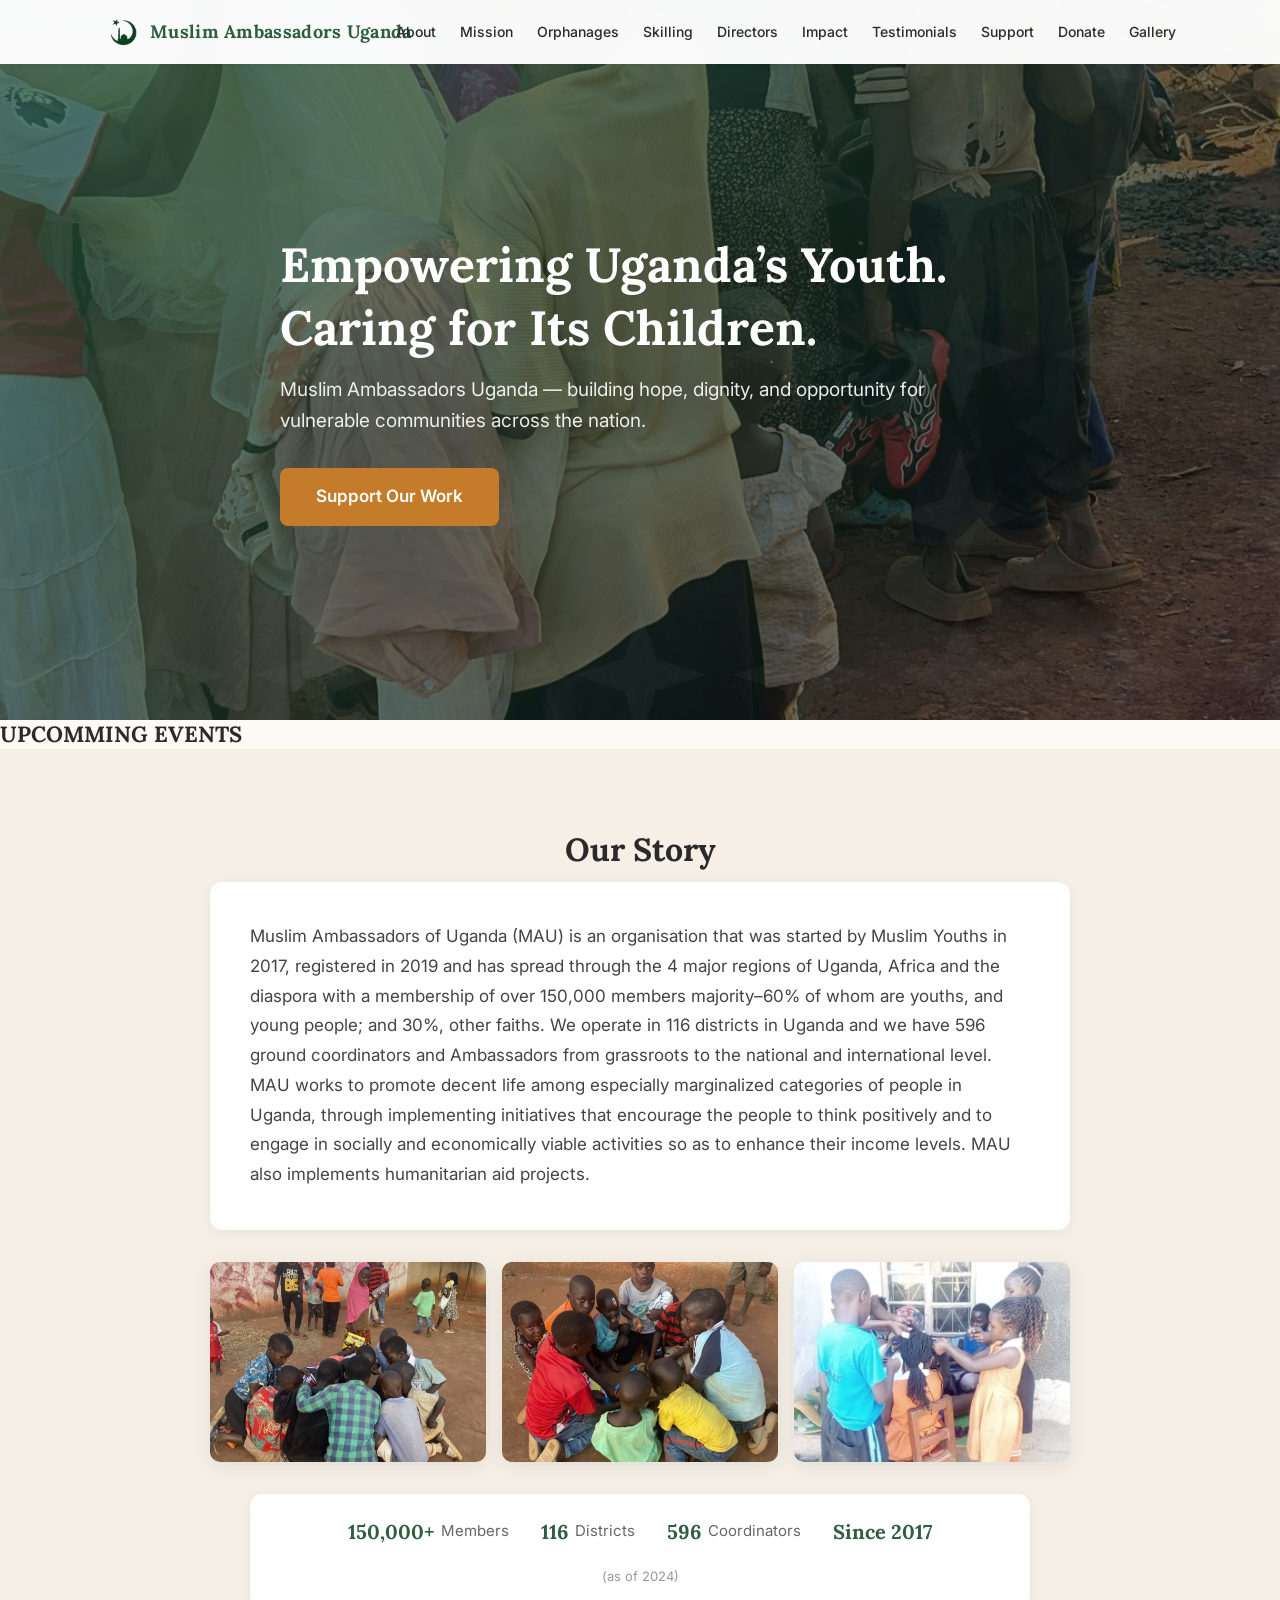
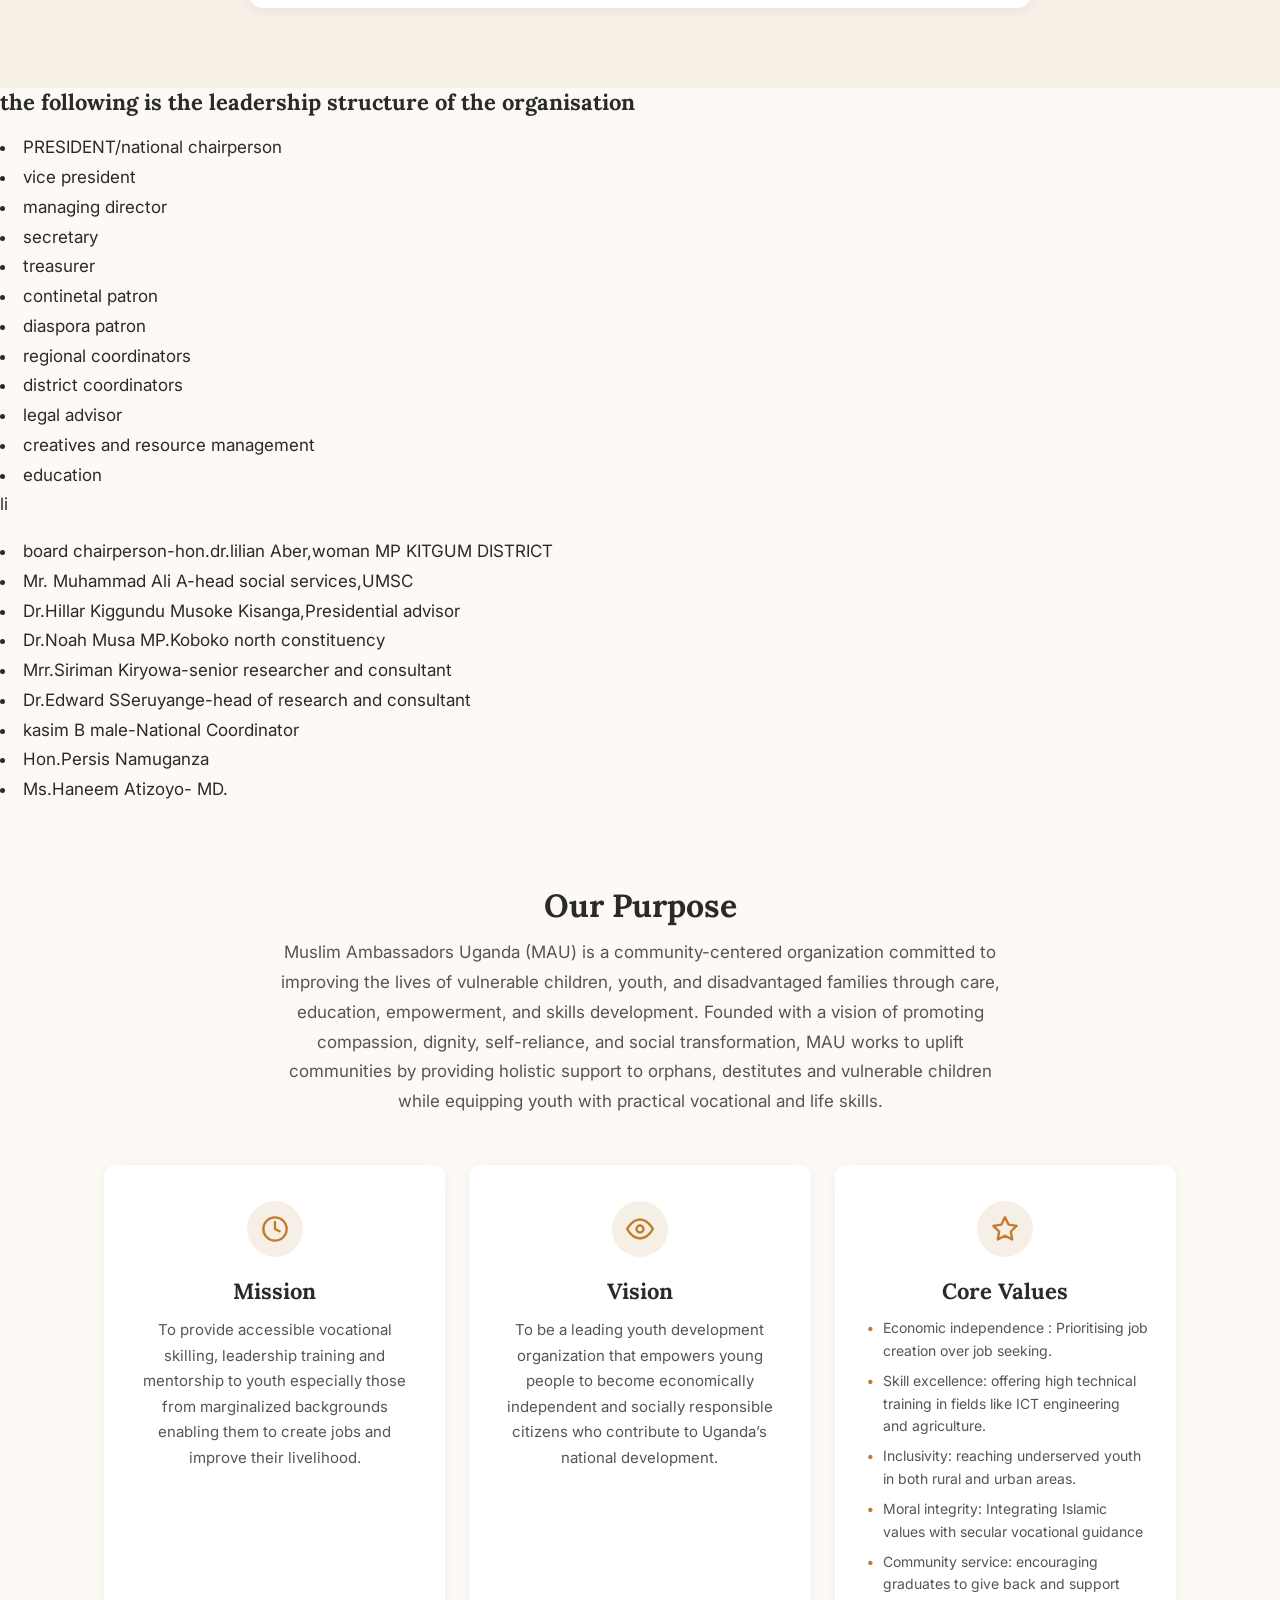
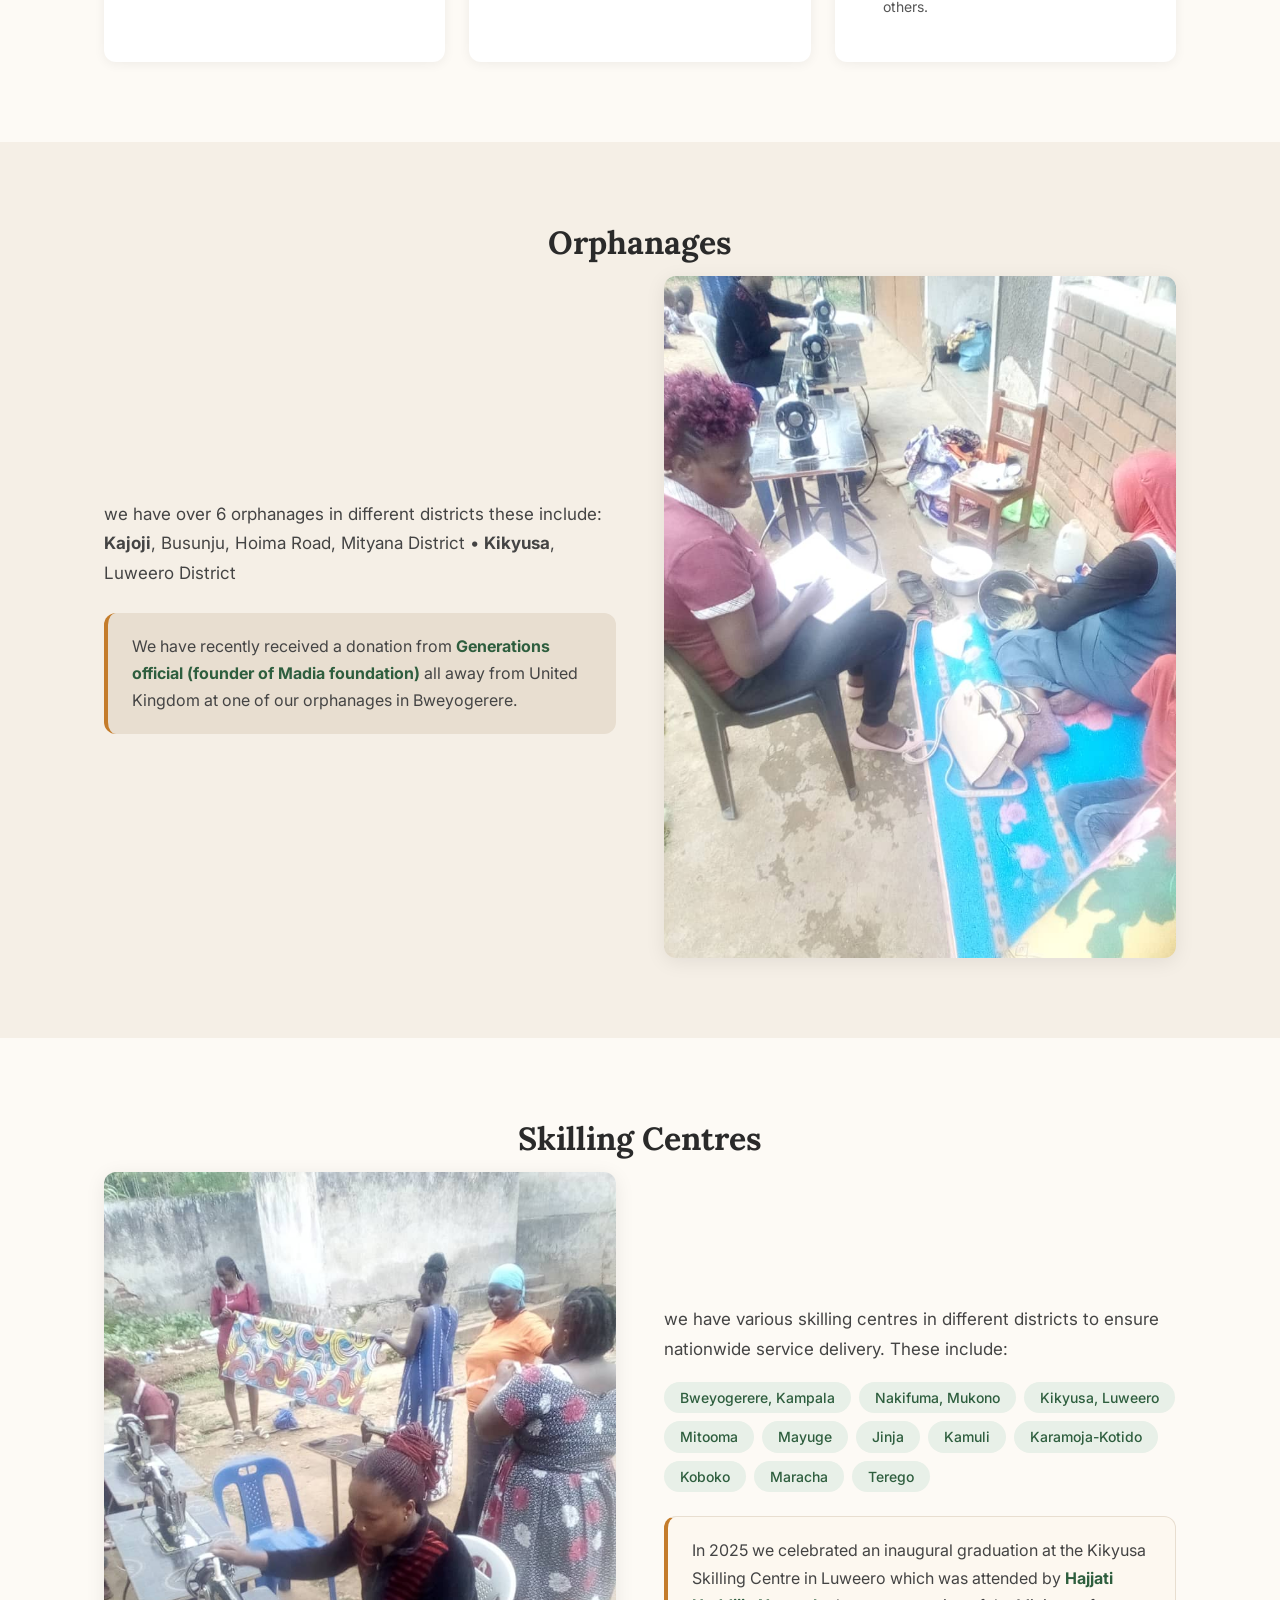
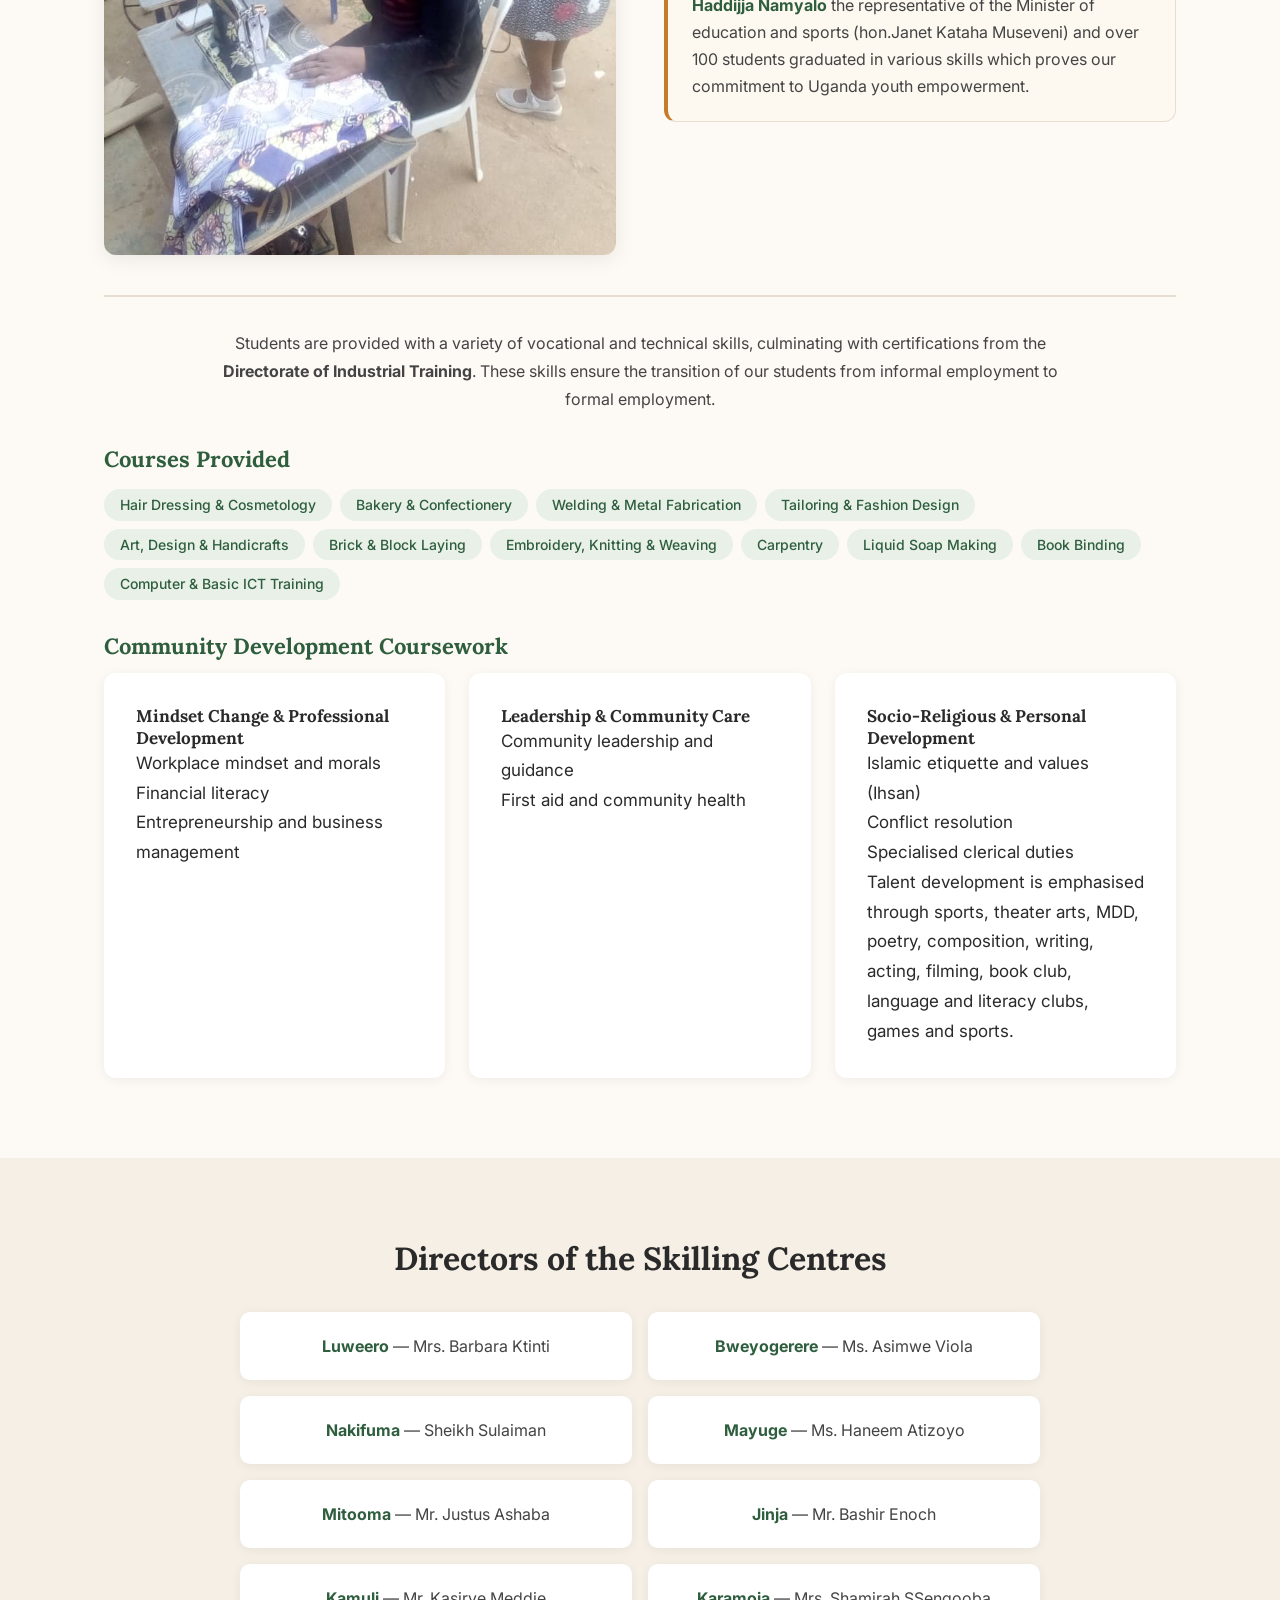
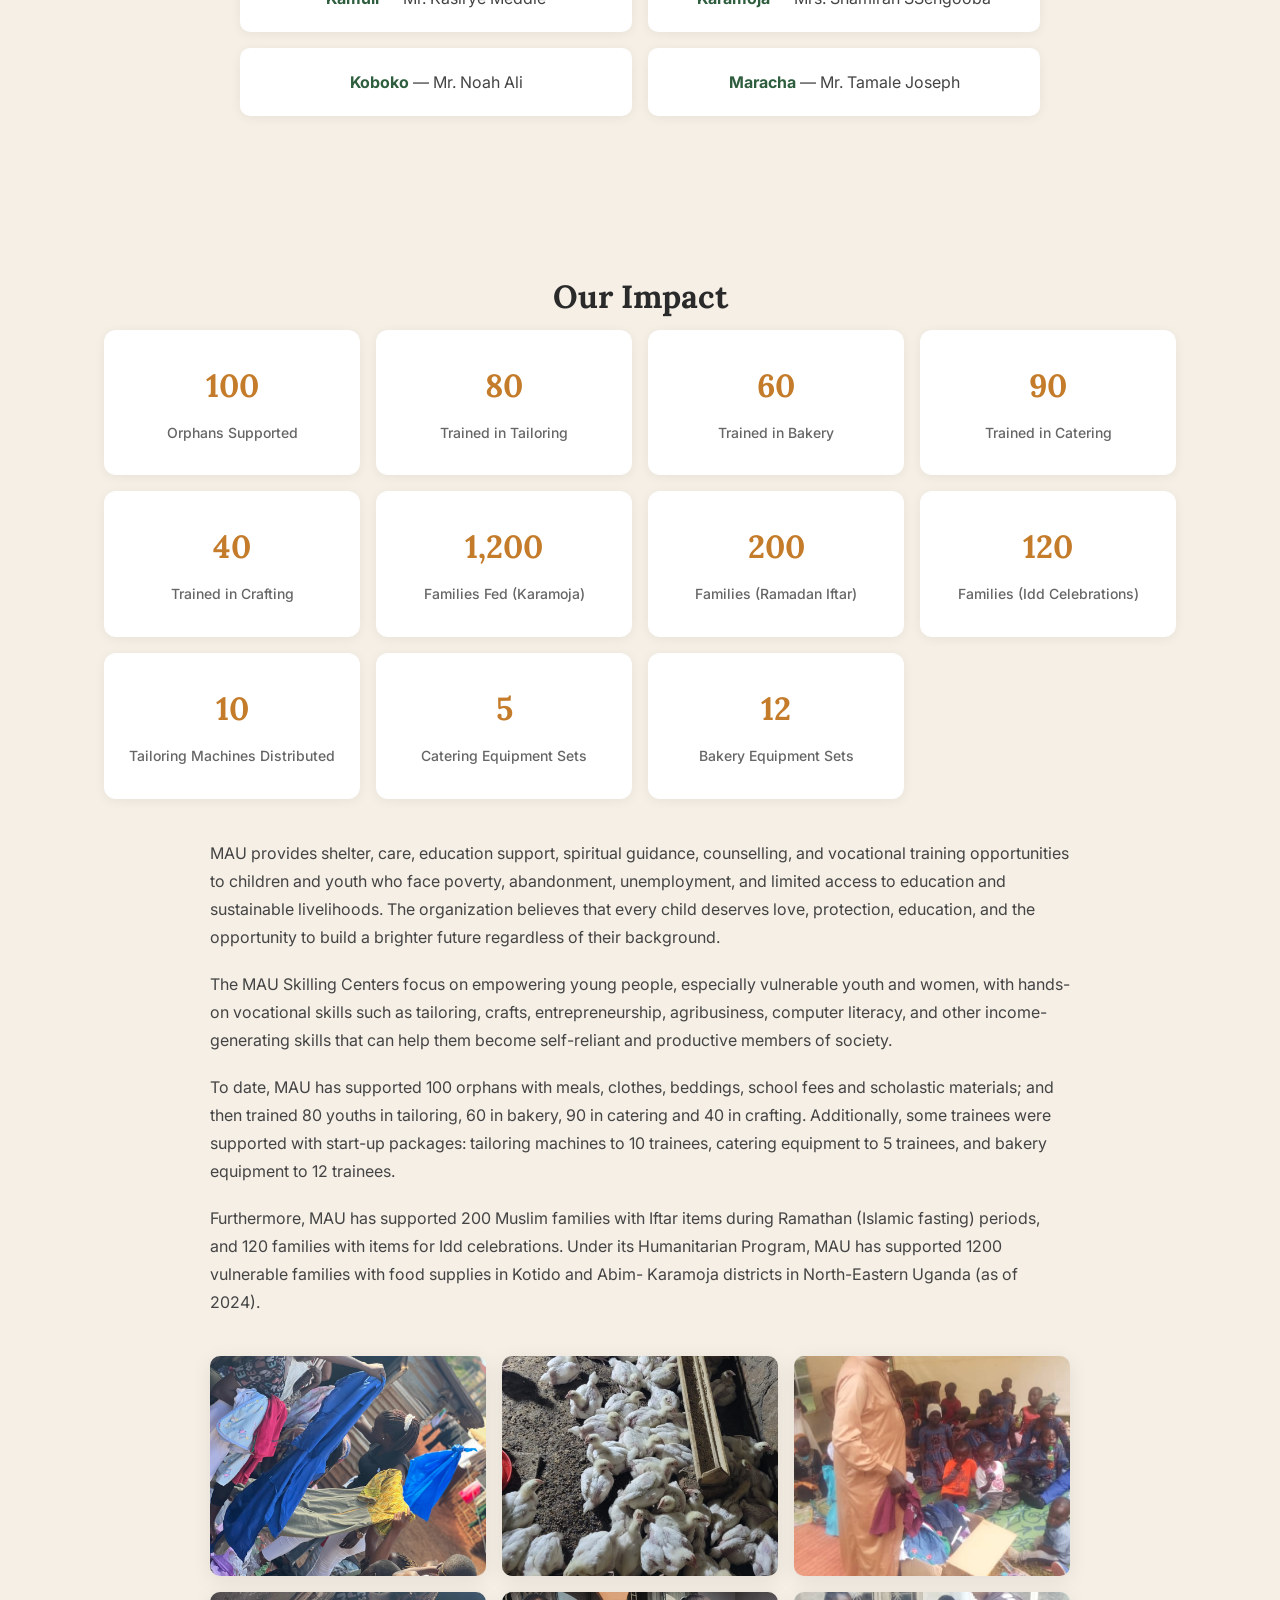
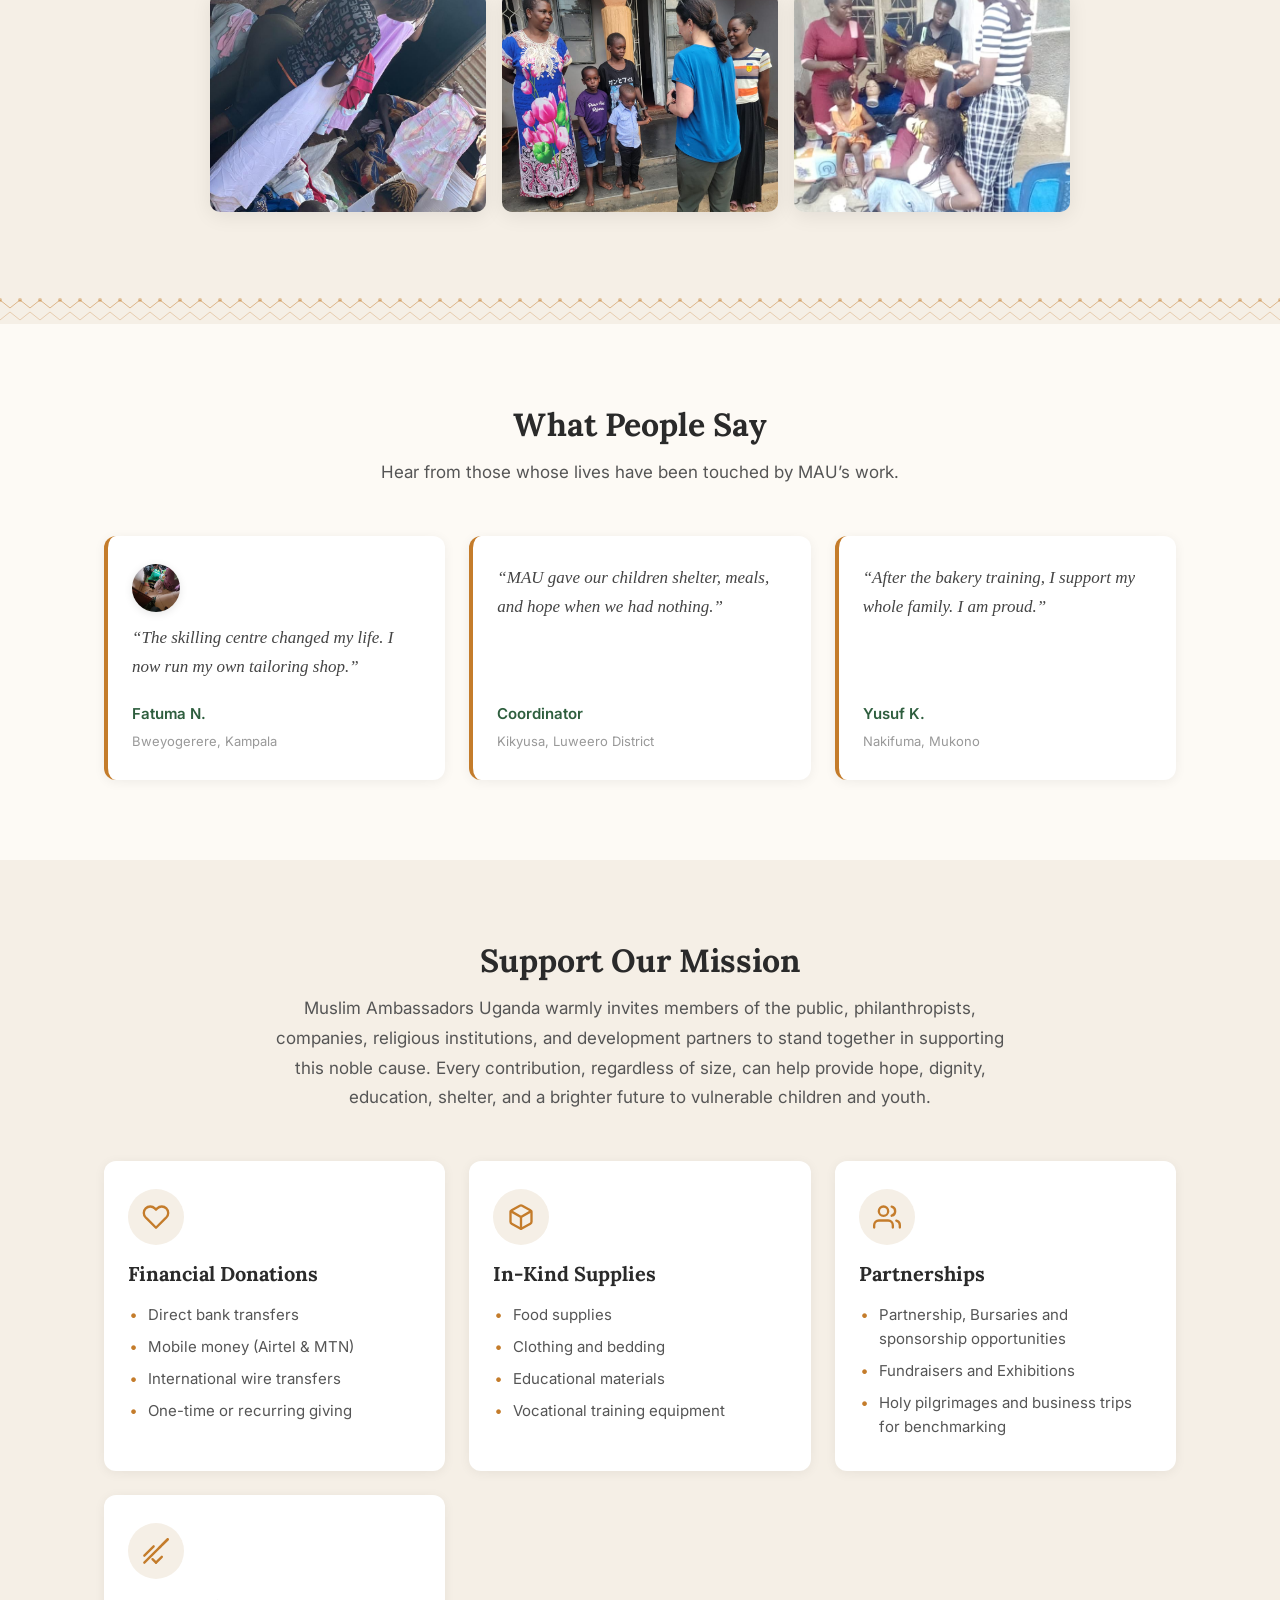
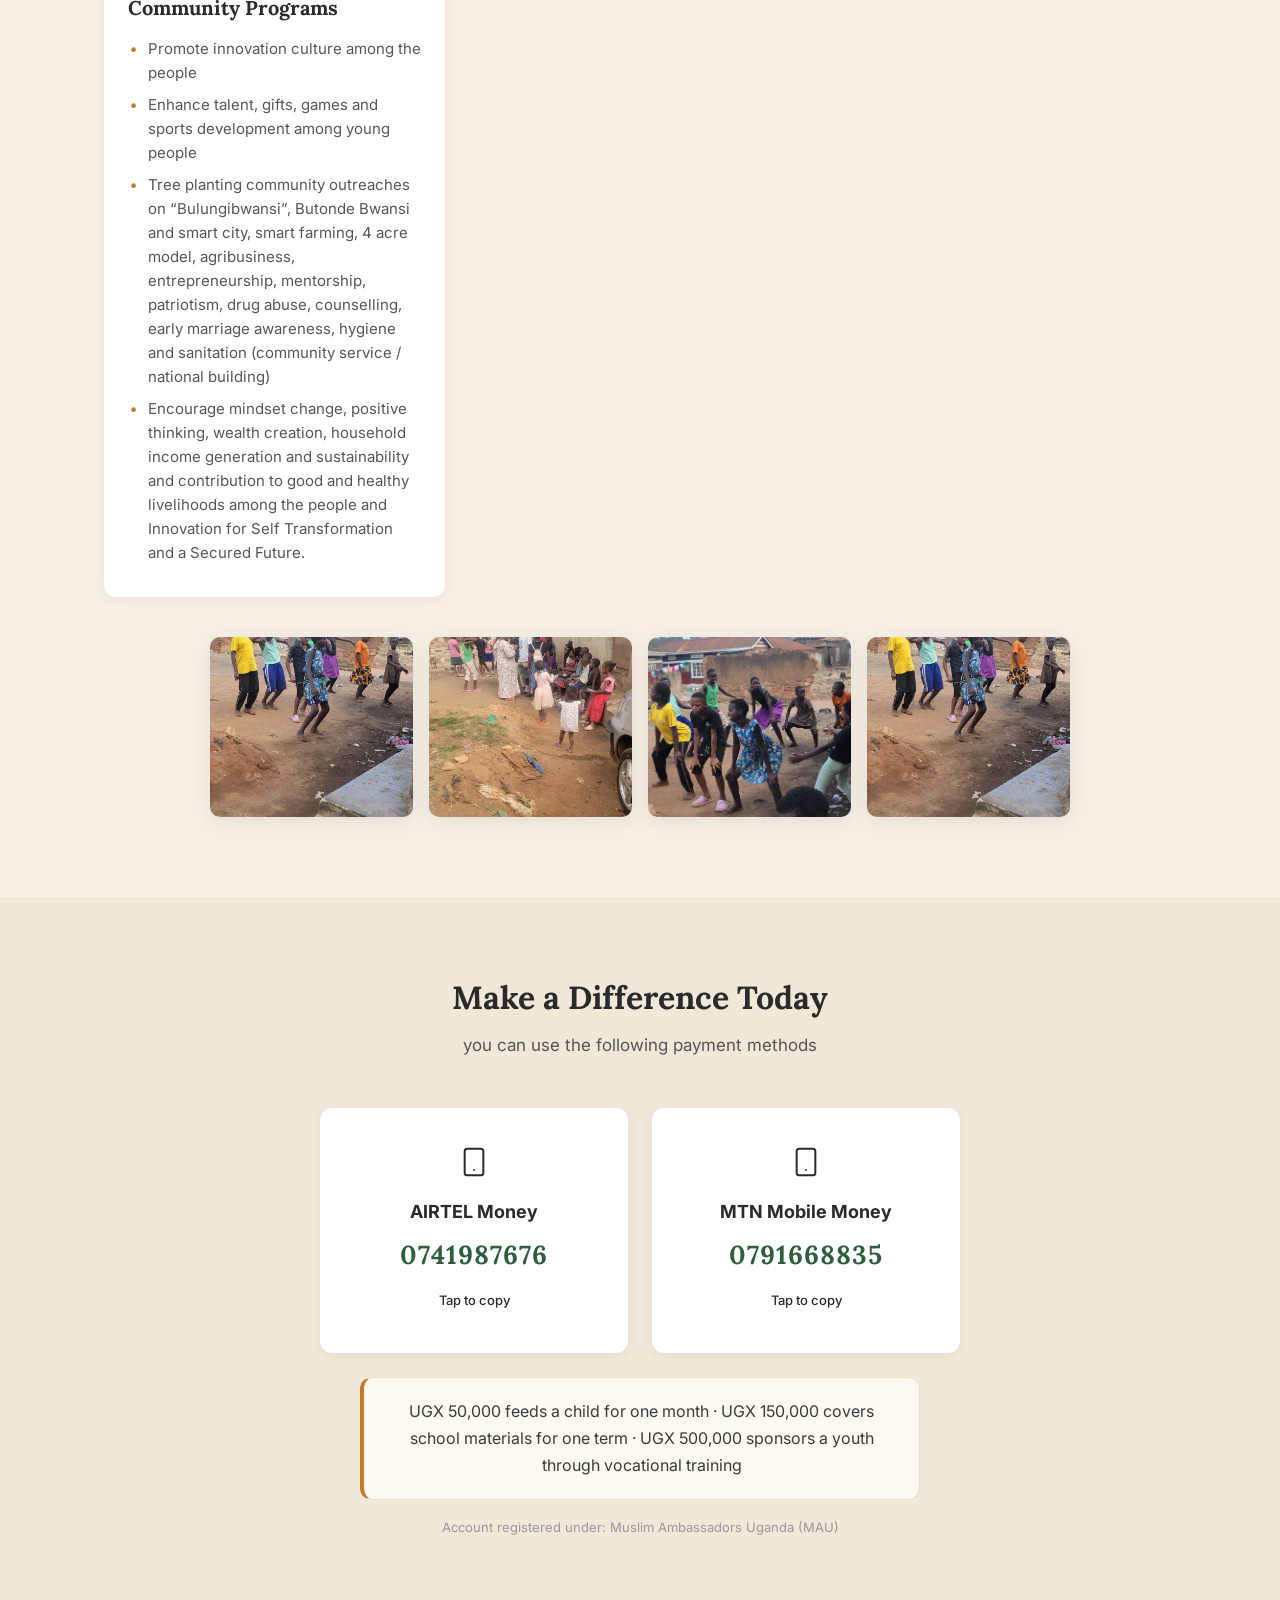
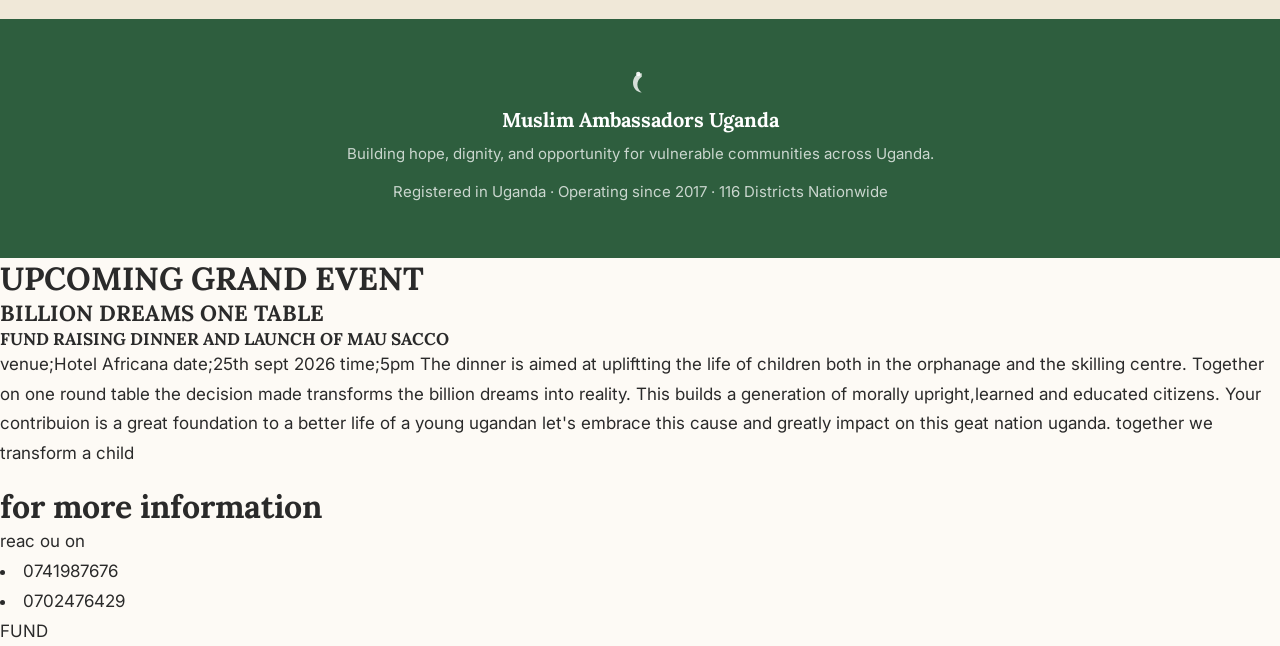
==== commit ca80f50b: "make it a button to take the user down to find the events" ====
--- a/index.html
+++ b/index.html
@@ -47,7 +47,7 @@
 				<p class="hero-subtitle">Muslim Ambassadors Uganda &mdash; building hope, dignity, and opportunity for vulnerable communities across the nation.</p>
 				<a href="#donate" class="btn btn-primary">Support Our Work</a>
 			</div>
-		</section>
+		</section><section><h3>UPCOMMING EVENTS</h3></section>
 
 		<!-- ABOUT / BACKGROUND -->
 		<section class="section section-alt" id="about">
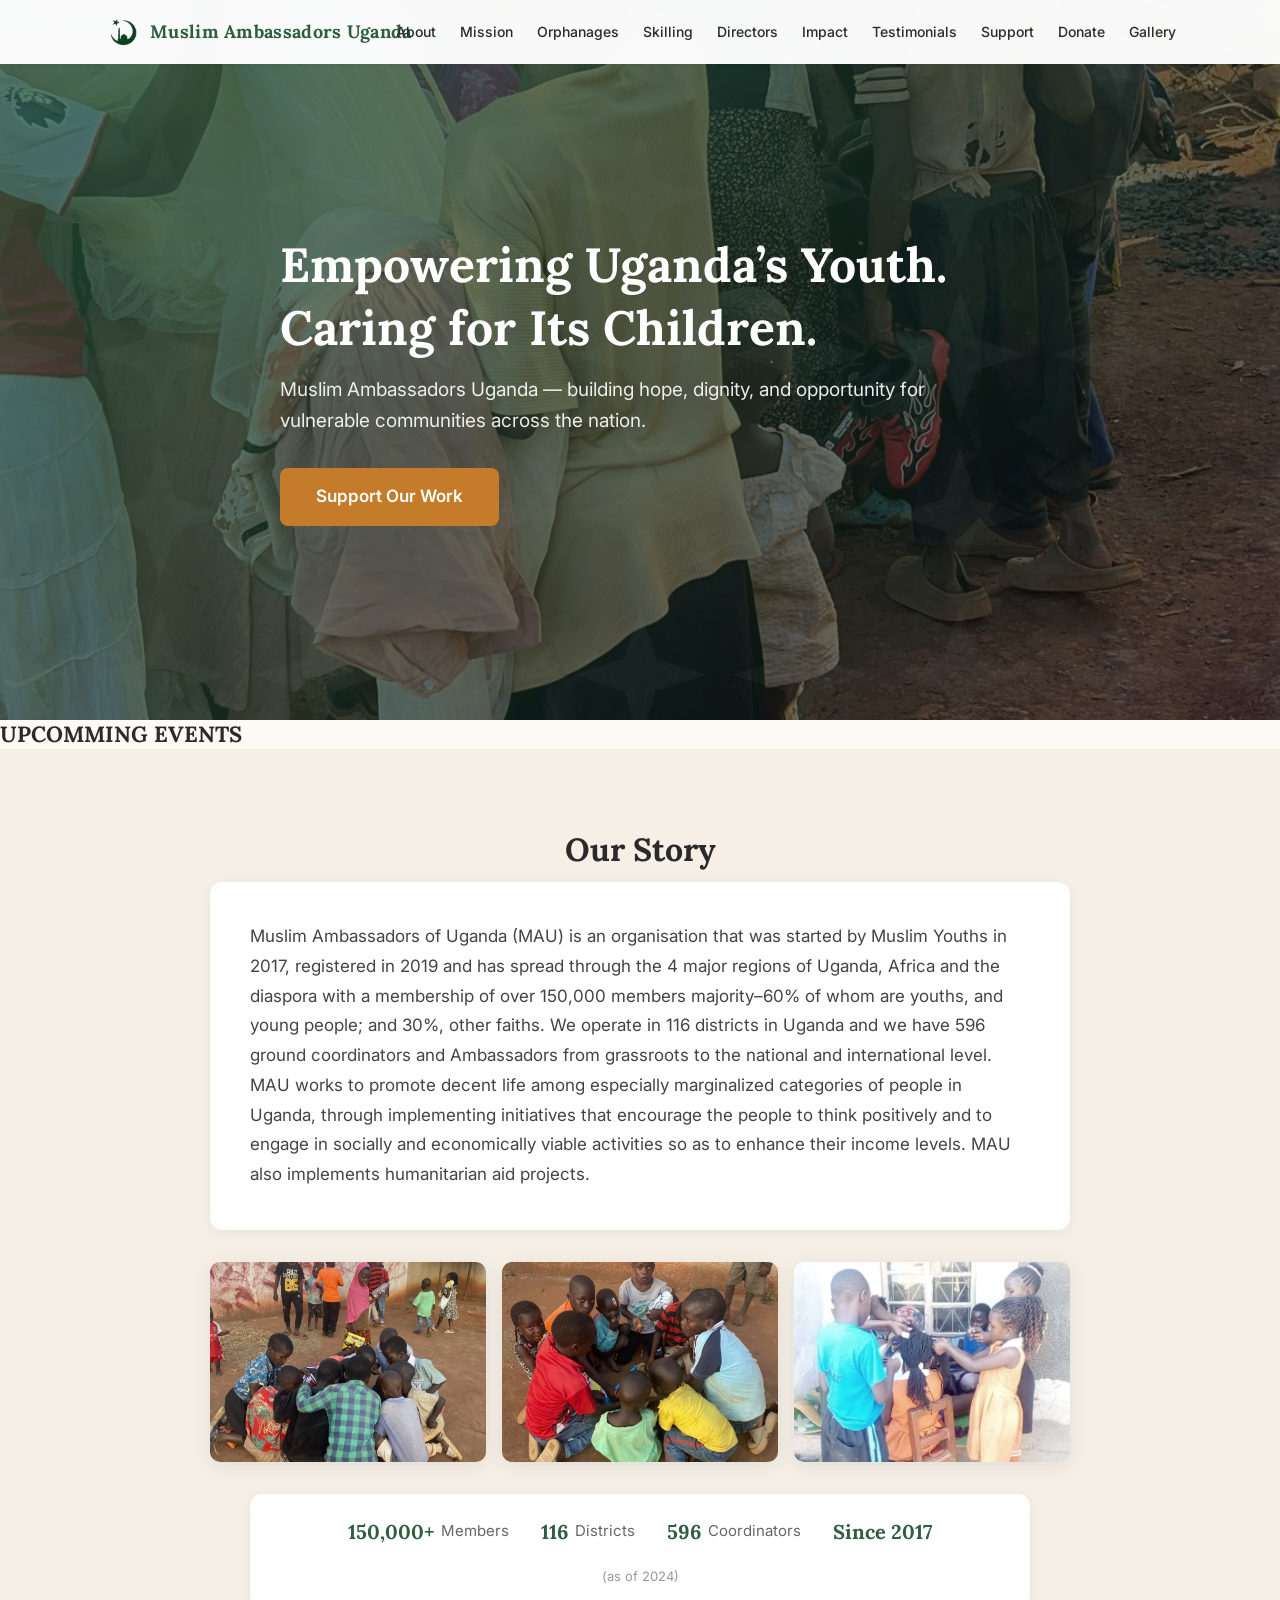
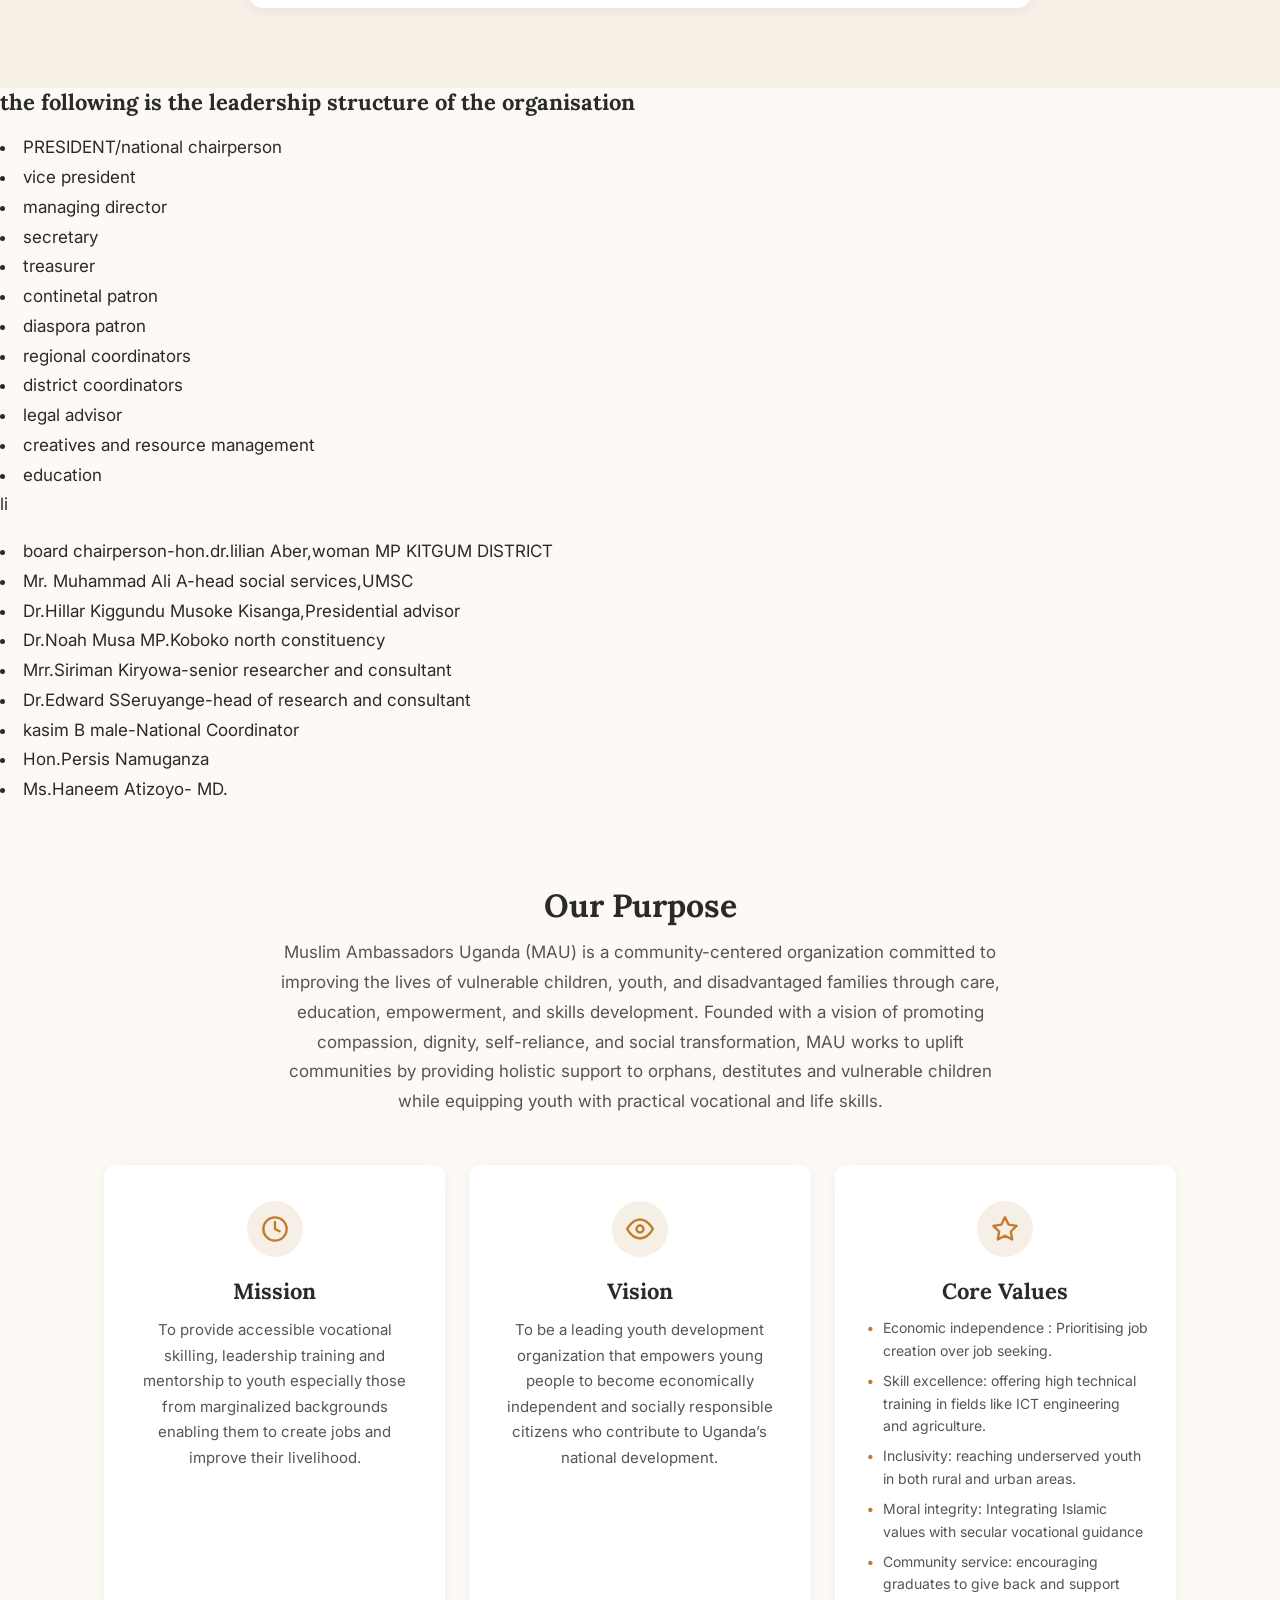
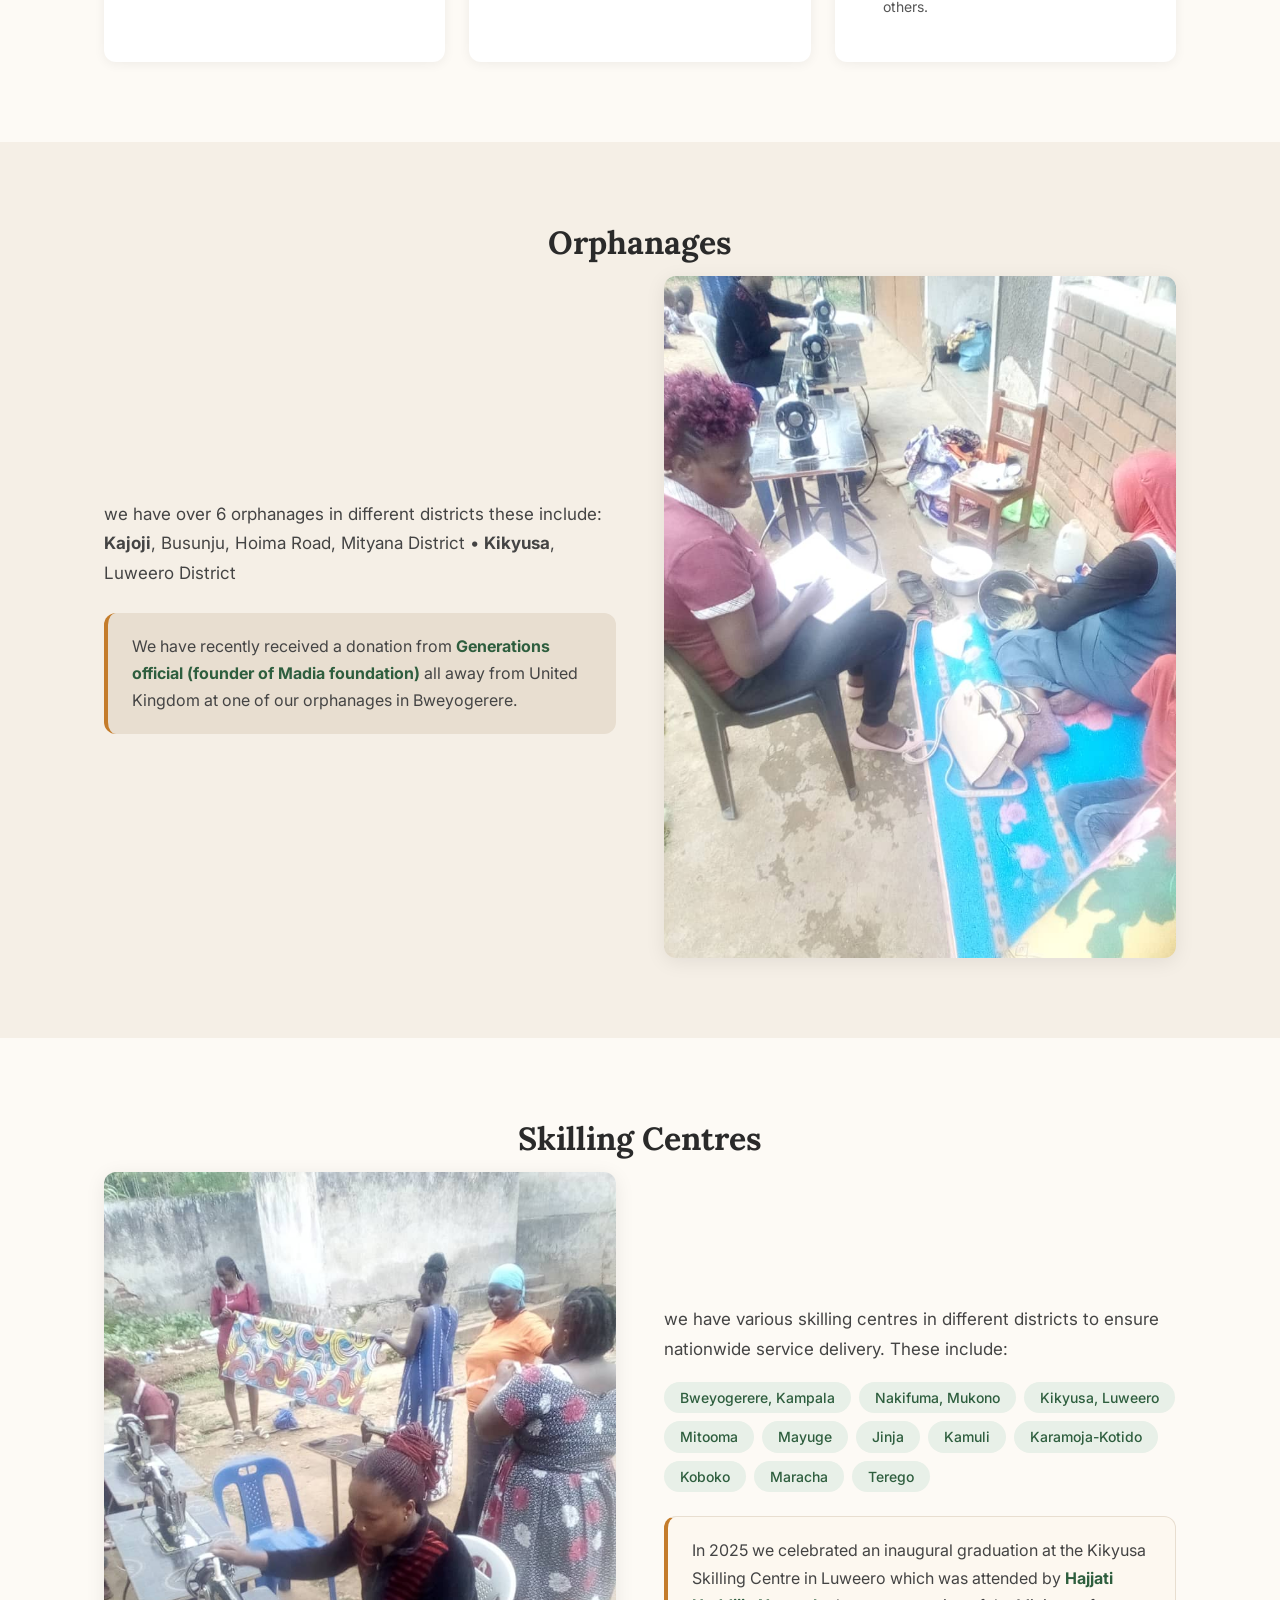
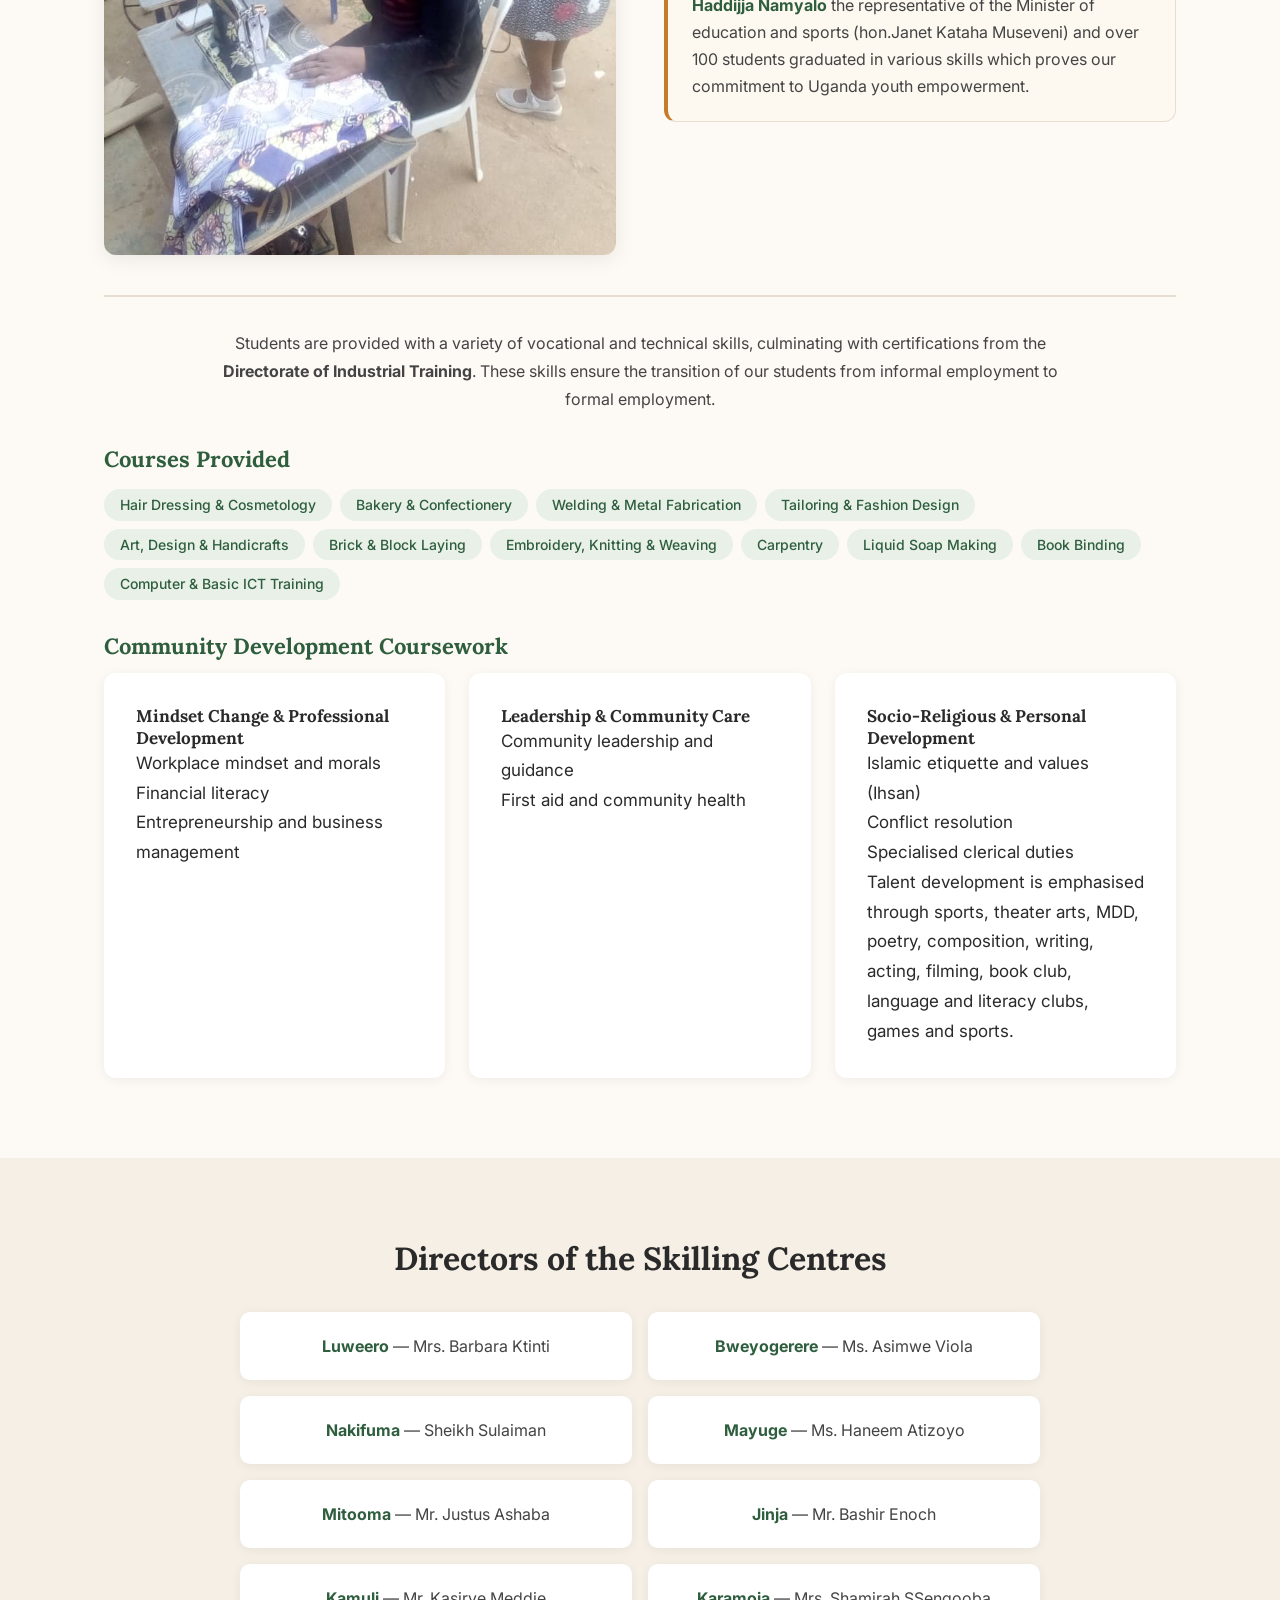
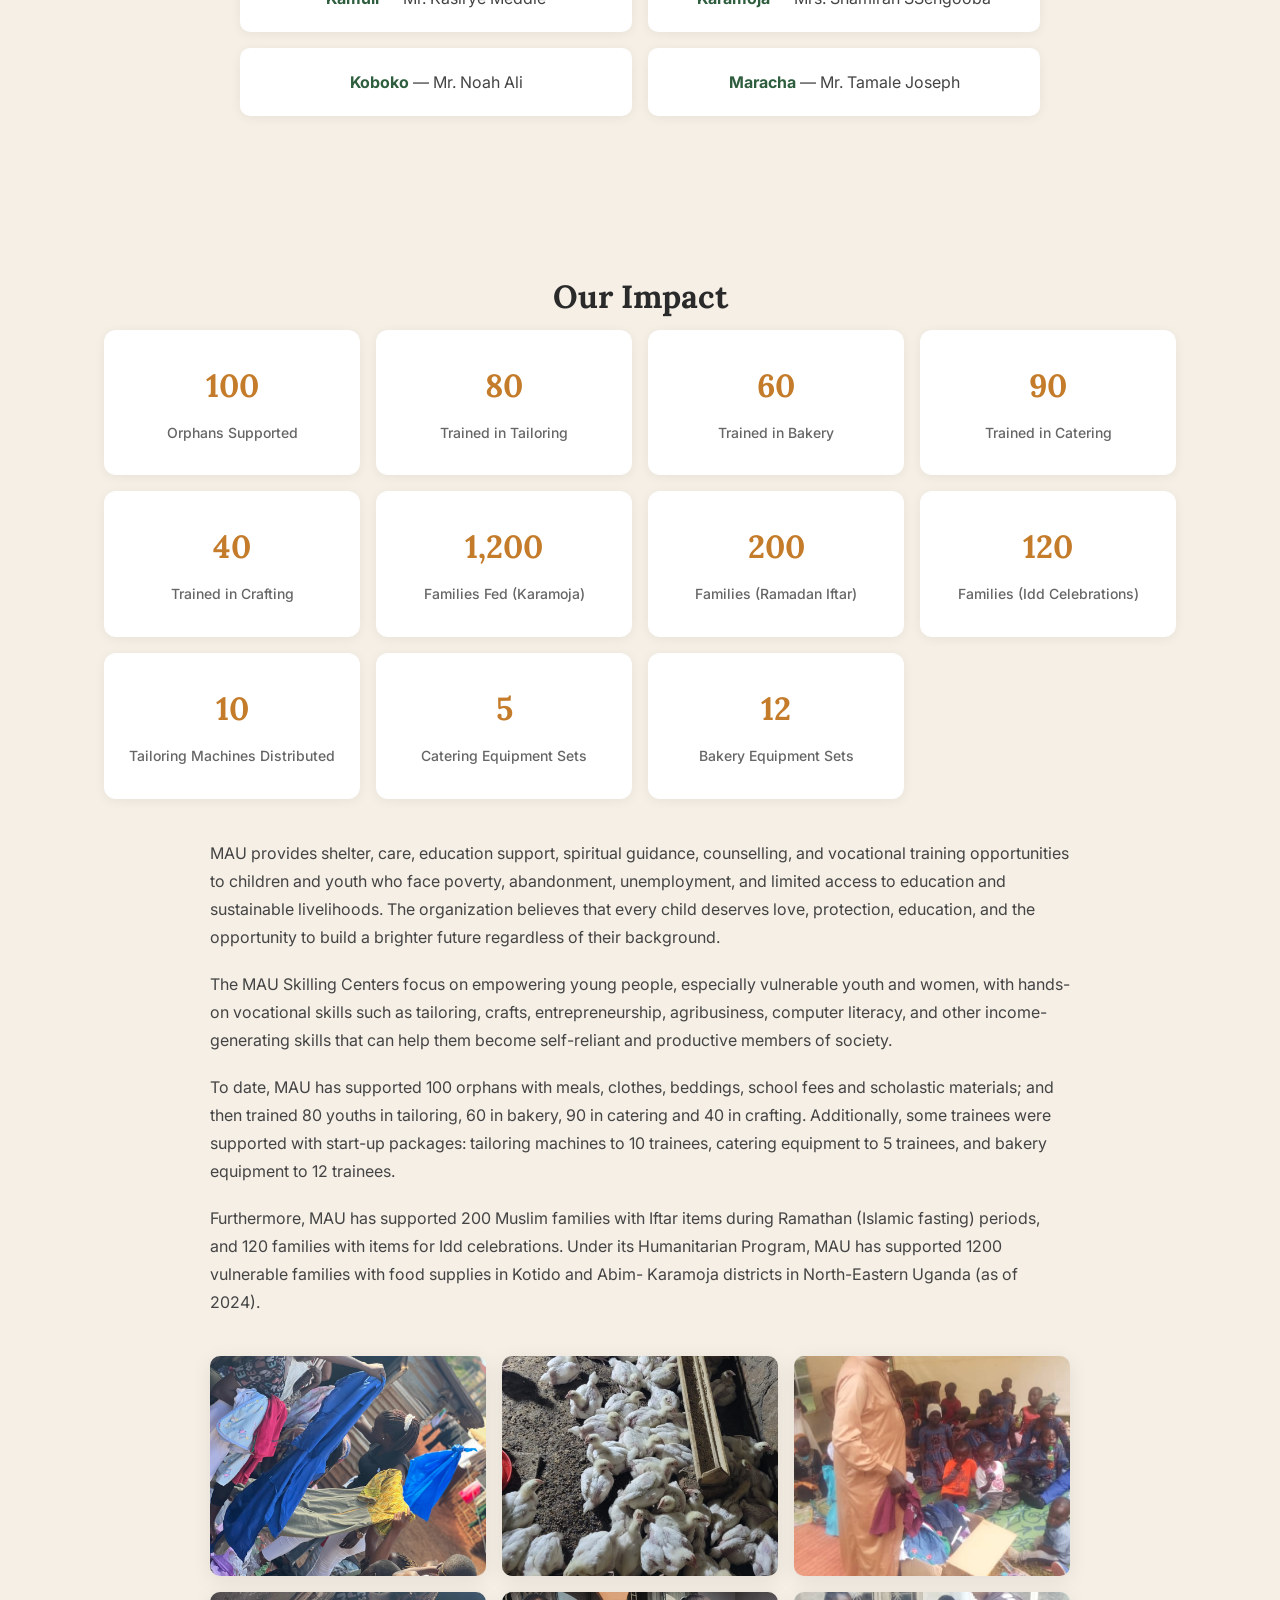
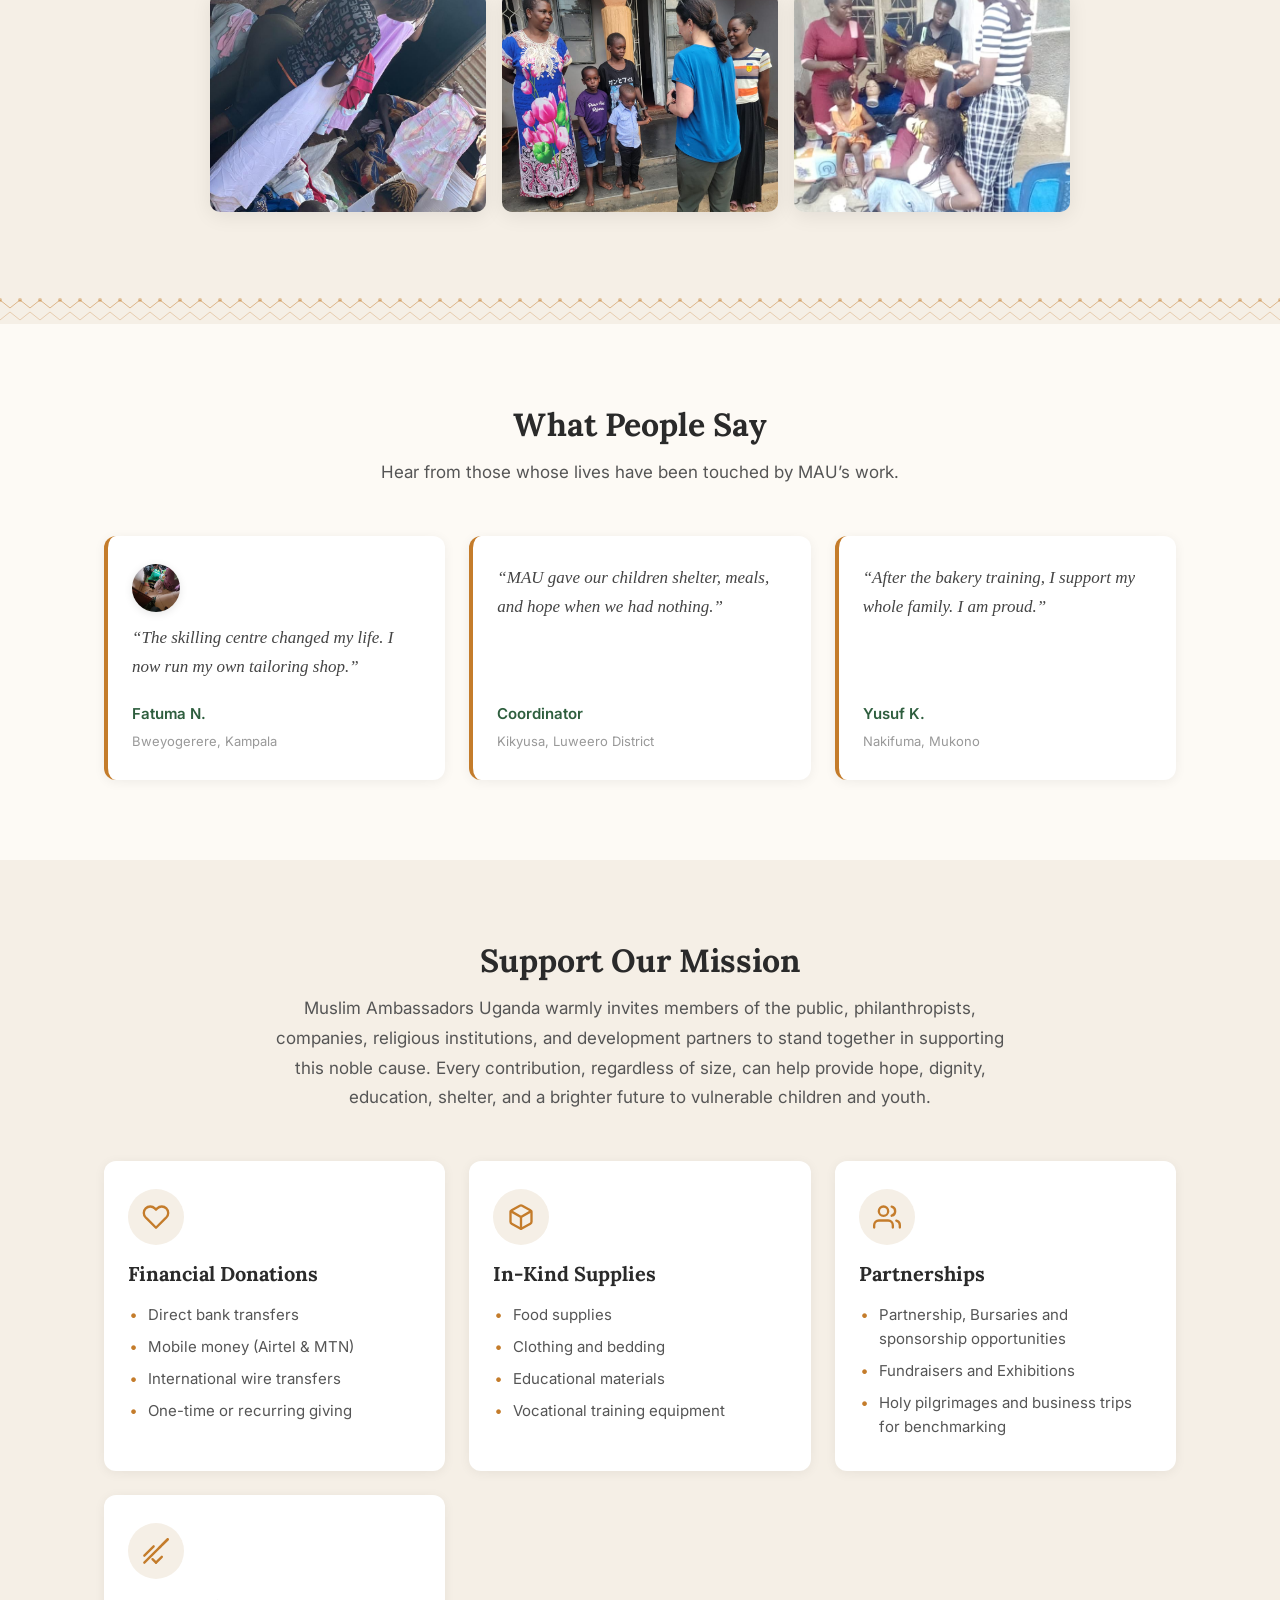
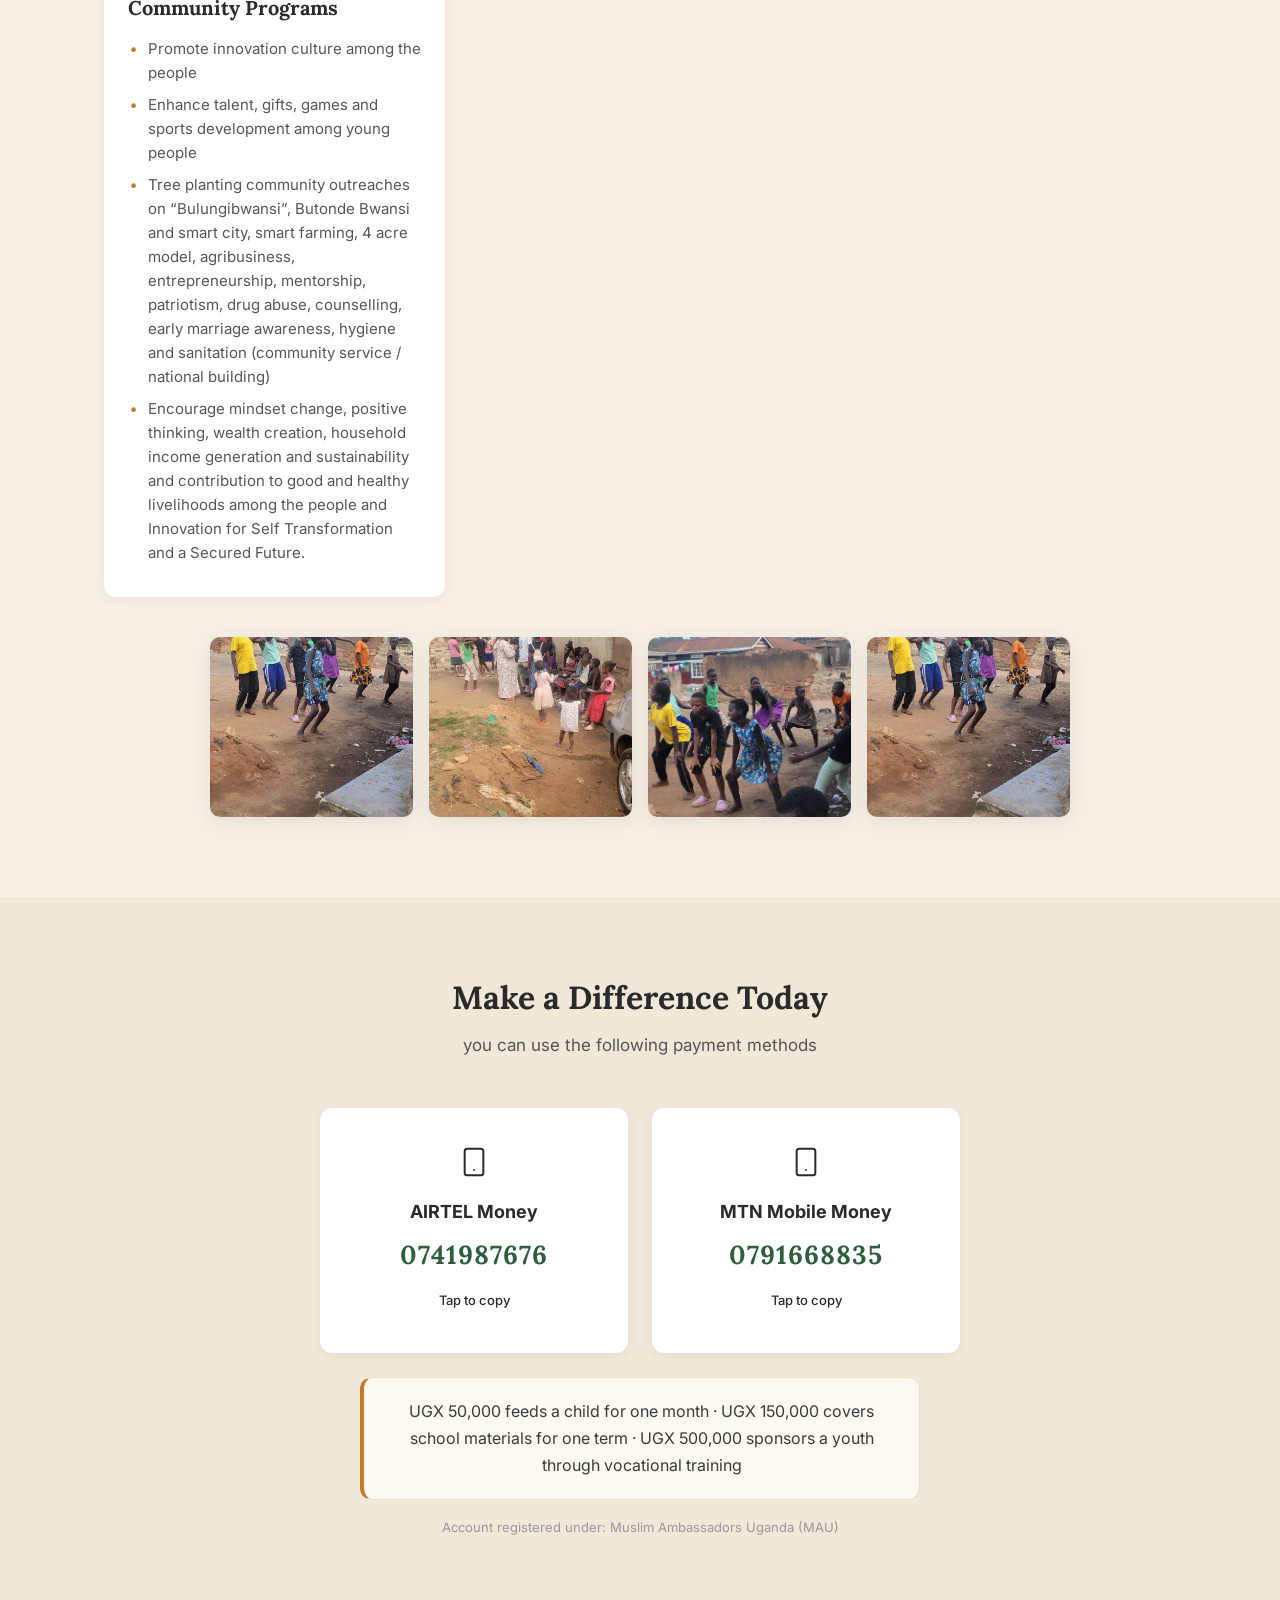
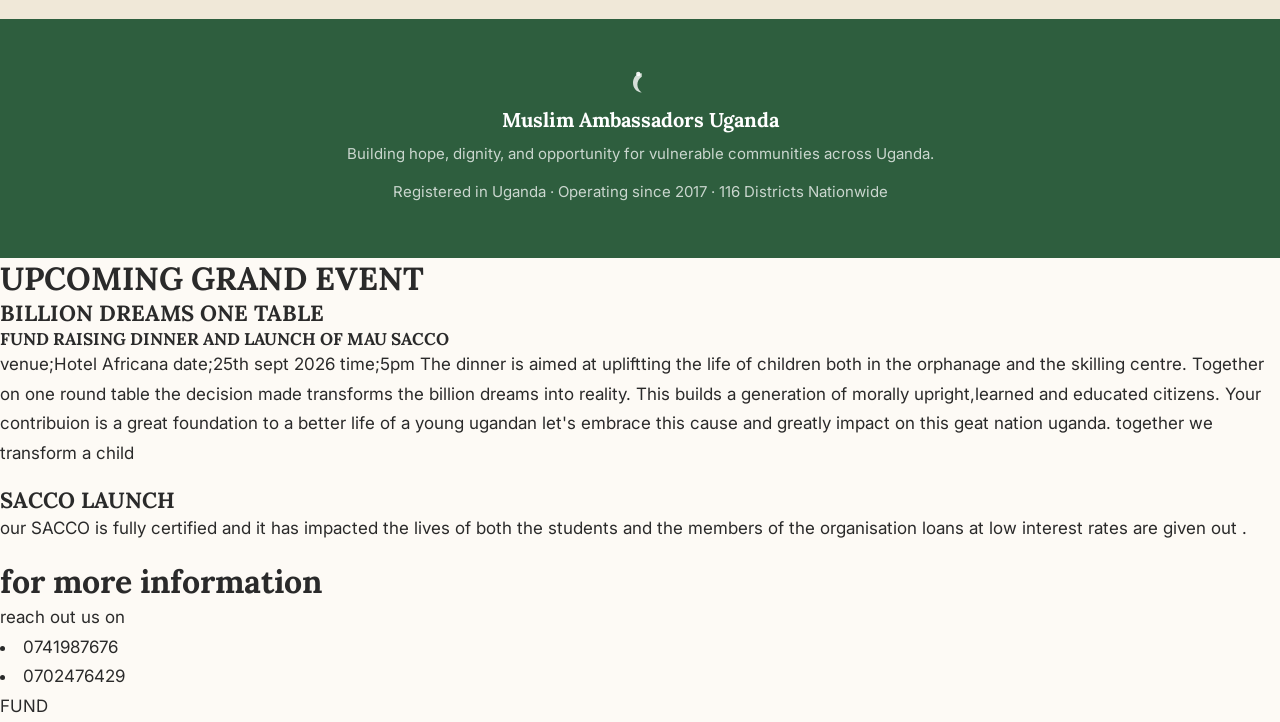
==== commit dcee69e5: "added donation videos" ====
--- a/index.html
+++ b/index.html
@@ -564,8 +564,12 @@
 		Your contribuion is a great foundation to a better life of a young ugandan 
 		let's embrace this cause and greatly impact on this geat nation uganda.
 		together we transform a child
+		<h3>SACCO LAUNCH</h3>
+		<p>our SACCO is fully  certified and it has  impacted the lives of both the students and the members of the organisation
+			loans at low interest rates are given out .
+		</p>
 <h2>for more information</h2>
-		reac ou on
+		reach out us on
 		<li>0741987676</li>
 		<li>0702476429</li>
 	</p>
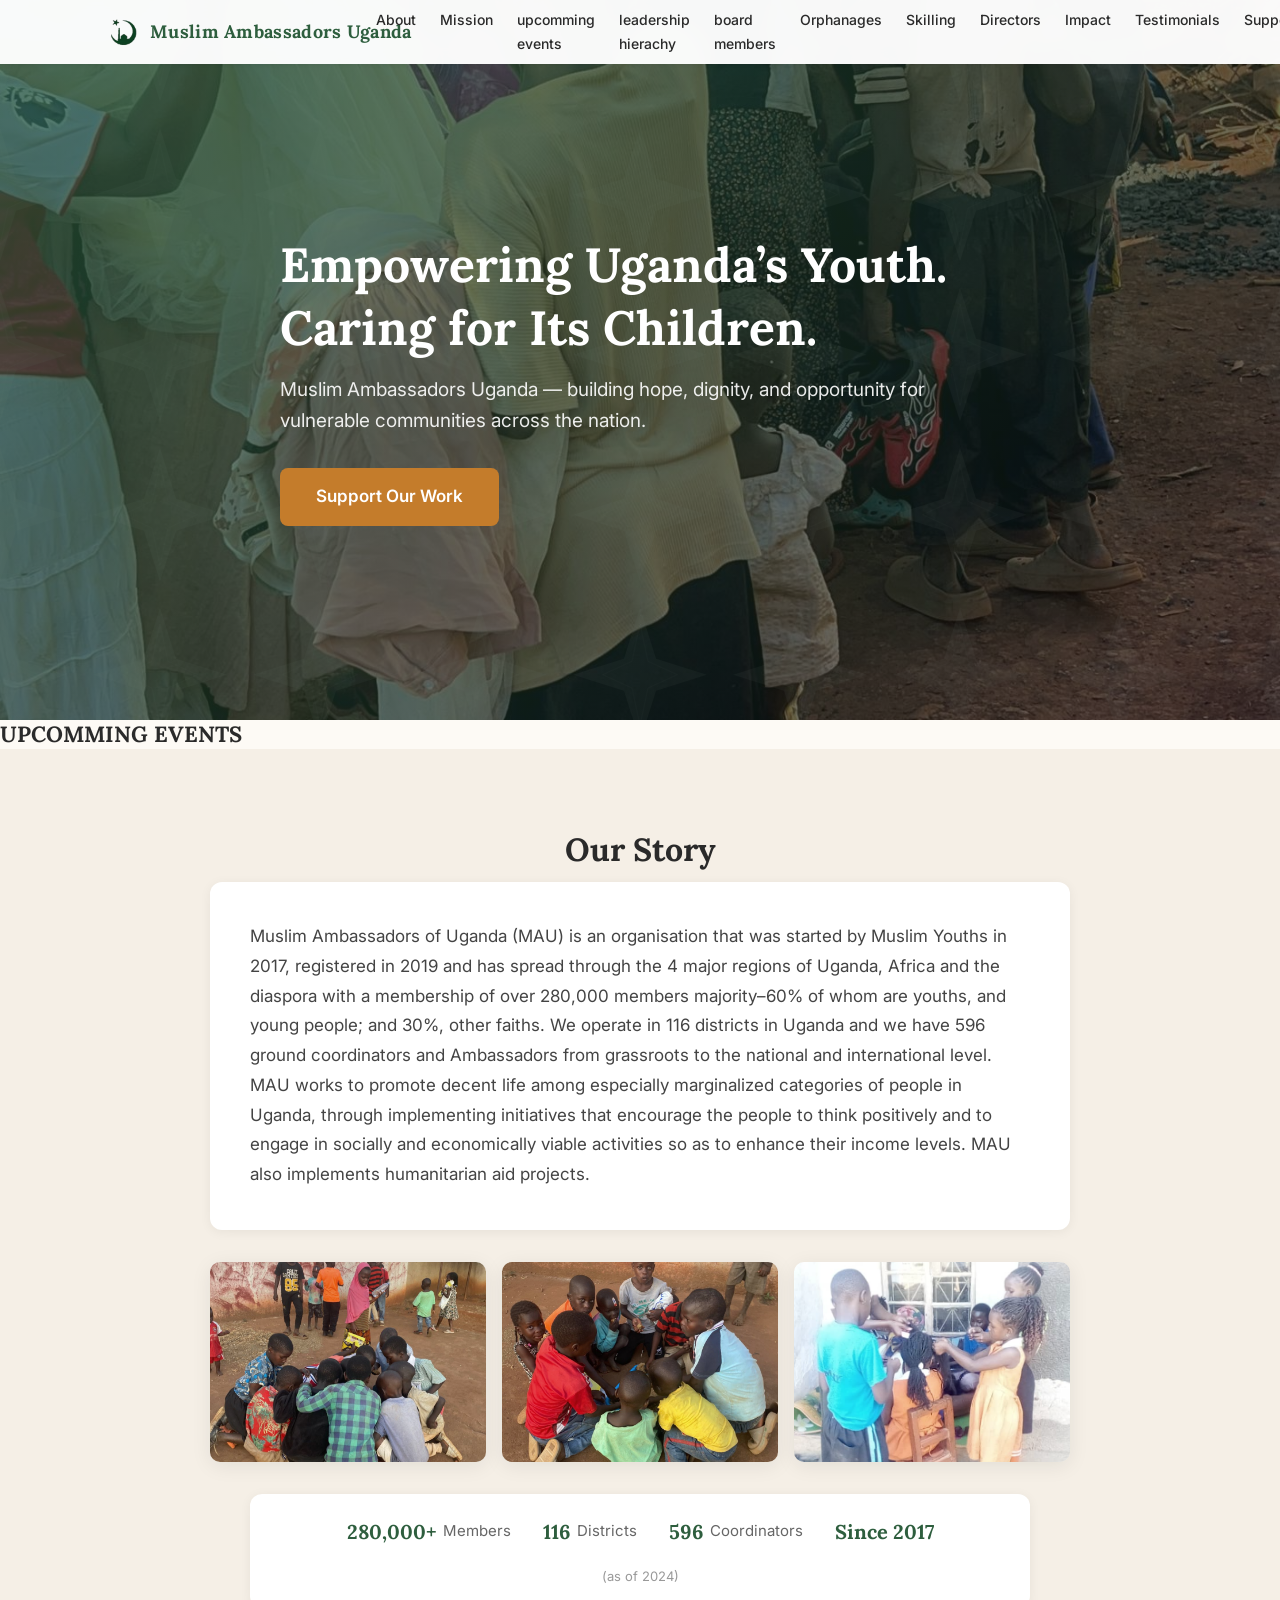
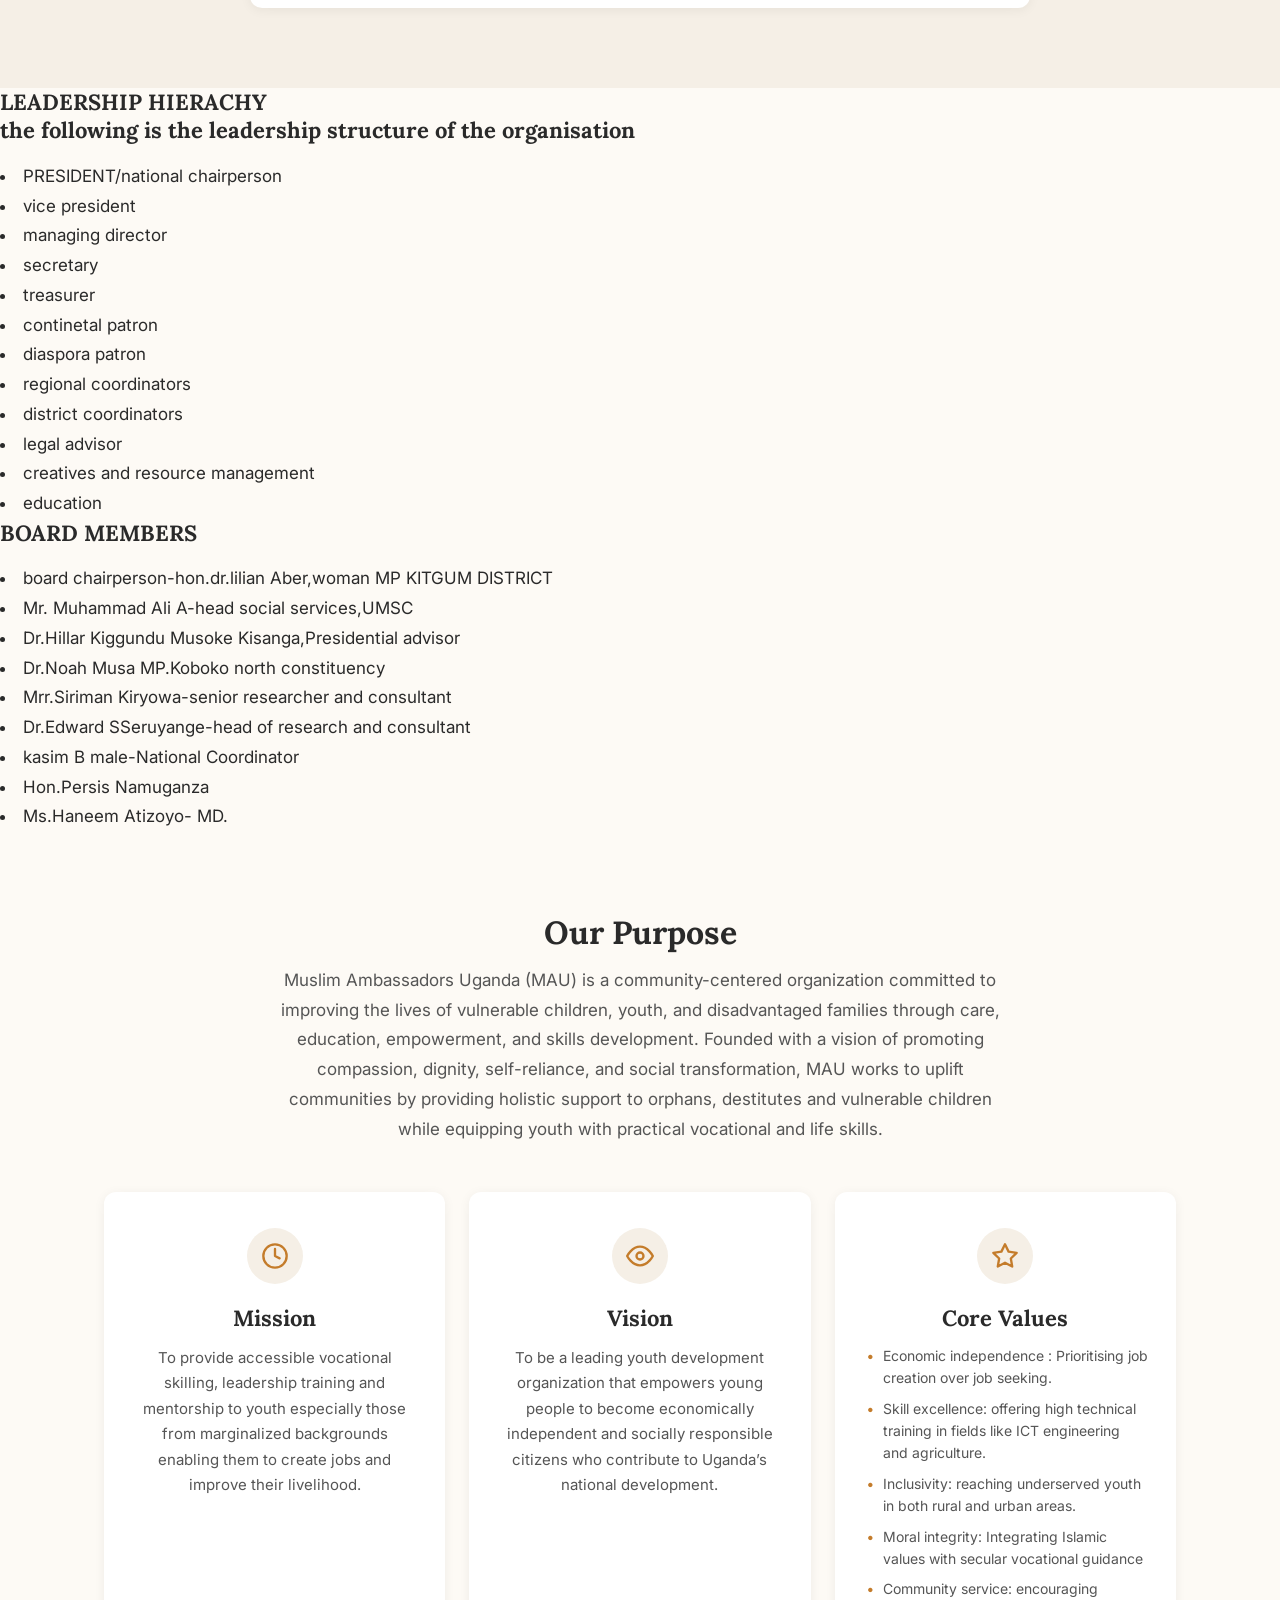
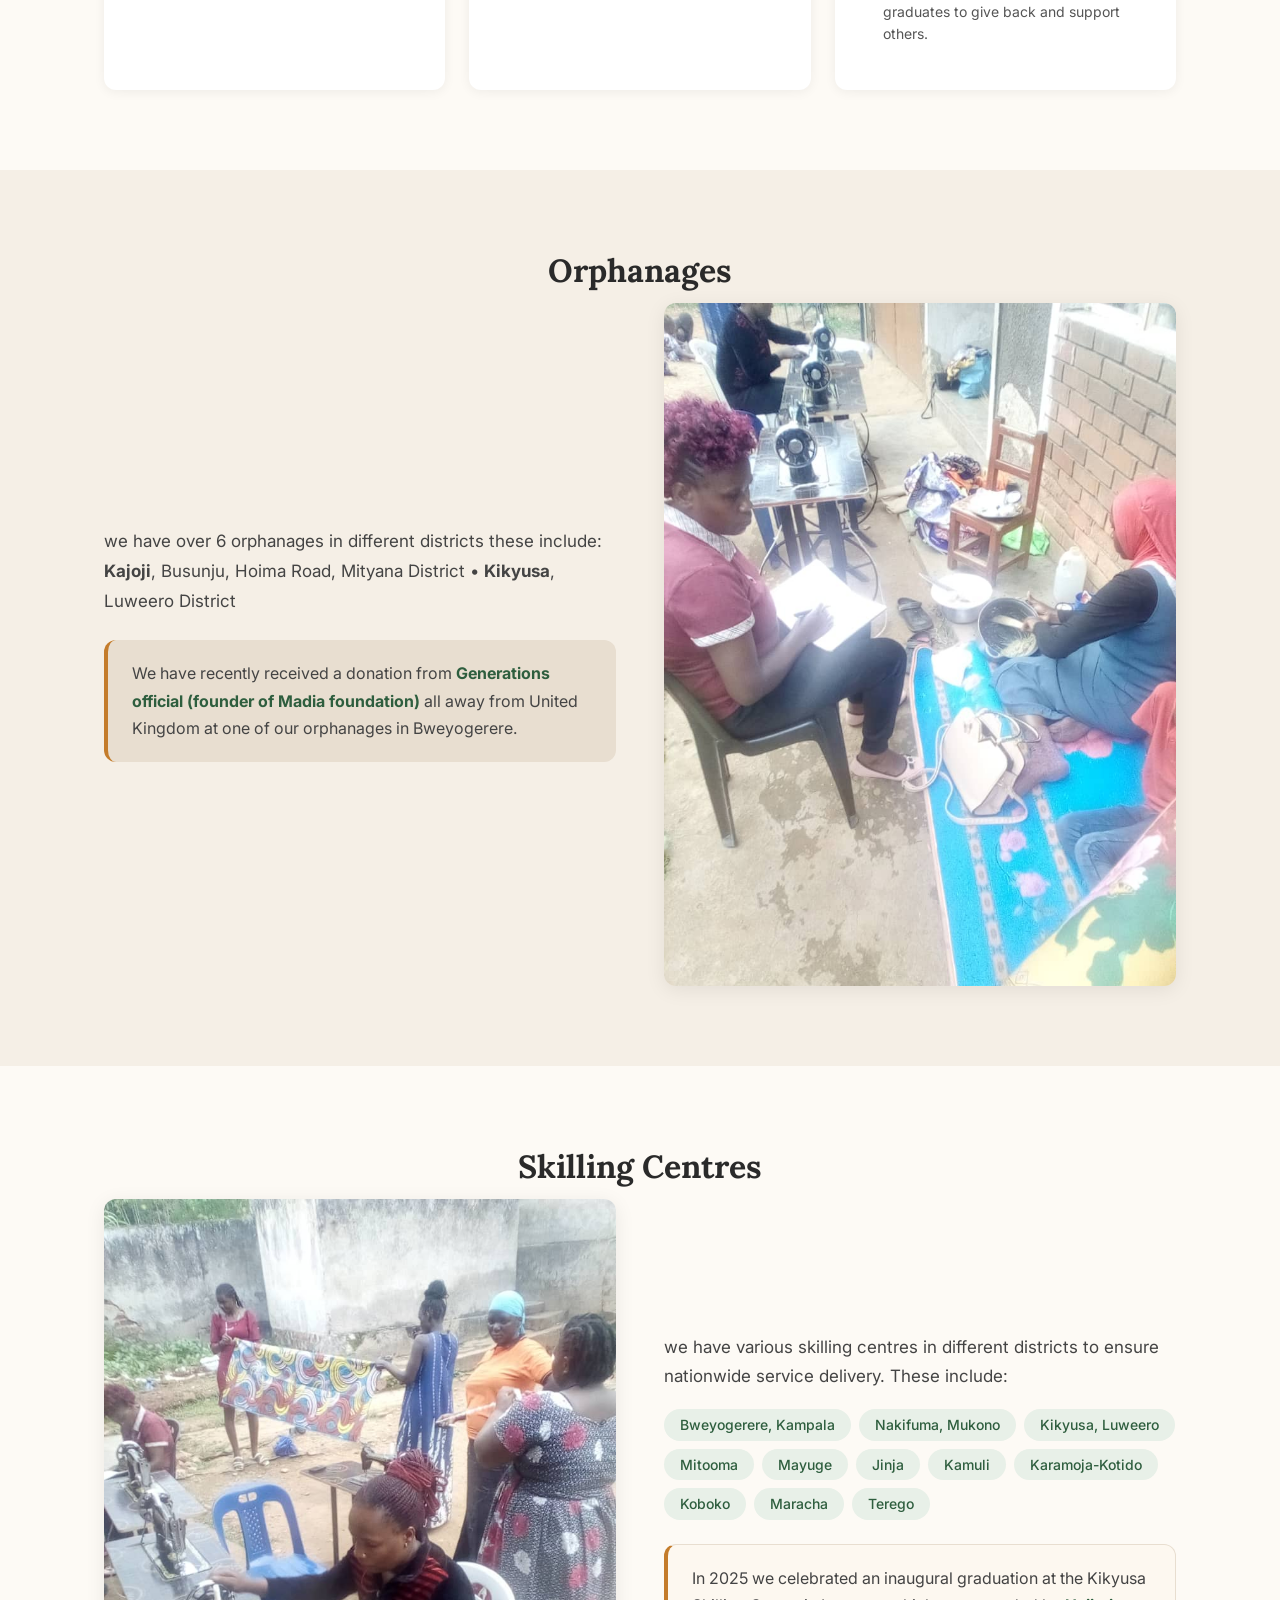
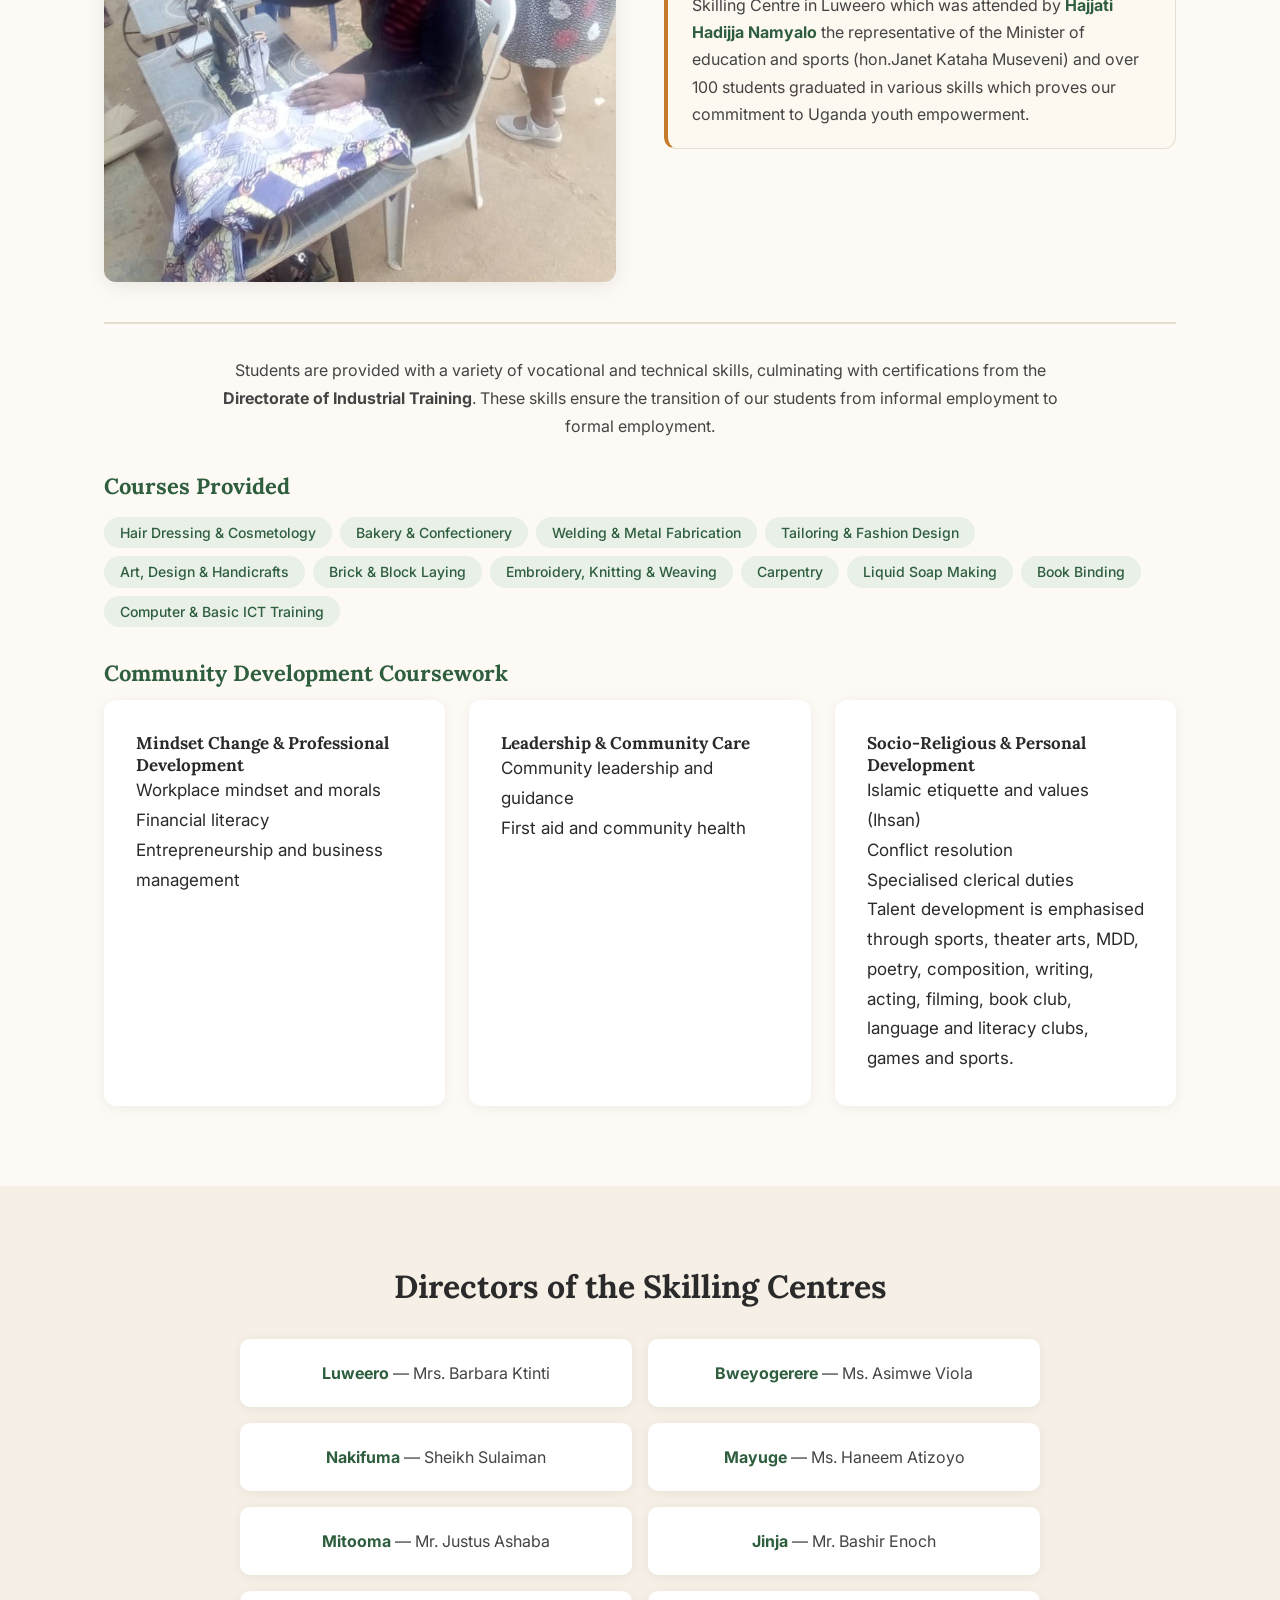
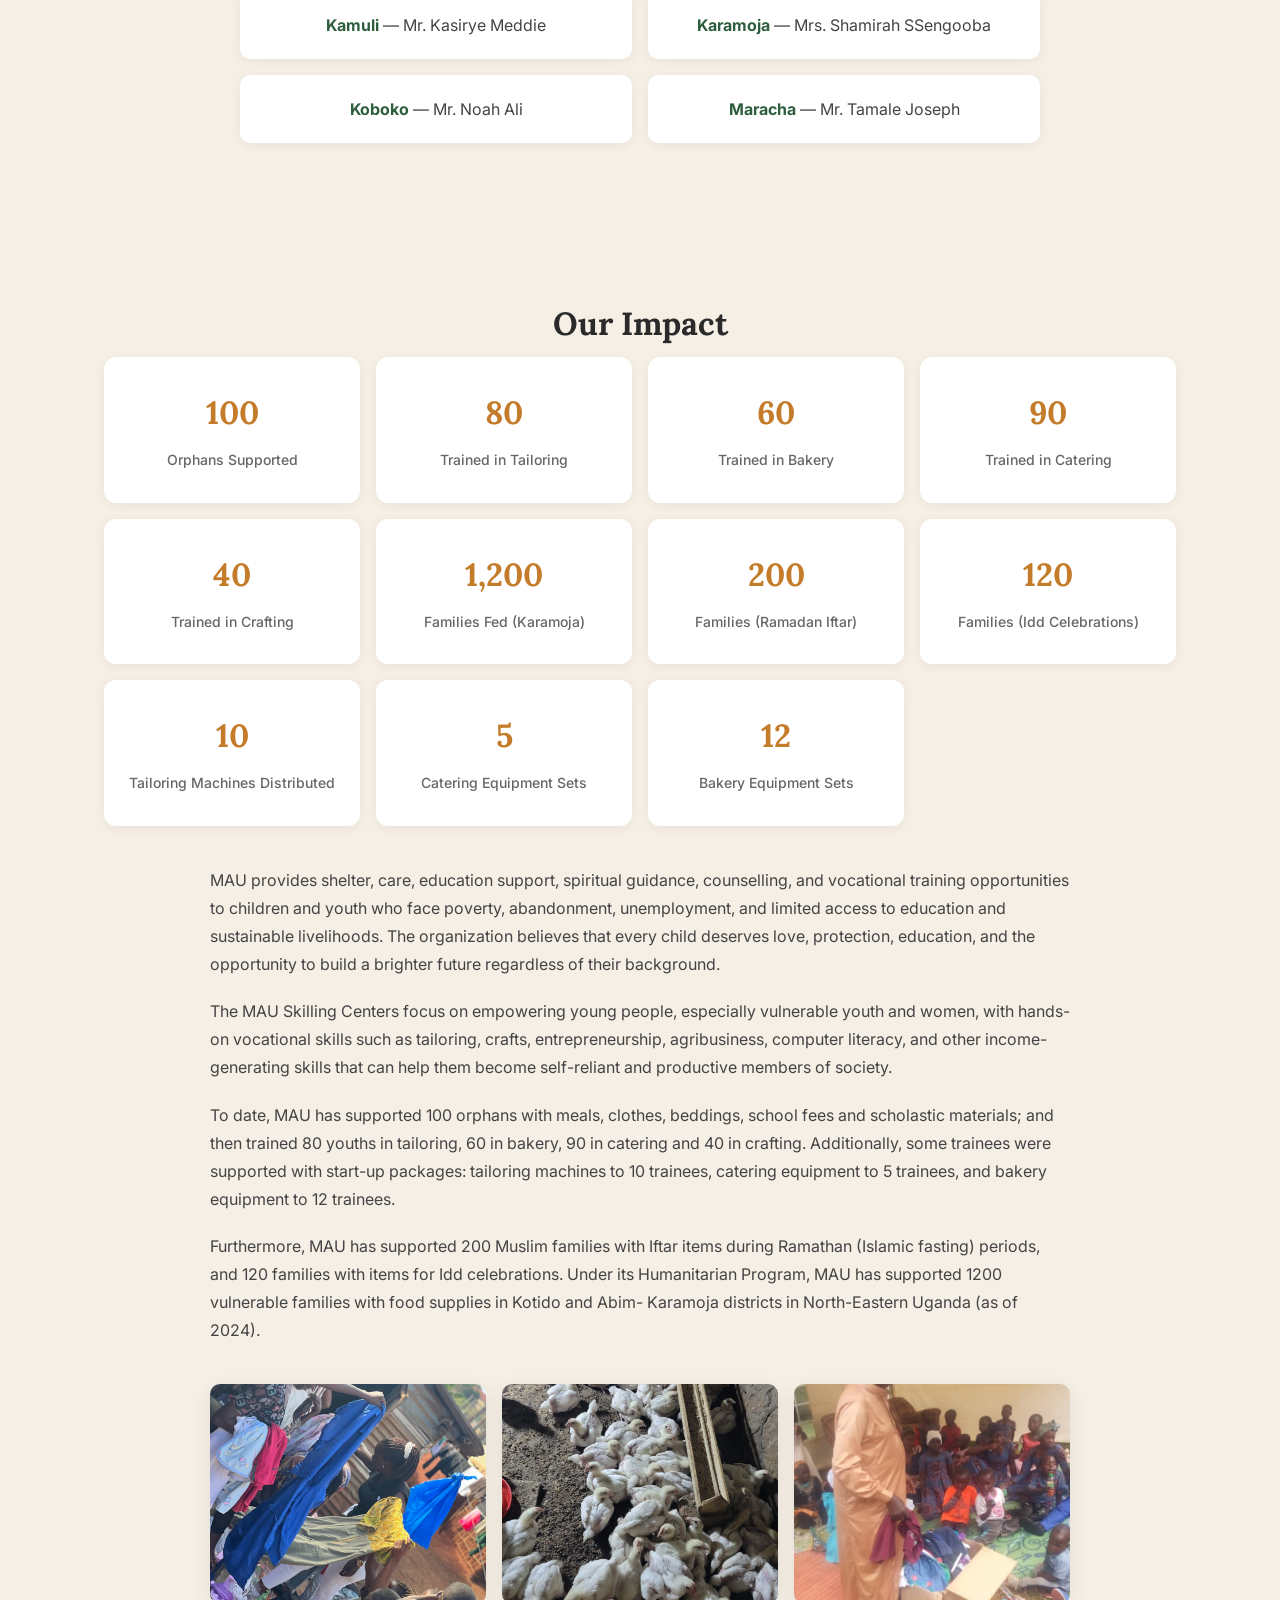
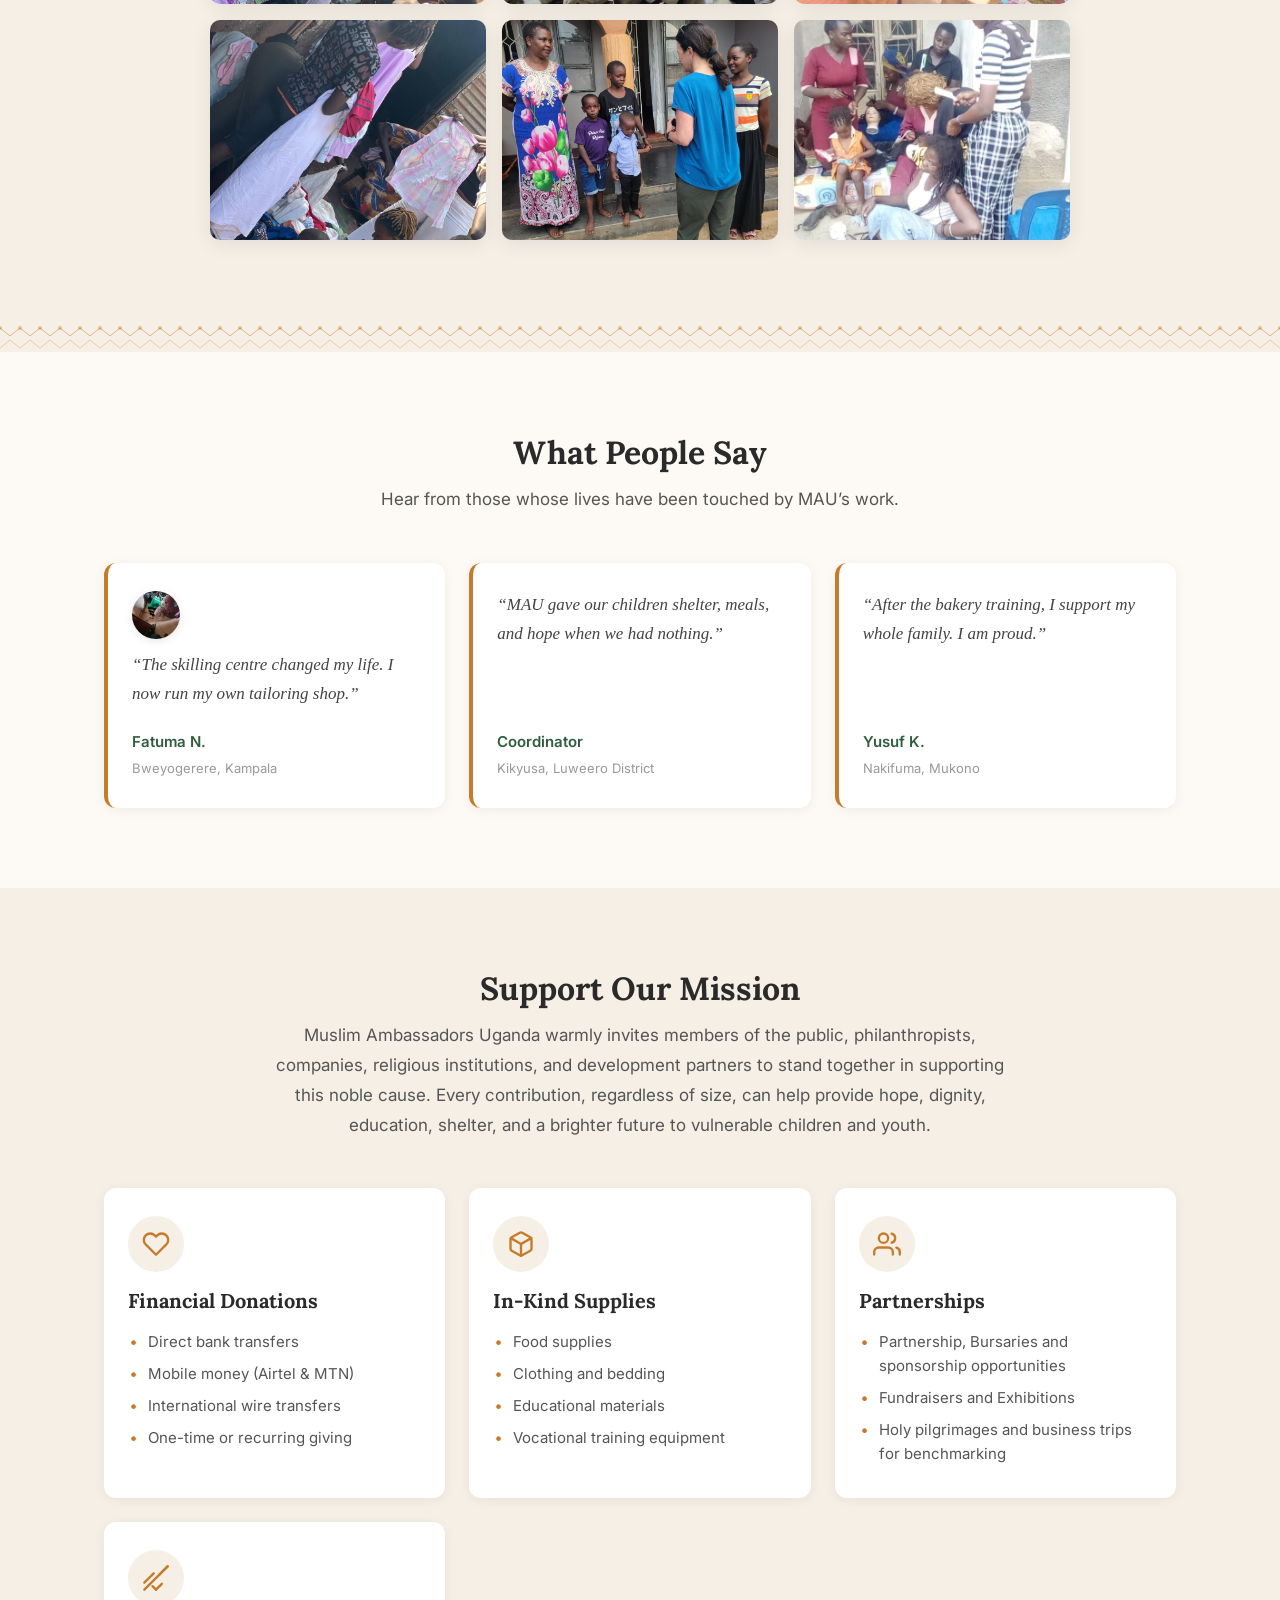
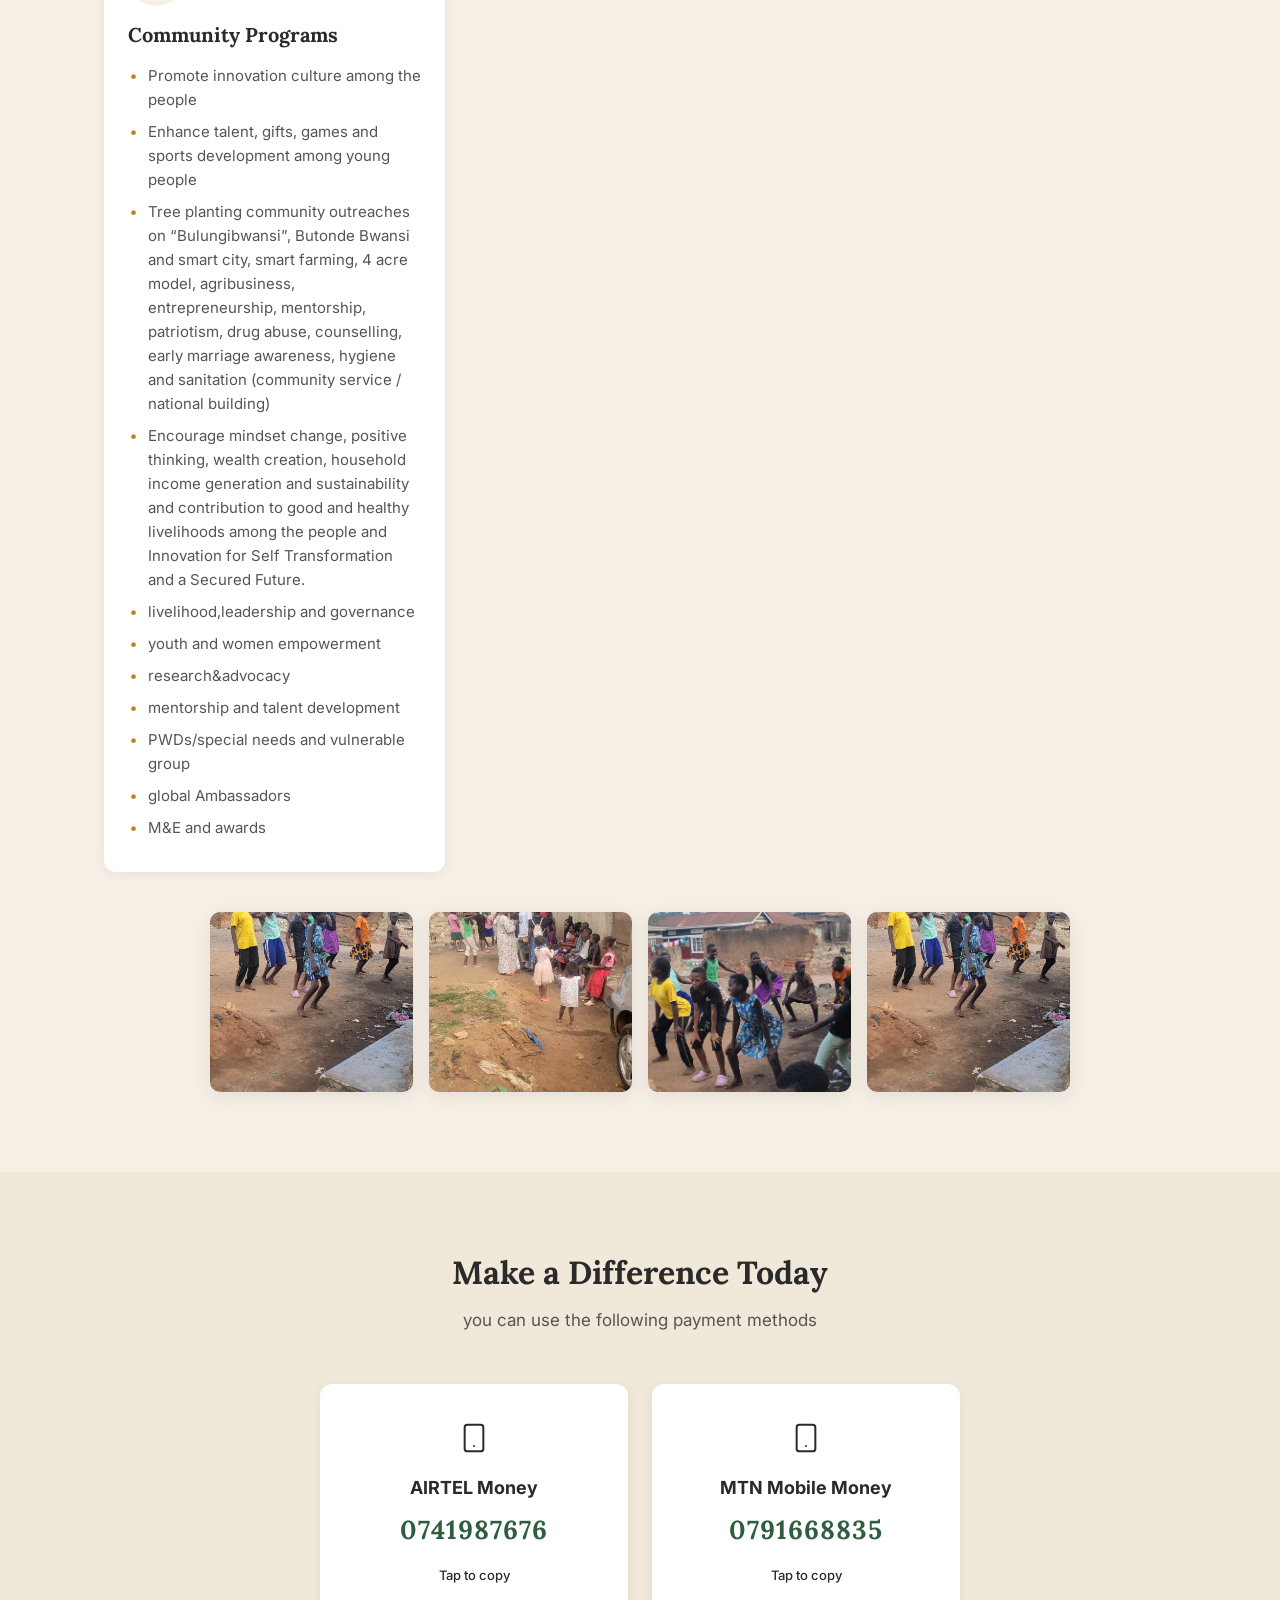
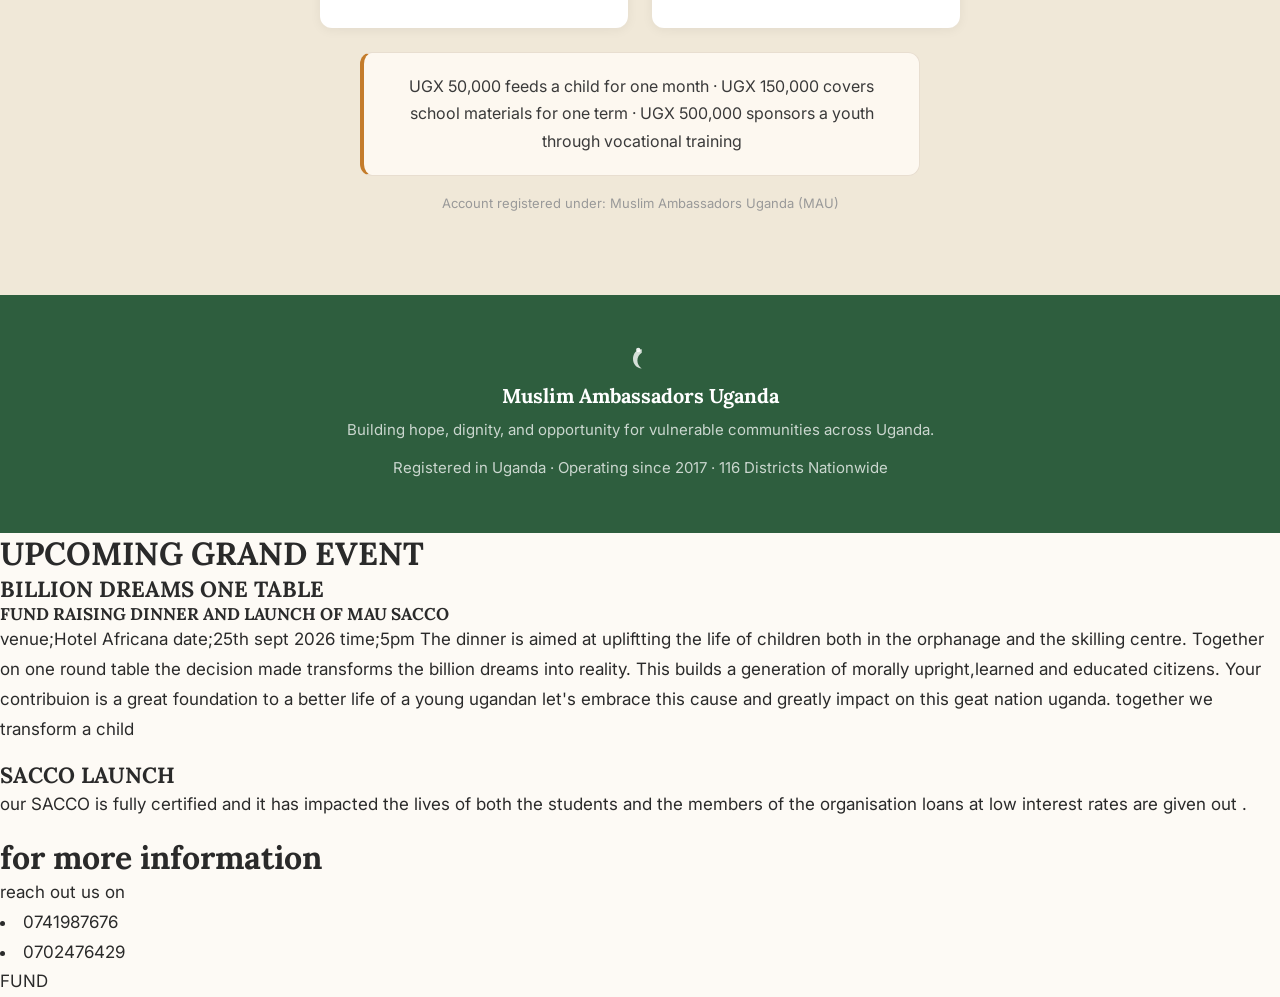
==== commit 91fbc1e3: "added lists under programs,changed the number of people helped from 150k to 280k,made changes in hea" ====
--- a/index.html
+++ b/index.html
@@ -26,6 +26,9 @@
 			<nav class="navbar">
 				<a href="#about">About</a>
 				<a href="#mission">Mission</a>
+				<a href="#upcomming events">upcomming events</a>
+				<a href="leadership hierachy">leadership hierachy</a>
+				<a href="board members">board members</a>
 				<a href="#orphanages">Orphanages</a>
 				<a href="#skilling">Skilling</a>
 				<a href="#directors">Directors</a>
@@ -47,14 +50,16 @@
 				<p class="hero-subtitle">Muslim Ambassadors Uganda &mdash; building hope, dignity, and opportunity for vulnerable communities across the nation.</p>
 				<a href="#donate" class="btn btn-primary">Support Our Work</a>
 			</div>
-		</section><section><h3>UPCOMMING EVENTS</h3></section>
+		</section>
+    
+    <section><h3>UPCOMMING EVENTS</h3></section>
 
 		<!-- ABOUT / BACKGROUND -->
 		<section class="section section-alt" id="about">
 			<div class="container">
 				<h2 class="section-title">Our Story</h2>
 				<div class="card about-card">
-					<p>Muslim Ambassadors of Uganda (MAU) is an organisation that was started by Muslim Youths in 2017, registered in 2019 and has spread through the 4 major regions of Uganda, Africa and the diaspora with a membership of over 150,000 members majority&ndash;60% of whom are youths, and young people; and 30%, other faiths. We operate in 116 districts in Uganda and we have 596 ground coordinators and Ambassadors from grassroots to the national and international level. MAU works to promote decent life among especially marginalized categories of people in Uganda, through implementing initiatives that encourage the people to think positively and to engage in socially and economically viable activities so as to enhance their income levels. MAU also implements humanitarian aid projects.</p>
+					<p>Muslim Ambassadors of Uganda (MAU) is an organisation that was started by Muslim Youths in 2017, registered in 2019 and has spread through the 4 major regions of Uganda, Africa and the diaspora with a membership of over 280,000 members majority&ndash;60% of whom are youths, and young people; and 30%, other faiths. We operate in 116 districts in Uganda and we have 596 ground coordinators and Ambassadors from grassroots to the national and international level. MAU works to promote decent life among especially marginalized categories of people in Uganda, through implementing initiatives that encourage the people to think positively and to engage in socially and economically viable activities so as to enhance their income levels. MAU also implements humanitarian aid projects.</p>
 				</div>
 				<div class="about-images">
 					<img src="assets/activity-1.jpeg" alt="MAU community activity" class="about-img" />
@@ -62,7 +67,7 @@
 					<img src="assets/reaching-out.jpeg" alt="MAU outreach program" class="about-img" />
 				</div>
 				<div class="stat-ribbon">
-					<div class="stat-item"><span class="stat-number">150,000+</span> Members</div>
+					<div class="stat-item"><span class="stat-number">280,000+</span> Members</div>
 					<div class="stat-item"><span class="stat-number">116</span> Districts</div>
 					<div class="stat-item"><span class="stat-number">596</span> Coordinators</div>
 					<div class="stat-item"><span class="stat-number">Since 2017</span></div>
@@ -71,8 +76,9 @@
 			</div>
 		</section>
 
-		<!--LEADERSHIP HIERACHCY-->
+		
 		<section>
+			<h3>LEADERSHIP HIERACHY</h3>
 			<h3>the following is the leadership structure of the organisation</h3>
 			<p>
 				<li>PRESIDENT/national chairperson</li>
@@ -89,13 +95,11 @@
 				<li>education</li>
 
 			</p>
-
-
-
-		</section>
-
-		<!--BOARD MEMBERS-->
-		<section><p>li
+		</section>
+
+		<section>
+			<h3>BOARD MEMBERS</h3>
+			<p>
 			<li>board chairperson-hon.dr.lilian Aber,woman MP KITGUM DISTRICT</li>
 			<li>Mr. Muhammad Ali A-head social services,UMSC</li>
 			<li>Dr.Hillar Kiggundu Musoke  Kisanga,Presidential advisor</li>
@@ -184,7 +188,7 @@
 							<span class="pill">Terego</span>
 						</div>
 						<div class="callout-box">
-							<p>In 2025 we celebrated an inaugural graduation at the Kikyusa Skilling Centre in Luweero which was attended by <strong>Hajjati Haddijja Namyalo</strong> the representative of the Minister of education and sports (hon.Janet Kataha Museveni) and over 100 students graduated in various skills which proves our commitment to Uganda youth empowerment.</p>
+							<p>In 2025 we celebrated an inaugural graduation at the Kikyusa Skilling Centre in Luweero which was attended by <strong>Hajjati Hadijja Namyalo</strong> the representative of the Minister of education and sports (hon.Janet Kataha Museveni) and over 100 students graduated in various skills which proves our commitment to Uganda youth empowerment.</p>
 						</div>
 					</div>
 					<div class="col">
@@ -379,6 +383,13 @@
 							<li>Enhance talent, gifts, games and sports development among young people</li>
 							<li>Tree planting community outreaches on &ldquo;Bulungibwansi&rdquo;, Butonde Bwansi and smart city, smart farming, 4 acre model, agribusiness, entrepreneurship, mentorship, patriotism, drug abuse, counselling, early marriage awareness, hygiene and sanitation (community service / national building)</li>
 							<li>Encourage mindset change, positive thinking, wealth creation, household income generation and sustainability and contribution to good and healthy livelihoods among the people and Innovation for Self Transformation and a Secured Future.</li>
+							<li>livelihood,leadership and governance</li>
+							<li>youth and women empowerment</li>
+							<li>research&advocacy</li>
+							<li>mentorship and talent development</li>
+							<li>PWDs/special needs and vulnerable group</li>
+							<li>global Ambassadors</li>
+							<li>M&E and awards</li>
 						</ul>
 					</div>
 				</div>
@@ -553,8 +564,12 @@
 				closeLightbox();
 			}
 		});
-	</script><section><h2>UPCOMING GRAND EVENT</h2>
-	<h3>BILLION DREAMS ONE TABLE</h3><h4>FUND RAISING DINNER AND LAUNCH OF MAU SACCO</h4><p>
+	</script>
+  
+  <section>
+    <h2>UPCOMING GRAND EVENT</h2>
+	<h3>BILLION DREAMS ONE TABLE</h3><h4>FUND RAISING DINNER AND LAUNCH OF MAU SACCO</h3>
+    <p>
 		venue;Hotel Africana
 		date;25th sept 2026
 		time;5pm
@@ -568,12 +583,15 @@
 		<p>our SACCO is fully  certified and it has  impacted the lives of both the students and the members of the organisation
 			loans at low interest rates are given out .
 		</p>
+    </p>
 <h2>for more information</h2>
 		reach out us on
 		<li>0741987676</li>
 		<li>0702476429</li>
-	</p>
-FUND</section>
+
+FUND
+  
+  </section>
 
 </body>
 </html>
